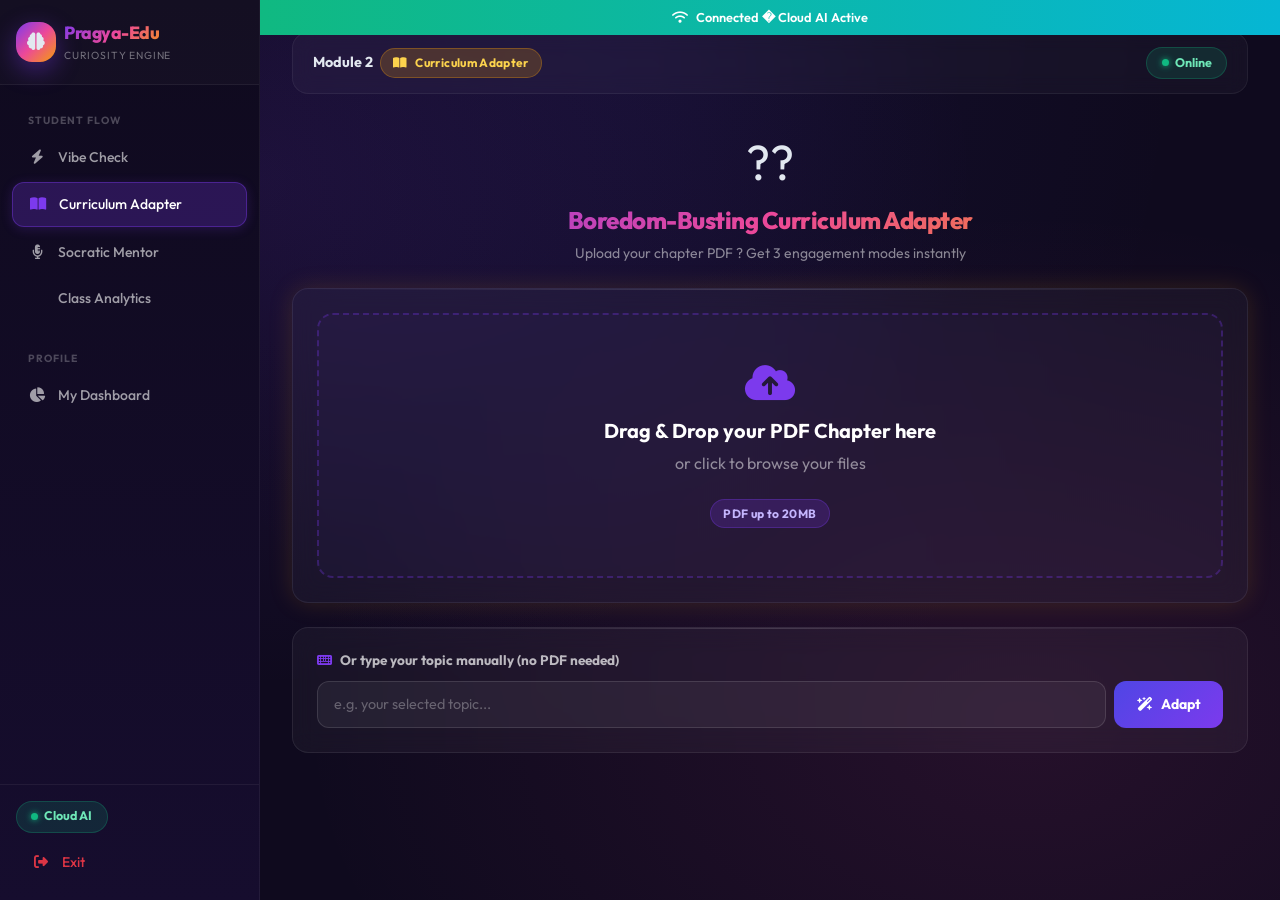
==== frontend/curriculum-adapter.html @ daf9c0aa "feat: Initial Pragya-Edu prototype - Personalized Engagement & Curiosity Engine" ====
<!DOCTYPE html>
<html lang="en">
<head>
  <meta charset="UTF-8">
  <meta name="viewport" content="width=device-width, initial-scale=1.0">
  <title>Pragya-Edu | Curriculum Adapter</title>
  <meta name="description" content="Module 2: Boredom-Busting Curriculum Adapter - Upload syllabus PDF and get 3 engagement modes">
  <link href="https://cdn.jsdelivr.net/npm/bootstrap@5.3.3/dist/css/bootstrap.min.css" rel="stylesheet">
  <link href="https://cdnjs.cloudflare.com/ajax/libs/font-awesome/6.5.1/css/all.min.css" rel="stylesheet">
  <link href="./css/style.css" rel="stylesheet">
</head>
<body>
  <div id="networkBanner" class="network-banner offline">
    <i class="fa-solid fa-wifi-slash me-2"></i>Offline Mode Active � Local PDF Parser Running
  </div>

  <div class="app-container">
    <nav class="sidebar" id="sidebar">
      <div class="sidebar-header">
        <div class="d-flex align-items-center gap-2">
          <div class="logo-mark" style="width:40px;height:40px;font-size:1.1rem;"><i class="fa-solid fa-brain"></i></div>
          <div>
            <div class="sidebar-brand">Pragya-Edu</div>
            <div class="sidebar-tagline">Curiosity Engine</div>
          </div>
        </div>
      </div>
      <div class="sidebar-nav">
        <div class="sidebar-section-label">Student Flow</div>
        <a href="vibe-check.html" class="sidebar-link"><i class="fa-solid fa-bolt"></i> Vibe Check</a>
        <a href="curriculum-adapter.html" class="sidebar-link active"><i class="fa-solid fa-book-open"></i> Curriculum Adapter</a>
        <a href="socratic-mentor.html" class="sidebar-link"><i class="fa-solid fa-microphone-lines"></i> Socratic Mentor</a>
        <a href="vibe-analytics.html" class="sidebar-link"><i class="fa-solid fa-chart-scatter"></i> Class Analytics</a>
        <div class="sidebar-section-label mt-3">Profile</div>
        <a href="dashboard.html" class="sidebar-link"><i class="fa-solid fa-chart-pie"></i> My Dashboard</a>
      </div>
      <div class="sidebar-footer">
        <div id="sidebarConn" class="connectivity-pill offline mb-2">
          <span class="connectivity-dot"></span><span>Local Mode</span>
        </div>
        <a href="login.html" class="sidebar-link text-danger"><i class="fa-solid fa-right-from-bracket"></i> Exit</a>
      </div>
    </nav>

    <div class="main-content">
      <div class="topbar">
        <div class="d-flex align-items-center gap-2">
          <button class="btn-edu-ghost d-lg-none" onclick="document.getElementById('sidebar').classList.toggle('open')"><i class="fa-solid fa-bars"></i></button>
          <span style="font-weight:700;font-size:0.9rem;">Module 2 <span class="badge-edu amber ms-1"><i class="fa-solid fa-book-open me-1"></i>Curriculum Adapter</span></span>
        </div>
        <div id="topConnPill" class="connectivity-pill offline"><span class="connectivity-dot"></span><span>Offline</span></div>
      </div>

      <!-- Upload Section -->
      <div id="uploadSection" class="animate-fade-in-up">
        <div class="text-center mb-4" style="padding-top:0.5rem;">
          <div style="font-size:3rem;margin-bottom:0.5rem;" class="animate-float">??</div>
          <h1 class="section-title gradient-text">Boredom-Busting Curriculum Adapter</h1>
          <p class="section-subtitle">Upload your chapter PDF ? Get 3 engagement modes instantly</p>
        </div>

        <div class="card-edu card-glow-amber mb-4">
          <div class="dropzone-edu" id="dropZone" onclick="document.getElementById('pdfUpload').click()">
            <div id="dropZoneContent">
              <i class="fa-solid fa-cloud-arrow-up" style="font-size:2.5rem;color:var(--edu-violet);margin-bottom:1rem;"></i>
              <h5 style="color:#fff;font-weight:700;">Drag & Drop your PDF Chapter here</h5>
              <p style="color:rgba(255,255,255,0.5);">or click to browse your files</p>
              <div class="badge-edu violet mt-2">PDF up to 20MB</div>
            </div>
            <div id="fileSelectedInfo" style="display:none;">
              <i class="fa-solid fa-file-pdf" style="font-size:2rem;color:var(--edu-amber);margin-bottom:0.5rem;"></i>
              <h6 id="fileNameShow" style="color:#fff;font-weight:700;"></h6>
              <div class="badge-edu emerald"><i class="fa-solid fa-check me-1"></i>Ready to Adapt</div>
            </div>
          </div>
          <input type="file" id="pdfUpload" accept="application/pdf" style="display:none;" onchange="handleFileSelect(this.files[0])">

          <div class="text-center mt-3" id="uploadActions" style="display:none;">
            <button class="btn-edu-brand" onclick="processDocument()" id="processBtn">
              <i class="fa-solid fa-wand-magic-sparkles me-2"></i>Transform into 3 Engagement Modes
            </button>
          </div>
        </div>

        <!-- Manual Topic Entry -->
        <div class="card-edu">
          <h6 style="color:rgba(255,255,255,0.7);font-size:0.85rem;font-weight:700;margin-bottom:0.75rem;">
            <i class="fa-solid fa-keyboard me-2" style="color:var(--edu-violet);"></i>Or type your topic manually (no PDF needed)
          </h6>
          <div class="d-flex gap-2">
            <input id="manualTopic" class="input-edu" placeholder="e.g. Newton's Laws of Motion, Chapter 3 � Force and Mass..." style="flex:1;">
            <button class="btn-edu-primary" onclick="processManual()" style="white-space:nowrap;flex-shrink:0;">
              <i class="fa-solid fa-wand-magic-sparkles"></i> Adapt
            </button>
          </div>
        </div>
      </div>

      <!-- Processing State -->
      <div id="processingState" style="display:none;" class="text-center py-5 animate-fade-in">
        <div class="spinner-edu mx-auto mb-4"></div>
        <h5 style="color:#fff;font-weight:700;" id="processingMsg">Extracting your document...</h5>
        <p style="color:rgba(255,255,255,0.5);" id="processingSubmsg">Analyzing content structure</p>
        <div class="progress-edu mt-3" style="max-width:300px;margin:0 auto;height:4px;">
          <div class="progress-edu-fill" id="procProgress" style="width:0%;transition:width 0.5s ease;"></div>
        </div>
      </div>

      <!-- Mode Selection & Output -->
      <div id="outputSection" style="display:none;" class="animate-fade-in-up">
        <div class="d-flex align-items-center justify-content-between mb-3">
          <div>
            <h2 class="section-title">Choose Your Learning Mode</h2>
            <p class="section-subtitle" id="docTitle">Document processed successfully</p>
          </div>
          <button class="btn-edu-ghost" onclick="resetUpload()"><i class="fa-solid fa-rotate-right me-1"></i>New Document</button>
        </div>

        <!-- 3 Mode Cards -->
        <div class="row g-3 mb-4">
          <div class="col-md-4">
            <div class="mode-card eli5" id="modeELI5" onclick="selectMode('eli5')">
              <div class="mode-icon" style="background:rgba(245,158,11,0.15);color:var(--edu-amber);">??</div>
              <h5 style="font-weight:800;color:#fff;margin-bottom:0.5rem;">ELI5 Story Mode</h5>
              <p style="font-size:0.82rem;color:rgba(255,255,255,0.55);">Dense theory transformed into a gamified story / mystery narrative. Perfect for low-motivation days.</p>
              <div class="badge-edu amber mt-2"><i class="fa-solid fa-star me-1"></i>Recommended for you</div>
            </div>
          </div>
          <div class="col-md-4">
            <div class="mode-card micro" id="modeMicro" onclick="selectMode('micro')">
              <div class="mode-icon" style="background:rgba(16,185,129,0.15);color:var(--edu-emerald);">?</div>
              <h5 style="font-weight:800;color:#fff;margin-bottom:0.5rem;">60-Second Micro-Bites</h5>
              <p style="font-size:0.82rem;color:rgba(255,255,255,0.55);">Rapid flashcard key takeaways for low-attention spans. Swipe through in under a minute.</p>
              <div class="badge-edu emerald mt-2"><i class="fa-solid fa-bolt me-1"></i>Quick & Effective</div>
            </div>
          </div>
          <div class="col-md-4">
            <div class="mode-card quiz" id="modeQuiz" onclick="selectMode('quiz')">
              <div class="mode-icon" style="background:rgba(79,70,229,0.15);color:var(--edu-indigo);">??</div>
              <h5 style="font-weight:800;color:#fff;margin-bottom:0.5rem;">Gamified Dynamic Quiz</h5>
              <p style="font-size:0.82rem;color:rgba(255,255,255,0.55);">10-question MCQ with instant color-coded feedback and conceptual breakdowns.</p>
              <div class="badge-edu violet mt-2"><i class="fa-solid fa-trophy me-1"></i>Test Your Knowledge</div>
            </div>
          </div>
        </div>

        <!-- Content Output Area -->
        <div id="contentArea">
          <!-- ELI5 Content -->
          <div id="contentELI5" class="tabs-content">
            <div class="card-edu card-glow-amber">
              <div class="d-flex align-items-center gap-2 mb-3">
                <span style="font-size:1.5rem;">??</span>
                <h5 style="font-weight:800;color:#fff;margin:0;">The Story of <span id="eli5TopicTitle" class="gradient-text">Your Topic</span></h5>
              </div>
              <div id="eli5Content" style="line-height:1.9;color:#E2E8F0;font-size:0.95rem;"></div>
              <div class="mt-3 d-flex gap-2">
                <button class="btn-edu-ghost" onclick="window.location.href='socratic-mentor.html'"><i class="fa-solid fa-microphone-lines me-1"></i>Discuss with Socratic Mentor</button>
              </div>
            </div>
          </div>

          <!-- Micro-Bites Content -->
          <div id="contentMicro" class="tabs-content">
            <div class="card-edu card-glow-emerald">
              <div class="d-flex align-items-center justify-content-between mb-3">
                <div class="d-flex align-items-center gap-2">
                  <span style="font-size:1.5rem;">?</span>
                  <h5 style="font-weight:800;color:#fff;margin:0;">60-Second Micro-Bites</h5>
                </div>
                <div class="badge-edu emerald" id="flashcardCounter">1 / 6</div>
              </div>
              <div id="flashcardArea">
                <div class="flashcard" id="currentFlashcard" onclick="flipCard()">
                  <div id="flashcardInner" style="font-size:1.05rem;font-weight:600;color:#fff;"></div>
                </div>
              </div>
              <div class="d-flex gap-2 mt-3 justify-content-center">
                <button class="btn-edu-outline" onclick="prevCard()"><i class="fa-solid fa-chevron-left me-1"></i>Prev</button>
                <button class="btn-edu-primary" onclick="nextCard()">Next <i class="fa-solid fa-chevron-right ms-1"></i></button>
              </div>
            </div>
          </div>

          <!-- Quiz Content -->
          <div id="contentQuiz" class="tabs-content">
            <div class="card-edu card-glow-violet">
              <div class="d-flex align-items-center justify-content-between mb-3">
                <div class="d-flex align-items-center gap-2">
                  <span style="font-size:1.5rem;">??</span>
                  <h5 style="font-weight:800;color:#fff;margin:0;">Gamified Quiz</h5>
                </div>
                <div id="quizScoreBadge" class="badge-edu amber" style="display:none;"></div>
              </div>
              <div id="quizArea"></div>
              <div id="quizSubmitArea" class="mt-3 text-center" style="display:none;">
                <button class="btn-edu-brand" onclick="submitQuiz()" id="quizSubmitBtn">
                  <i class="fa-solid fa-paper-plane me-2"></i>Submit & See Results
                </button>
              </div>
            </div>
          </div>
        </div>
      </div>
    </div>
  </div>

  <script src="./js/api.js"></script>

  <script>
    let currentFlashcardIndex = 0;
    let flashcards = [];
    let quizQuestions = [];
    let quizAnswers = {};
    let currentMode = null;
    let docContent = '';

    document.addEventListener('DOMContentLoaded', () => {
      setupNetworkMonitor();
      setupDropzone();
      const topic = localStorage.getItem('pe_topic') || 'your selected topic';
      document.getElementById('manualTopic').placeholder = 'e.g. ' + topic + '...';
    });

    function setupDropzone() {
      const dz = document.getElementById('dropZone');
      ['dragenter','dragover'].forEach(e => dz.addEventListener(e, ev => { ev.preventDefault(); dz.classList.add('dragover'); }));
      ['dragleave','drop'].forEach(e => dz.addEventListener(e, ev => { ev.preventDefault(); dz.classList.remove('dragover'); }));
      dz.addEventListener('drop', ev => { const file = ev.dataTransfer.files[0]; if (file?.type === 'application/pdf') handleFileSelect(file); });
    }

    function handleFileSelect(file) {
      if (!file) return;
      document.getElementById('dropZoneContent').style.display = 'none';
      document.getElementById('fileSelectedInfo').style.display = 'block';
      document.getElementById('fileNameShow').textContent = file.name + ' (' + (file.size/1024).toFixed(0) + ' KB)';
      document.getElementById('uploadActions').style.display = 'block';

      const reader = new FileReader();
      reader.onload = function(e) { docContent = 'PDF Content: ' + file.name; };
      reader.readAsDataURL(file);
    }

    function processDocument() {
      const topic = localStorage.getItem('pe_topic') || 'Physics';
      showProcessing();
      setTimeout(() => { generateContent(topic); }, 2500);
    }

    function processManual() {
      const topic = document.getElementById('manualTopic').value.trim() || localStorage.getItem('pe_topic') || 'Newton\'s Laws';
      showProcessing();
      setTimeout(() => { generateContent(topic); }, 2000);
    }

    function showProcessing() {
      document.getElementById('uploadSection').style.display = 'none';
      document.getElementById('processingState').style.display = 'block';
      const msgs = [
        ['Extracting your document...', 'Analyzing content structure'],
        ['Identifying key concepts...', 'Mapping knowledge graph'],
        ['Generating engagement modes...', 'Crafting personalized content'],
        ['Almost ready!', 'Finalizing your learning experience']
      ];
      let step = 0;
      const iv = setInterval(() => {
        if (step >= msgs.length) { clearInterval(iv); return; }
        document.getElementById('processingMsg').textContent = msgs[step][0];
        document.getElementById('processingSubmsg').textContent = msgs[step][1];
        document.getElementById('procProgress').style.width = ((step+1)/msgs.length*100) + '%';
        step++;
      }, 600);
    }

    function generateContent(topic) {
      const profile = JSON.parse(localStorage.getItem('pe_profile') || '{}');
      const context = profile.context || 'realworld';

      // ELI5 story
      const contextNarrative = {
        gaming:    'In a magical RPG world called ' + topic.split(' ')[0] + '-Realm,',
        scifi:     'In the year 2347, aboard the starship Curiosity,',
        sports:    'Picture the championship game of your life:',
        realworld: 'Imagine you\'re running your own startup:',
        stories:   'Once upon a time, in a mysterious village,'
      }[context] || 'Imagine you\'re on an adventure:';

      const eli5 = `<p style="font-size:1.05rem;margin-bottom:1rem;padding:1rem;background:rgba(245,158,11,0.08);border-left:3px solid var(--edu-amber);border-radius:8px;color:#FCD34D;font-style:italic;">"${contextNarrative} you encounter the concept of <strong>${topic}</strong>..."</p>

<p>Let's break this down like a story! Think of <strong>${topic}</strong> as the main character of our adventure. Every great story has a beginning, a challenge, and a resolution � and so does every concept you'll ever learn.</p>

<h6 style="color:var(--edu-violet);font-weight:800;margin:1.5rem 0 0.5rem;font-size:1rem;">?? Chapter 1: The Setup (What Is It?)</h6>
<p><strong>${topic}</strong> is essentially about understanding how things relate to each other in a system. Just like in a game where every player has a role, every element in this concept has a specific function.</p>

<h6 style="color:var(--edu-pink);font-weight:800;margin:1.5rem 0 0.5rem;font-size:1rem;">?? Chapter 2: The Challenge (Why Does It Matter?)</h6>
<p>Here's where it gets interesting � the real world is full of problems that <strong>${topic}</strong> helps solve. Without this understanding, we'd be fumbling in the dark. With it, we become masters of our domain.</p>

<h6 style="color:var(--edu-emerald);font-weight:800;margin:1.5rem 0 0.5rem;font-size:1rem;">?? Chapter 3: The Victory (How Do You Apply It?)</h6>
<p>The magic happens when you take this concept and apply it to real situations. Start small � identify one thing in your daily life where <strong>${topic}</strong> shows up. That's your first win!</p>

<div style="background:rgba(16,185,129,0.1);border:1px solid rgba(16,185,129,0.3);border-radius:12px;padding:1rem;margin-top:1.5rem;">
  <strong style="color:var(--edu-emerald);">?? Remember the Core Idea:</strong>
  <p style="margin:0.5rem 0 0;color:rgba(255,255,255,0.8);">${topic} = understanding relationships + applying patterns + solving problems. Master these three pillars and you've conquered the concept!</p>
</div>`;

      // Flashcards
      flashcards = [
        { front: '?? What is ' + topic + '?', back: 'The fundamental concept that explains relationships and patterns in this domain.' },
        { front: '? Key Formula / Rule', back: 'Input ? Process ? Output. Every instance of ' + topic + ' follows this flow.' },
        { front: '?? Real-World Example', back: topic + ' appears when you observe cause-and-effect relationships in daily life.' },
        { front: '? Common Misconception', back: 'Many students confuse ' + topic + ' with its surface features � focus on the underlying pattern.' },
        { front: '?? Connection to Other Concepts', back: topic + ' builds upon foundational principles and connects to advanced topics in the domain.' },
        { front: '?? The One-Line Summary', back: '"' + topic + ' is the art of seeing hidden patterns and using them to predict and create."' }
      ];

      // Quiz
      quizQuestions = [
        { q: 'Which best describes the core principle of ' + topic + '?', opts: ['A: Pattern recognition and application', 'B: Random trial and error', 'C: Memorization without understanding', 'D: Surface-level observation only'], ans: 0, exp: topic + ' fundamentally involves recognizing patterns and applying them systematically.' },
        { q: 'What is the first step when approaching ' + topic + '?', opts: ['A: Jump straight to complex examples', 'B: Identify the fundamental relationships', 'C: Memorize all formulas', 'D: Skip to the applications'], ans: 1, exp: 'Always identify core relationships before moving to applications.' },
        { q: 'How does ' + topic + ' connect to real-world problems?', opts: ['A: It has no real-world relevance', 'B: Only in theoretical scenarios', 'C: Through pattern recognition and systematic thinking', 'D: Only in laboratory settings'], ans: 2, exp: topic + ' provides a framework for solving real problems systematically.' },
        { q: 'What distinguishes a beginner from an expert in ' + topic + '?', opts: ['A: Amount of memorization', 'B: Speed of calculation', 'C: Depth of conceptual understanding', 'D: Number of formulas known'], ans: 2, exp: 'Experts understand WHY, not just HOW.' },
        { q: 'Which learning approach works best for ' + topic + '?', opts: ['A: Passive reading only', 'B: Active problem-solving with feedback', 'C: Watching videos without practice', 'D: Cramming before exams'], ans: 1, exp: 'Active learning with immediate feedback accelerates mastery significantly.' }
      ];

      docContent = topic;
      showOutput(topic);
    }

    function showOutput(topic) {
      document.getElementById('processingState').style.display = 'none';
      document.getElementById('outputSection').style.display = 'block';
      document.getElementById('docTitle').textContent = 'Topic: ' + topic + ' � 3 modes ready!';
      document.getElementById('eli5TopicTitle').textContent = topic;

      document.getElementById('eli5Content').innerHTML = generateELI5(topic);

      currentFlashcardIndex = 0;
      renderFlashcard();

      renderQuiz();

      selectMode('eli5');
    }

    function generateELI5(topic) {
      const profile = JSON.parse(localStorage.getItem('pe_profile') || '{}');
      const context = profile.context || 'realworld';

      const contextNarrative = {
        gaming:    'In a magical RPG world, you encounter the concept of ' + topic + '...',
        scifi:     'Aboard the starship Curiosity in 2347, you must master ' + topic + '...',
        sports:    'In the championship game of your life, understanding ' + topic + ' is the key...',
        realworld: 'Imagine building your own startup � you need to understand ' + topic + '...',
        stories:   'Once upon a time, a student discovered the mysteries of ' + topic + '...'
      }[context] || 'Let\'s explore ' + topic + ' through a story...';

      return `<p style="font-size:1.05rem;margin-bottom:1rem;padding:1rem;background:rgba(245,158,11,0.08);border-left:3px solid var(--edu-amber);border-radius:8px;color:#FCD34D;font-style:italic;">"${contextNarrative}"</p>

<p>Let's break this down like a story! Think of <strong>${topic}</strong> as the main character of our adventure.</p>

<h6 style="color:var(--edu-violet);font-weight:800;margin:1.5rem 0 0.5rem;">?? Chapter 1: What Is It?</h6>
<p><strong>${topic}</strong> is essentially about understanding how things relate to each other. Just like in a story where every character has a role, every element in this concept serves a specific function.</p>

<h6 style="color:var(--edu-pink);font-weight:800;margin:1.5rem 0 0.5rem;">?? Chapter 2: Why Does It Matter?</h6>
<p>The real world is full of problems that <strong>${topic}</strong> helps solve. Without this understanding, we'd be fumbling in the dark.</p>

<h6 style="color:var(--edu-emerald);font-weight:800;margin:1.5rem 0 0.5rem;">?? Chapter 3: How Do You Apply It?</h6>
<p>Take this concept and apply it to real situations. Identify one thing in your daily life where <strong>${topic}</strong> shows up. That's your first win!</p>

<div style="background:rgba(16,185,129,0.1);border:1px solid rgba(16,185,129,0.3);border-radius:12px;padding:1rem;margin-top:1rem;">
  <strong style="color:var(--edu-emerald);">?? Core Idea:</strong>
  <p style="margin:0.5rem 0 0;color:rgba(255,255,255,0.8);">${topic} = understanding relationships + applying patterns + solving problems.</p>
</div>`;
    }

    function selectMode(mode) {
      currentMode = mode;
      ['eli5','micro','quiz'].forEach(m => {
        document.getElementById('mode' + m.charAt(0).toUpperCase() + m.slice(1))?.classList.remove('active');
        document.getElementById('content' + m.charAt(0).toUpperCase() + m.slice(1))?.classList.remove('active');
      });
      document.getElementById('modeELI5')?.classList.toggle('active', mode === 'eli5');
      document.getElementById('modeMicro')?.classList.toggle('active', mode === 'micro');
      document.getElementById('modeQuiz')?.classList.toggle('active', mode === 'quiz');
      const mapContent = { eli5: 'contentELI5', micro: 'contentMicro', quiz: 'contentQuiz' };
      document.getElementById(mapContent[mode])?.classList.add('active');
    }

    function renderFlashcard() {
      if (flashcards.length === 0) return;
      const card = flashcards[currentFlashcardIndex];
      document.getElementById('flashcardInner').innerHTML = card.front;
      document.getElementById('flashcardCounter').textContent = (currentFlashcardIndex + 1) + ' / ' + flashcards.length;
      document.getElementById('currentFlashcard').dataset.showingBack = 'false';
    }

    function flipCard() {
      const card = flashcards[currentFlashcardIndex];
      const fc = document.getElementById('currentFlashcard');
      const showing = fc.dataset.showingBack === 'true';
      document.getElementById('flashcardInner').innerHTML = showing ? card.front : '<span style="color:var(--edu-emerald);">' + card.back + '</span>';
      fc.dataset.showingBack = showing ? 'false' : 'true';
    }

    function nextCard() {
      if (currentFlashcardIndex < flashcards.length - 1) { currentFlashcardIndex++; renderFlashcard(); }
    }

    function prevCard() {
      if (currentFlashcardIndex > 0) { currentFlashcardIndex--; renderFlashcard(); }
    }

    function renderQuiz() {
      const area = document.getElementById('quizArea');
      quizAnswers = {};
      area.innerHTML = quizQuestions.map((q, qi) => `
        <div class="mb-4" id="quizQ${qi}">
          <div style="font-weight:700;color:#fff;margin-bottom:0.75rem;font-size:0.95rem;">
            <span class="badge-edu violet me-2">Q${qi+1}</span>${q.q}
          </div>
          ${q.opts.map((opt, oi) => `
            <div class="mcq-option" id="quizOpt_${qi}_${oi}" onclick="selectQuizOpt(${qi},${oi},this)">
              <div class="mcq-radio" id="quizRadio_${qi}_${oi}"></div>
              <span style="color:#E2E8F0;">${opt}</span>
            </div>
          `).join('')}
          <div id="quizExp_${qi}" style="display:none;margin-top:0.5rem;padding:0.75rem;background:rgba(79,70,229,0.1);border-left:3px solid var(--edu-indigo);border-radius:8px;font-size:0.85rem;color:rgba(255,255,255,0.8);"></div>
        </div>
      `).join('');
      document.getElementById('quizSubmitArea').style.display = 'none';
    }

    function selectQuizOpt(qi, oi, el) {
      quizQuestions[qi].opts.forEach((_, idx) => {
        document.getElementById('quizOpt_' + qi + '_' + idx)?.classList.remove('selected');
      });
      el.classList.add('selected');
      quizAnswers[qi] = oi;
      if (Object.keys(quizAnswers).length === quizQuestions.length) {
        document.getElementById('quizSubmitArea').style.display = 'block';
      }
    }

    function submitQuiz() {
      let score = 0;
      quizQuestions.forEach((q, qi) => {
        const selected = quizAnswers[qi];
        const correct = q.ans;
        q.opts.forEach((_, oi) => {
          const el = document.getElementById('quizOpt_' + qi + '_' + oi);
          if (oi === correct) el?.classList.add('correct');
          else if (oi === selected && selected !== correct) el?.classList.add('incorrect');
        });
        if (selected === correct) score++;
        const expEl = document.getElementById('quizExp_' + qi);
        if (expEl) { expEl.innerHTML = '<i class="fa-solid fa-lightbulb me-1" style="color:var(--edu-amber);"></i>' + q.exp; expEl.style.display = 'block'; }
      });
      const pct = Math.round((score / quizQuestions.length) * 100);
      const badge = document.getElementById('quizScoreBadge');
      badge.textContent = score + '/' + quizQuestions.length + ' (' + pct + '%)';
      badge.style.display = 'inline-flex';
      badge.className = 'badge-edu ' + (pct >= 70 ? 'emerald' : pct >= 40 ? 'amber' : 'danger');
      document.getElementById('quizSubmitBtn').style.display = 'none';
      localStorage.setItem('pe_quizScore', pct.toString());
    }

    function resetUpload() {
      document.getElementById('outputSection').style.display = 'none';
      document.getElementById('uploadSection').style.display = 'block';
    }

    function setupNetworkMonitor() {
      const banner = document.getElementById('networkBanner');
      const pill = document.getElementById('topConnPill');
      const sConn = document.getElementById('sidebarConn');
      function update() {
        const online = navigator.onLine;
        banner.className = 'network-banner show ' + (online ? 'online' : 'offline');
        banner.innerHTML = online ? '<i class="fa-solid fa-wifi me-2"></i>Connected � Cloud AI Active' : '<i class="fa-solid fa-wifi-slash me-2"></i>Offline Mode � Local PDF Parser Running';
        pill.className = 'connectivity-pill ' + (online ? 'online' : 'offline');
        pill.innerHTML = '<span class="connectivity-dot"></span><span>' + (online ? 'Online' : 'Offline') + '</span>';
        sConn.className = 'connectivity-pill ' + (online ? 'online' : 'offline') + ' mb-2';
        sConn.innerHTML = '<span class="connectivity-dot"></span><span>' + (online ? 'Cloud AI' : 'Local Mode') + '</span>';
        setTimeout(() => { if (online) banner.classList.remove('show'); }, 3000);
      }
      update();
      window.addEventListener('online', update);
      window.addEventListener('offline', update);
    }
  </script>
</body>
</html>
---- frontend/css/style.css ----
/* PRAGYA-EDU - Personalized Engagement and Curiosity Engine */
@import url("https://fonts.googleapis.com/css2?family=Outfit:wght@300;400;500;600;700;800;900&family=Inter:wght@300;400;500;600;700&display=swap");

:root {
  --edu-violet: #7C3AED;
  --edu-purple: #9333EA;
  --edu-indigo: #4F46E5;
  --edu-pink: #EC4899;
  --edu-amber: #F59E0B;
  --edu-emerald: #10B981;
  --edu-cyan: #06B6D4;
  --edu-rose: #F43F5E;
  --edu-blue: #3B82F6;
  --edu-dark: #0F0A1E;
  --edu-dark-2: #160D2E;
  --grad-brand: linear-gradient(135deg, #7C3AED 0%, #EC4899 50%, #F59E0B 100%);
  --grad-cool: linear-gradient(135deg, #4F46E5 0%, #7C3AED 100%);
  --grad-hot: linear-gradient(135deg, #EC4899 0%, #F43F5E 100%);
  --grad-emerald: linear-gradient(135deg, #10B981 0%, #06B6D4 100%);
  --grad-amber: linear-gradient(135deg, #F59E0B 0%, #EF4444 100%);
  --grad-sidebar: linear-gradient(180deg, #0F0A1E 0%, #160D2E 100%);
  --font-main: "Outfit", "Inter", sans-serif;
  --radius-card: 16px;
  --radius-btn: 12px;
  --radius-full: 999px;
  --ease-apple: cubic-bezier(0.4, 0, 0.2, 1);
  --transition-smooth: all 0.28s var(--ease-apple);
  --shadow-glow-violet: 0 0 30px rgba(124,58,237,0.4);
  --shadow-hover: 0 16px 48px rgba(124,58,237,0.25);
}

*, *::before, *::after { box-sizing: border-box; margin: 0; padding: 0; }
html { scroll-behavior: smooth; }
body {
  font-family: var(--font-main);
  background: var(--edu-dark);
  color: #E2E8F0;
  min-height: 100vh;
  -webkit-font-smoothing: antialiased;
  background-image:
    radial-gradient(ellipse at 20% 20%, rgba(124,58,237,0.12) 0%, transparent 50%),
    radial-gradient(ellipse at 80% 80%, rgba(236,72,153,0.10) 0%, transparent 50%),
    radial-gradient(ellipse at 50% 0%, rgba(79,70,229,0.08) 0%, transparent 60%);
}

::-webkit-scrollbar { width: 6px; }
::-webkit-scrollbar-track { background: rgba(255,255,255,0.03); }
::-webkit-scrollbar-thumb { background: rgba(124,58,237,0.4); border-radius: 3px; }
::-webkit-scrollbar-thumb:hover { background: rgba(124,58,237,0.7); }

.app-container { display: flex; min-height: 100vh; }

.sidebar {
  width: 260px; min-height: 100vh;
  background: var(--grad-sidebar);
  border-right: 1px solid rgba(255,255,255,0.06);
  display: flex; flex-direction: column;
  position: fixed; top: 0; left: 0; bottom: 0; z-index: 100;
  backdrop-filter: blur(20px); -webkit-backdrop-filter: blur(20px);
  overflow-y: auto; transition: var(--transition-smooth);
}

.sidebar-header {
  padding: 1.25rem 1rem;
  border-bottom: 1px solid rgba(255,255,255,0.06);
  background: rgba(255,255,255,0.02);
}

.sidebar-brand {
  font-size: 1.1rem; font-weight: 800;
  background: var(--grad-brand);
  -webkit-background-clip: text; -webkit-text-fill-color: transparent;
  background-clip: text; letter-spacing: -0.5px;
}

.sidebar-tagline {
  font-size: 0.65rem; color: rgba(255,255,255,0.4);
  letter-spacing: 0.08em; text-transform: uppercase; margin-top: 2px;
}

.sidebar-nav {
  padding: 1rem 0.75rem; flex: 1;
  display: flex; flex-direction: column; gap: 3px;
}

.sidebar-link {
  display: flex; align-items: center; gap: 12px;
  padding: 0.7rem 1rem; border-radius: var(--radius-btn);
  color: rgba(255,255,255,0.6); text-decoration: none;
  font-size: 0.875rem; font-weight: 500;
  transition: var(--transition-smooth);
  position: relative; overflow: hidden;
}

.sidebar-link i { width: 18px; text-align: center; font-size: 0.9rem; transition: var(--transition-smooth); }

.sidebar-link::before {
  content: ""; position: absolute; inset: 0;
  background: var(--grad-cool); opacity: 0;
  transition: opacity 0.28s var(--ease-apple); border-radius: var(--radius-btn);
}

.sidebar-link:hover { color: #fff; transform: translateX(4px); }
.sidebar-link:hover::before { opacity: 0.15; }
.sidebar-link:hover i { transform: scale(1.1); }

.sidebar-link.active {
  color: #fff; background: rgba(124,58,237,0.25);
  border: 1px solid rgba(124,58,237,0.4); box-shadow: 0 2px 12px rgba(124,58,237,0.2);
}
.sidebar-link.active i { color: var(--edu-violet); }

.sidebar-section-label {
  font-size: 0.65rem; font-weight: 700;
  color: rgba(255,255,255,0.25); text-transform: uppercase;
  letter-spacing: 0.1em; padding: 0.75rem 1rem 0.25rem;
}

.sidebar-footer { padding: 1rem; border-top: 1px solid rgba(255,255,255,0.06); }

.main-content {
  margin-left: 260px; flex: 1; min-height: 100vh;
  padding: 2rem; max-width: calc(100% - 260px);
}

.topbar {
  display: flex; align-items: center; justify-content: space-between;
  margin-bottom: 1.5rem; padding: 0.875rem 1.25rem;
  background: rgba(255,255,255,0.03); border: 1px solid rgba(255,255,255,0.06);
  border-radius: var(--radius-card); backdrop-filter: blur(10px);
}

.network-banner {
  position: fixed; top: 0; left: 260px; right: 0; z-index: 200;
  padding: 0.5rem 1.5rem; font-size: 0.8rem; font-weight: 600;
  text-align: center; transform: translateY(-100%);
  transition: transform 0.3s var(--ease-apple);
}
.network-banner.show { transform: translateY(0); }
.network-banner.offline { background: linear-gradient(90deg, #7C3AED, #EC4899); color: white; }
.network-banner.online { background: linear-gradient(90deg, #10B981, #06B6D4); color: white; }

.card-edu {
  background: rgba(255,255,255,0.04); border: 1px solid rgba(255,255,255,0.08);
  border-radius: var(--radius-card); padding: 1.5rem;
  backdrop-filter: blur(12px); -webkit-backdrop-filter: blur(12px);
  transition: var(--transition-smooth); position: relative; overflow: hidden;
}
.card-edu::before {
  content: ""; position: absolute; top: 0; left: 0; right: 0; height: 1px;
  background: linear-gradient(90deg, transparent, rgba(255,255,255,0.15), transparent);
}
.card-edu:hover { border-color: rgba(124,58,237,0.3); box-shadow: var(--shadow-hover); transform: translateY(-3px); }
.card-glow-violet { box-shadow: 0 0 25px rgba(124,58,237,0.15); }
.card-glow-pink { box-shadow: 0 0 25px rgba(236,72,153,0.15); }
.card-glow-emerald { box-shadow: 0 0 25px rgba(16,185,129,0.15); }
.card-glow-amber { box-shadow: 0 0 25px rgba(245,158,11,0.15); }

.card-gradient-border { background: rgba(255,255,255,0.04); border-radius: var(--radius-card); padding: 2px; background-image: var(--grad-brand); }
.card-gradient-border-inner { background: var(--edu-dark-2); border-radius: calc(var(--radius-card) - 2px); padding: 1.5rem; height: 100%; }

.stat-card {
  background: rgba(255,255,255,0.04); border: 1px solid rgba(255,255,255,0.08);
  border-radius: var(--radius-card); padding: 1.25rem 1.5rem;
  display: flex; align-items: center; gap: 1rem; transition: var(--transition-smooth);
}
.stat-card:hover { transform: translateY(-2px); border-color: rgba(124,58,237,0.3); }
.stat-icon { width: 48px; height: 48px; border-radius: 12px; display: flex; align-items: center; justify-content: center; font-size: 1.25rem; flex-shrink: 0; }
.stat-icon.violet { background: rgba(124,58,237,0.2); color: var(--edu-violet); }
.stat-icon.pink { background: rgba(236,72,153,0.2); color: var(--edu-pink); }
.stat-icon.emerald { background: rgba(16,185,129,0.2); color: var(--edu-emerald); }
.stat-icon.amber { background: rgba(245,158,11,0.2); color: var(--edu-amber); }
.stat-icon.cyan { background: rgba(6,182,212,0.2); color: var(--edu-cyan); }
.stat-value { font-size: 1.75rem; font-weight: 800; line-height: 1; background: var(--grad-brand); -webkit-background-clip: text; -webkit-text-fill-color: transparent; background-clip: text; }
.stat-label { font-size: 0.8rem; color: rgba(255,255,255,0.5); font-weight: 500; margin-top: 3px; }

.btn-edu-primary { background: var(--grad-cool); color: #fff; border: none; border-radius: var(--radius-btn); padding: 0.6rem 1.4rem; font-weight: 700; font-size: 0.875rem; cursor: pointer; transition: var(--transition-smooth); display: inline-flex; align-items: center; gap: 8px; }
.btn-edu-primary:hover { transform: translateY(-2px); box-shadow: 0 8px 20px rgba(79,70,229,0.4); filter: brightness(1.1); }
.btn-edu-brand { background: var(--grad-brand); color: #fff; border: none; border-radius: var(--radius-btn); padding: 0.75rem 2rem; font-weight: 800; font-size: 0.95rem; cursor: pointer; transition: var(--transition-smooth); }
.btn-edu-brand:hover { transform: translateY(-3px); box-shadow: 0 12px 32px rgba(124,58,237,0.4); filter: brightness(1.1); }
.btn-edu-outline { background: transparent; color: rgba(255,255,255,0.8); border: 1px solid rgba(255,255,255,0.2); border-radius: var(--radius-btn); padding: 0.6rem 1.25rem; font-weight: 600; font-size: 0.875rem; cursor: pointer; transition: var(--transition-smooth); }
.btn-edu-outline:hover { border-color: var(--edu-violet); color: #fff; background: rgba(124,58,237,0.1); }
.btn-edu-ghost { background: rgba(255,255,255,0.06); color: rgba(255,255,255,0.75); border: 1px solid rgba(255,255,255,0.08); border-radius: var(--radius-btn); padding: 0.5rem 1rem; font-size: 0.8rem; font-weight: 600; cursor: pointer; transition: var(--transition-smooth); }
.btn-edu-ghost:hover { background: rgba(255,255,255,0.1); color: #fff; }

.section-title { font-size: 1.5rem; font-weight: 800; color: #fff; letter-spacing: -0.5px; }
.section-subtitle { font-size: 0.875rem; color: rgba(255,255,255,0.5); margin-top: 4px; }
.gradient-text { background: var(--grad-brand); -webkit-background-clip: text; -webkit-text-fill-color: transparent; background-clip: text; }

.progress-edu { background: rgba(255,255,255,0.06); border-radius: 99px; overflow: hidden; height: 8px; }
.progress-edu-fill { height: 100%; border-radius: 99px; background: var(--grad-cool); transition: width 1s var(--ease-apple); }
.progress-edu-fill.emerald { background: var(--grad-emerald); }
.progress-edu-fill.amber { background: var(--grad-amber); }
.progress-edu-fill.pink { background: var(--grad-hot); }

.badge-edu { display: inline-flex; align-items: center; gap: 4px; padding: 0.3rem 0.75rem; border-radius: var(--radius-full); font-size: 0.75rem; font-weight: 700; letter-spacing: 0.03em; }
.badge-edu.violet { background: rgba(124,58,237,0.2); color: #C4B5FD; border: 1px solid rgba(124,58,237,0.3); }
.badge-edu.pink { background: rgba(236,72,153,0.2); color: #F9A8D4; border: 1px solid rgba(236,72,153,0.3); }
.badge-edu.emerald { background: rgba(16,185,129,0.2); color: #6EE7B7; border: 1px solid rgba(16,185,129,0.3); }
.badge-edu.amber { background: rgba(245,158,11,0.2); color: #FCD34D; border: 1px solid rgba(245,158,11,0.3); }
.badge-edu.danger { background: rgba(244,63,94,0.2); color: #FDA4AF; border: 1px solid rgba(244,63,94,0.3); }
.badge-edu.cyan { background: rgba(6,182,212,0.2); color: #67E8F9; border: 1px solid rgba(6,182,212,0.3); }

.input-edu { background: rgba(255,255,255,0.05); border: 1px solid rgba(255,255,255,0.12); border-radius: var(--radius-btn); color: #E2E8F0; padding: 0.75rem 1rem; font-family: var(--font-main); font-size: 0.9rem; width: 100%; transition: var(--transition-smooth); outline: none; }
.input-edu:focus { border-color: var(--edu-violet); box-shadow: 0 0 0 3px rgba(124,58,237,0.2); background: rgba(255,255,255,0.07); }
.input-edu::placeholder { color: rgba(255,255,255,0.3); }
.label-edu { font-size: 0.8rem; font-weight: 600; color: rgba(255,255,255,0.6); text-transform: uppercase; letter-spacing: 0.06em; margin-bottom: 0.4rem; display: block; }
select.input-edu option { background: #1a0e35; color: #E2E8F0; }

.mcq-option { background: rgba(255,255,255,0.04); border: 1.5px solid rgba(255,255,255,0.1); border-radius: 12px; padding: 1rem 1.25rem; cursor: pointer; transition: var(--transition-smooth); display: flex; align-items: center; gap: 12px; position: relative; overflow: hidden; margin-bottom: 0.6rem; }
.mcq-option:hover { border-color: rgba(124,58,237,0.5); background: rgba(124,58,237,0.1); transform: translateX(4px); }
.mcq-option.selected { border-color: var(--edu-violet); background: rgba(124,58,237,0.15); box-shadow: 0 0 0 3px rgba(124,58,237,0.2); }
.mcq-option.correct { border-color: var(--edu-emerald) !important; background: rgba(16,185,129,0.15) !important; box-shadow: 0 0 15px rgba(16,185,129,0.2); }
.mcq-option.incorrect { border-color: var(--edu-rose) !important; background: rgba(244,63,94,0.12) !important; }
.mcq-option.lost { border-color: rgba(245,158,11,0.5) !important; background: rgba(245,158,11,0.08) !important; }
.mcq-radio { width: 20px; height: 20px; border-radius: 50%; border: 2px solid rgba(255,255,255,0.3); display: flex; align-items: center; justify-content: center; flex-shrink: 0; transition: var(--transition-smooth); }
.mcq-option.selected .mcq-radio, .mcq-option:hover .mcq-radio { border-color: var(--edu-violet); background: var(--edu-violet); }
.mcq-option.correct .mcq-radio { border-color: var(--edu-emerald); background: var(--edu-emerald); }
.mcq-option.incorrect .mcq-radio { border-color: var(--edu-rose); background: var(--edu-rose); }

.dropzone-edu { border: 2px dashed rgba(124,58,237,0.3); border-radius: var(--radius-card); background: rgba(124,58,237,0.04); padding: 3rem 2rem; text-align: center; cursor: pointer; transition: var(--transition-smooth); }
.dropzone-edu:hover, .dropzone-edu.dragover { border-color: var(--edu-violet); background: rgba(124,58,237,0.1); box-shadow: var(--shadow-glow-violet); }

.tabs-edu { display: flex; gap: 4px; background: rgba(255,255,255,0.04); border: 1px solid rgba(255,255,255,0.08); border-radius: 12px; padding: 4px; width: fit-content; }
.tab-edu { padding: 0.5rem 1.25rem; border-radius: 9px; font-size: 0.85rem; font-weight: 600; cursor: pointer; color: rgba(255,255,255,0.5); transition: var(--transition-smooth); border: none; background: none; }
.tab-edu.active { background: var(--grad-cool); color: #fff; box-shadow: 0 4px 12px rgba(124,58,237,0.3); }
.tab-edu:hover:not(.active) { color: rgba(255,255,255,0.85); background: rgba(255,255,255,0.06); }

.radar-wrapper { position: relative; width: 100%; max-width: 340px; height: 340px; margin: 0 auto; }

.soundwave { display: inline-flex; align-items: flex-end; gap: 4px; height: 32px; }
.soundwave-bar { width: 4px; background: var(--edu-violet); border-radius: 2px; height: 6px; transition: height 0.1s ease; }
.soundwave.playing .soundwave-bar:nth-child(1) { animation: wave 0.8s ease-in-out infinite 0.0s; }
.soundwave.playing .soundwave-bar:nth-child(2) { animation: wave 0.8s ease-in-out infinite 0.1s; }
.soundwave.playing .soundwave-bar:nth-child(3) { animation: wave 0.8s ease-in-out infinite 0.2s; }
.soundwave.playing .soundwave-bar:nth-child(4) { animation: wave 0.8s ease-in-out infinite 0.15s; }
.soundwave.playing .soundwave-bar:nth-child(5) { animation: wave 0.8s ease-in-out infinite 0.05s; }
@keyframes wave { 0%, 100% { height: 4px; } 50% { height: 28px; background: var(--edu-pink); } }

.heatmap-grid { display: grid; grid-template-columns: repeat(auto-fill, minmax(120px, 1fr)); gap: 8px; }
.heatmap-cell { padding: 0.75rem; border-radius: 10px; text-align: center; font-size: 0.8rem; font-weight: 700; transition: var(--transition-smooth); cursor: pointer; border: 1px solid transparent; }
.heatmap-cell:hover { transform: scale(1.05); }
.heatmap-cell.burnout { background: rgba(244,63,94,0.25); border-color: rgba(244,63,94,0.4); color: #FDA4AF; }
.heatmap-cell.warning { background: rgba(245,158,11,0.2); border-color: rgba(245,158,11,0.4); color: #FCD34D; }
.heatmap-cell.engaged { background: rgba(16,185,129,0.15); border-color: rgba(16,185,129,0.3); color: #6EE7B7; }
.heatmap-cell.high { background: rgba(6,182,212,0.15); border-color: rgba(6,182,212,0.3); color: #67E8F9; }

.mode-card { background: rgba(255,255,255,0.04); border: 1.5px solid rgba(255,255,255,0.08); border-radius: var(--radius-card); padding: 1.5rem; cursor: pointer; transition: var(--transition-smooth); position: relative; overflow: hidden; }
.mode-card::after { content: ""; position: absolute; top: 0; left: 0; width: 100%; height: 3px; }
.mode-card.eli5::after { background: var(--grad-amber); }
.mode-card.micro::after { background: var(--grad-emerald); }
.mode-card.quiz::after { background: var(--grad-cool); }
.mode-card:hover { transform: translateY(-6px); border-color: rgba(124,58,237,0.4); box-shadow: var(--shadow-hover); }
.mode-card.active { border-color: var(--edu-violet); box-shadow: 0 0 25px rgba(124,58,237,0.2); }
.mode-icon { width: 56px; height: 56px; border-radius: 16px; display: flex; align-items: center; justify-content: center; font-size: 1.5rem; margin-bottom: 1rem; }

.flashcard { background: rgba(255,255,255,0.05); border: 1px solid rgba(255,255,255,0.1); border-radius: 20px; padding: 2rem; text-align: center; cursor: pointer; min-height: 180px; display: flex; align-items: center; justify-content: center; transition: var(--transition-smooth); }
.flashcard:hover { transform: scale(1.02); border-color: rgba(124,58,237,0.3); }

.peer-chip { display: flex; align-items: center; gap: 8px; background: rgba(255,255,255,0.05); border: 1px solid rgba(255,255,255,0.08); border-radius: var(--radius-full); padding: 0.4rem 1rem 0.4rem 0.4rem; cursor: pointer; transition: var(--transition-smooth); }
.peer-chip:hover { border-color: rgba(124,58,237,0.4); background: rgba(124,58,237,0.1); }
.peer-avatar { width: 32px; height: 32px; border-radius: 50%; display: flex; align-items: center; justify-content: center; font-size: 0.85rem; font-weight: 700; flex-shrink: 0; }

.connectivity-pill { display: inline-flex; align-items: center; gap: 6px; padding: 0.35rem 0.9rem; border-radius: var(--radius-full); font-size: 0.78rem; font-weight: 700; transition: var(--transition-smooth); }
.connectivity-pill.online { background: rgba(16,185,129,0.15); color: #6EE7B7; border: 1px solid rgba(16,185,129,0.25); }
.connectivity-pill.offline { background: rgba(124,58,237,0.2); color: #C4B5FD; border: 1px solid rgba(124,58,237,0.3); }
.connectivity-dot { width: 7px; height: 7px; border-radius: 50%; }
.connectivity-pill.online .connectivity-dot { background: var(--edu-emerald); box-shadow: 0 0 6px var(--edu-emerald); animation: pulse 2s infinite; }
.connectivity-pill.offline .connectivity-dot { background: var(--edu-violet); box-shadow: 0 0 6px var(--edu-violet); animation: pulse 1s infinite; }
@keyframes pulse { 0%, 100% { opacity: 1; transform: scale(1); } 50% { opacity: 0.6; transform: scale(1.3); } }

@keyframes fadeInUp { from { opacity: 0; transform: translateY(20px); } to { opacity: 1; transform: translateY(0); } }
@keyframes fadeIn { from { opacity: 0; } to { opacity: 1; } }
@keyframes slideInLeft { from { opacity: 0; transform: translateX(-24px); } to { opacity: 1; transform: translateX(0); } }
@keyframes shimmer { from { background-position: -200% 0; } to { background-position: 200% 0; } }
@keyframes floating { 0%, 100% { transform: translateY(0); } 50% { transform: translateY(-8px); } }
@keyframes spin { to { transform: rotate(360deg); } }

.animate-fade-in-up { animation: fadeInUp 0.5s var(--ease-apple) both; }
.animate-fade-in { animation: fadeIn 0.4s var(--ease-apple) both; }
.animate-slide-left { animation: slideInLeft 0.4s var(--ease-apple) both; }
.animate-float { animation: floating 3s ease-in-out infinite; }
.delay-1 { animation-delay: 0.05s; } .delay-2 { animation-delay: 0.1s; } .delay-3 { animation-delay: 0.15s; } .delay-4 { animation-delay: 0.2s; } .delay-5 { animation-delay: 0.25s; }

.skeleton { background: linear-gradient(90deg, rgba(255,255,255,0.04) 25%, rgba(255,255,255,0.09) 50%, rgba(255,255,255,0.04) 75%); background-size: 200% 100%; animation: shimmer 1.5s infinite; border-radius: 8px; }

.login-page { min-height: 100vh; display: flex; align-items: center; justify-content: center; background: radial-gradient(ellipse at 30% 30%, rgba(124,58,237,0.2) 0%, transparent 60%), radial-gradient(ellipse at 70% 70%, rgba(236,72,153,0.15) 0%, transparent 60%), var(--edu-dark); }
.login-card { background: rgba(255,255,255,0.05); border: 1px solid rgba(255,255,255,0.1); border-radius: 24px; padding: 3rem 2.5rem; width: 100%; max-width: 460px; backdrop-filter: blur(20px); box-shadow: 0 32px 64px rgba(0,0,0,0.4); position: relative; overflow: hidden; }
.login-card::before { content: ""; position: absolute; top: 0; left: 0; right: 0; height: 2px; background: var(--grad-brand); }

.logo-mark { width: 56px; height: 56px; border-radius: 16px; background: var(--grad-brand); display: flex; align-items: center; justify-content: center; font-size: 1.5rem; box-shadow: 0 8px 24px rgba(124,58,237,0.4); flex-shrink: 0; }

.pill-toggle { display: flex; background: rgba(255,255,255,0.05); border: 1px solid rgba(255,255,255,0.1); border-radius: var(--radius-full); padding: 3px; gap: 3px; }
.pill-toggle button { flex: 1; border: none; background: none; color: rgba(255,255,255,0.5); border-radius: var(--radius-full); padding: 0.4rem 0.75rem; font-size: 0.78rem; font-weight: 600; cursor: pointer; transition: var(--transition-smooth); }
.pill-toggle button.active { background: var(--grad-cool); color: #fff; box-shadow: 0 2px 8px rgba(124,58,237,0.3); }

.divider-edu { height: 1px; background: linear-gradient(90deg, transparent, rgba(255,255,255,0.1), transparent); margin: 1.5rem 0; }

.toast-edu { position: fixed; top: 1.5rem; right: 1.5rem; z-index: 9999; background: rgba(22,13,46,0.95); border: 1px solid rgba(124,58,237,0.3); border-radius: 14px; padding: 1rem 1.25rem; min-width: 280px; max-width: 360px; backdrop-filter: blur(20px); box-shadow: 0 16px 40px rgba(0,0,0,0.4); animation: fadeInUp 0.35s var(--ease-apple) both; display: flex; align-items: flex-start; gap: 12px; }

.chat-bubble { max-width: 80%; padding: 0.875rem 1.125rem; border-radius: 18px; font-size: 0.9rem; line-height: 1.6; margin-bottom: 0.75rem; animation: fadeInUp 0.3s var(--ease-apple) both; }
.chat-bubble.mentor { background: rgba(124,58,237,0.15); border: 1px solid rgba(124,58,237,0.25); border-bottom-left-radius: 4px; align-self: flex-start; color: #DDD6FE; }
.chat-bubble.student { background: rgba(255,255,255,0.07); border: 1px solid rgba(255,255,255,0.1); border-bottom-right-radius: 4px; align-self: flex-end; margin-left: auto; }
.chat-container { display: flex; flex-direction: column; height: 320px; overflow-y: auto; padding: 1rem; background: rgba(0,0,0,0.2); border-radius: 12px; border: 1px solid rgba(255,255,255,0.06); }

.spinner-edu { width: 40px; height: 40px; border: 3px solid rgba(124,58,237,0.2); border-top-color: var(--edu-violet); border-radius: 50%; animation: spin 0.8s linear infinite; }

.tabs-content { display: none; }
.tabs-content.active { display: block; animation: fadeInUp 0.3s var(--ease-apple) both; }

@media (max-width: 992px) {
  .sidebar { transform: translateX(-100%); z-index: 999; }
  .sidebar.open { transform: translateX(0); }
  .main-content { margin-left: 0; max-width: 100%; }
  .network-banner { left: 0; }
}
@media (max-width: 768px) {
  .main-content { padding: 1rem; }
  .topbar { flex-wrap: wrap; gap: 0.75rem; }
  .heatmap-grid { grid-template-columns: repeat(2, 1fr); }
  .stat-value { font-size: 1.4rem; }
}

/* -- Heatmap ---------------------------------------------- */
.heatmap-grid { display: grid; grid-template-columns: repeat(4, 1fr); gap: 8px; }
.heatmap-cell { padding: 0.5rem 0.4rem; border-radius: 10px; text-align: center; cursor: pointer; border: 1px solid rgba(255,255,255,0.06); transition: var(--transition-smooth); font-size: 0.72rem; font-weight: 600; }
.heatmap-cell:hover { transform: scale(1.06); z-index: 1; position: relative; }
.heatmap-cell.burnout { background: rgba(244,63,94,0.2); border-color: rgba(244,63,94,0.4); color: #FDA4AF; }
.heatmap-cell.warning { background: rgba(245,158,11,0.15); border-color: rgba(245,158,11,0.35); color: #FCD34D; }
.heatmap-cell.engaged { background: rgba(16,185,129,0.12); border-color: rgba(16,185,129,0.25); color: #6EE7B7; }
.heatmap-cell.high    { background: rgba(6,182,212,0.12); border-color: rgba(6,182,212,0.25); color: #67E8F9; }

/* -- Flashcard -------------------------------------------- */
.flashcard { background: linear-gradient(135deg, rgba(124,58,237,0.1), rgba(236,72,153,0.05)); border: 1px solid rgba(124,58,237,0.25); border-radius: 16px; padding: 2rem 1.5rem; min-height: 160px; display: flex; align-items: center; justify-content: center; cursor: pointer; text-align: center; transition: var(--transition-smooth); }
.flashcard:hover { transform: translateY(-3px); border-color: rgba(124,58,237,0.5); box-shadow: 0 12px 32px rgba(124,58,237,0.2); }

/* -- Sound Wave ------------------------------------------- */
.soundwave { display: inline-flex; align-items: flex-end; gap: 3px; height: 18px; }
.soundwave-bar { width: 3px; background: var(--edu-violet); border-radius: 2px; height: 4px; }
.soundwave.playing .soundwave-bar:nth-child(1) { animation: soundBar 0.8s ease infinite; }
.soundwave.playing .soundwave-bar:nth-child(2) { animation: soundBar 0.8s ease infinite 0.1s; }
.soundwave.playing .soundwave-bar:nth-child(3) { animation: soundBar 0.8s ease infinite 0.2s; }
.soundwave.playing .soundwave-bar:nth-child(4) { animation: soundBar 0.8s ease infinite 0.3s; }
.soundwave.playing .soundwave-bar:nth-child(5) { animation: soundBar 0.8s ease infinite 0.4s; }
@keyframes soundBar { 0%,100% { height: 4px; } 50% { height: 16px; } }

/* -- Mode Cards ------------------------------------------- */
.mode-card { background: rgba(255,255,255,0.04); border: 1px solid rgba(255,255,255,0.08); border-radius: var(--radius-card); padding: 1.5rem; cursor: pointer; transition: var(--transition-smooth); height: 100%; }
.mode-card:hover { background: rgba(255,255,255,0.07); transform: translateY(-4px); }
.mode-card.active { border-color: rgba(124,58,237,0.5); background: rgba(124,58,237,0.08); box-shadow: 0 8px 32px rgba(124,58,237,0.2); }
.mode-card.eli5.active { border-color: rgba(245,158,11,0.5); background: rgba(245,158,11,0.06); box-shadow: 0 8px 32px rgba(245,158,11,0.15); }
.mode-card.micro.active { border-color: rgba(16,185,129,0.5); background: rgba(16,185,129,0.06); box-shadow: 0 8px 32px rgba(16,185,129,0.15); }
.mode-card.quiz.active { border-color: rgba(79,70,229,0.5); background: rgba(79,70,229,0.06); box-shadow: 0 8px 32px rgba(79,70,229,0.15); }
.mode-icon { width: 48px; height: 48px; border-radius: 12px; display: flex; align-items: center; justify-content: center; font-size: 1.5rem; margin-bottom: 1rem; }

/* -- Peer Chip -------------------------------------------- */
.peer-chip { display: flex; align-items: center; gap: 6px; }
.peer-avatar { width: 36px; height: 36px; border-radius: 50%; display: flex; align-items: center; justify-content: center; font-size: 1rem; font-weight: 800; flex-shrink: 0; }

/* -- Curiosity Orb ---------------------------------------- */
.curiosity-orb { width: 120px; height: 120px; border-radius: 50%; background: conic-gradient(var(--edu-violet) 0%, var(--edu-pink) 40%, var(--edu-amber) 70%, rgba(255,255,255,0.05) 70%); display: flex; flex-direction: column; align-items: center; justify-content: center; margin: 0 auto; box-shadow: 0 0 40px rgba(124,58,237,0.35); position: relative; }
.curiosity-orb::before { content:""; position:absolute; inset:6px; border-radius:50%; background:var(--edu-dark-2); }
.curiosity-orb > * { position: relative; z-index: 1; }
.curiosity-orb span:first-child { font-size: 2rem; font-weight: 900; background: var(--grad-brand); -webkit-background-clip: text; -webkit-text-fill-color: transparent; background-clip: text; line-height: 1; }
.curiosity-orb small { font-size: 0.65rem; color: rgba(255,255,255,0.45); text-align: center; line-height: 1.3; margin-top: 2px; }

/* -- Achievement Badge ------------------------------------ */
.achievement-badge { background: rgba(255,255,255,0.04); border: 1px solid rgba(255,255,255,0.1); border-radius: 12px; padding: 0.75rem 0.5rem; display: flex; flex-direction: column; align-items: center; gap: 4px; width: 80px; transition: var(--transition-smooth); cursor: default; }
.achievement-badge:hover { background: rgba(124,58,237,0.1); border-color: rgba(124,58,237,0.3); transform: translateY(-2px); }

/* -- Dropzone --------------------------------------------- */
.dropzone-edu { border: 2px dashed rgba(124,58,237,0.3); border-radius: var(--radius-card); padding: 3rem 2rem; text-align: center; cursor: pointer; transition: var(--transition-smooth); background: rgba(124,58,237,0.03); }
.dropzone-edu:hover, .dropzone-edu.dragover { border-color: rgba(124,58,237,0.7); background: rgba(124,58,237,0.08); transform: scale(1.01); }

/* -- MCQ Options ------------------------------------------ */
.mcq-option { display: flex; align-items: flex-start; gap: 0.75rem; padding: 0.7rem 1rem; background: rgba(255,255,255,0.03); border: 1px solid rgba(255,255,255,0.07); border-radius: 10px; cursor: pointer; transition: var(--transition-smooth); }
.mcq-option:hover { background: rgba(124,58,237,0.08); border-color: rgba(124,58,237,0.25); }
.mcq-option.selected { background: rgba(124,58,237,0.12); border-color: rgba(124,58,237,0.5); }
.mcq-option.correct { background: rgba(16,185,129,0.1); border-color: rgba(16,185,129,0.5); }
.mcq-option.incorrect { background: rgba(244,63,94,0.1); border-color: rgba(244,63,94,0.4); }
.mcq-radio { width: 18px; height: 18px; border-radius: 50%; border: 2px solid rgba(255,255,255,0.2); flex-shrink: 0; margin-top: 2px; transition: var(--transition-smooth); }
.mcq-option.selected .mcq-radio { border-color: var(--edu-violet); background: var(--edu-violet); box-shadow: 0 0 8px rgba(124,58,237,0.5); }
.mcq-option.correct .mcq-radio { border-color: var(--edu-emerald); background: var(--edu-emerald); }
.mcq-option.incorrect .mcq-radio { border-color: var(--edu-rose); background: var(--edu-rose); }

/* -- Button variants -------------------------------------- */
.btn-edu-outline { display: inline-flex; align-items: center; justify-content: center; gap: 0.4rem; padding: 0.55rem 1.1rem; border-radius: var(--radius-btn); font-size: 0.83rem; font-weight: 700; font-family: var(--font-main); cursor: pointer; transition: var(--transition-smooth); border: 1px solid rgba(124,58,237,0.4); background: transparent; color: var(--edu-violet); }
.btn-edu-outline:hover { background: rgba(124,58,237,0.1); border-color: rgba(124,58,237,0.7); color: #DDD6FE; }

/* -- Radar canvas wrapper --------------------------------- */
.radar-wrapper { height: 260px; position: relative; }

/* -- Network banner extra style --------------------------- */
.network-banner.show { opacity: 1; pointer-events: auto; }
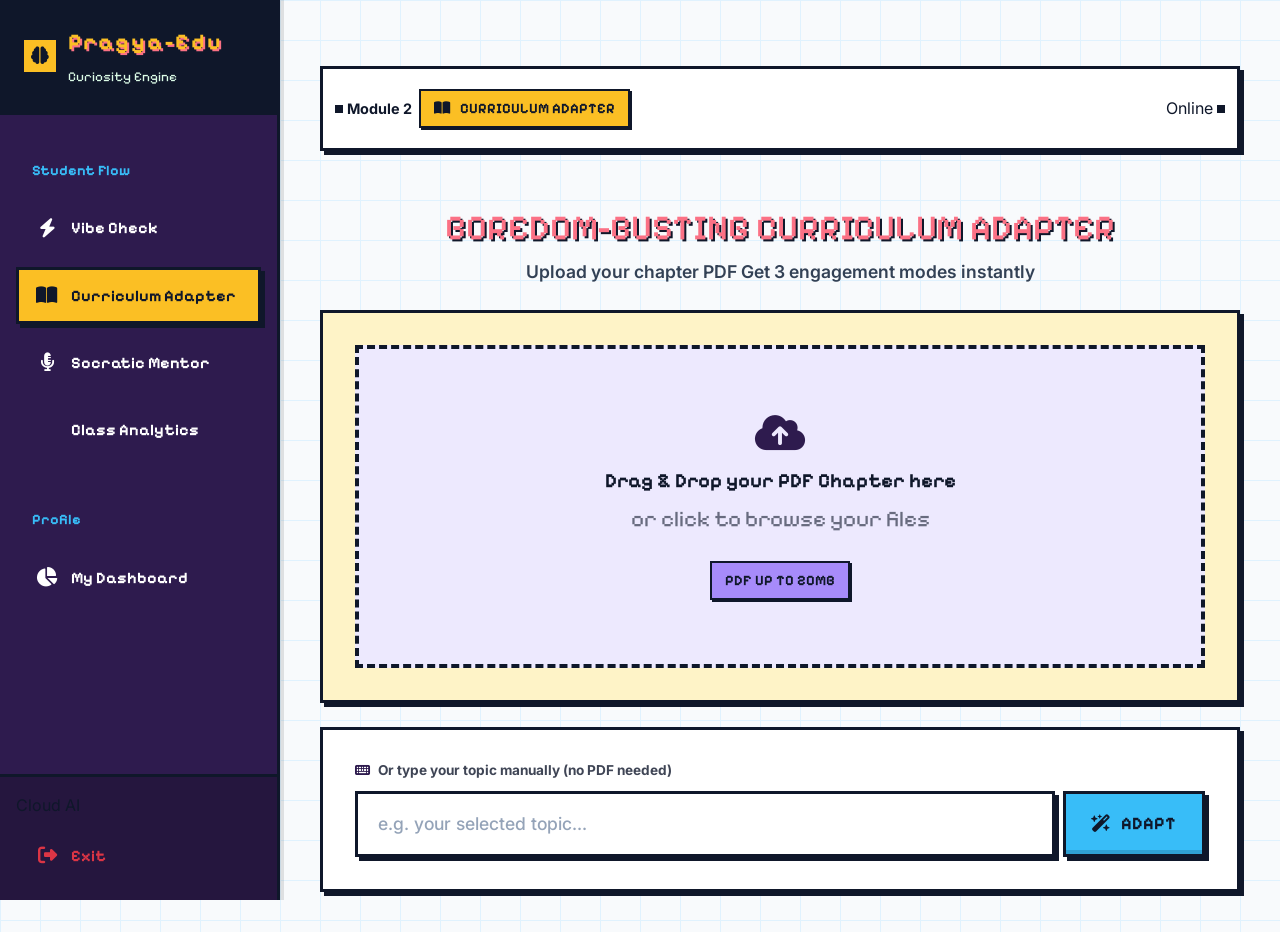
==== commit b11f946c: "Update UI to Pixel Art Game Aesthetic" ====
--- a/frontend/curriculum-adapter.html
+++ b/frontend/curriculum-adapter.html
@@ -11,7 +11,7 @@
 </head>
 <body>
   <div id="networkBanner" class="network-banner offline">
-    <i class="fa-solid fa-wifi-slash me-2"></i>Offline Mode Active � Local PDF Parser Running
+    <i class="fa-solid fa-wifi-slash me-2"></i>Offline Mode Active  Local PDF Parser Running
   </div>
 
   <div class="app-container">
@@ -54,22 +54,22 @@
       <!-- Upload Section -->
       <div id="uploadSection" class="animate-fade-in-up">
         <div class="text-center mb-4" style="padding-top:0.5rem;">
-          <div style="font-size:3rem;margin-bottom:0.5rem;" class="animate-float">??</div>
+          <div style="font-size:3rem;margin-bottom:0.5rem;" class="animate-float"></div>
           <h1 class="section-title gradient-text">Boredom-Busting Curriculum Adapter</h1>
-          <p class="section-subtitle">Upload your chapter PDF ? Get 3 engagement modes instantly</p>
+          <p class="section-subtitle">Upload your chapter PDF  Get 3 engagement modes instantly</p>
         </div>
 
         <div class="card-edu card-glow-amber mb-4">
           <div class="dropzone-edu" id="dropZone" onclick="document.getElementById('pdfUpload').click()">
             <div id="dropZoneContent">
               <i class="fa-solid fa-cloud-arrow-up" style="font-size:2.5rem;color:var(--edu-violet);margin-bottom:1rem;"></i>
-              <h5 style="color:#fff;font-weight:700;">Drag & Drop your PDF Chapter here</h5>
-              <p style="color:rgba(255,255,255,0.5);">or click to browse your files</p>
+              <h5 style="color:var(--edu-ink);font-weight:700;">Drag & Drop your PDF Chapter here</h5>
+              <p style="color:rgba(15,23,42,0.6);">or click to browse your files</p>
               <div class="badge-edu violet mt-2">PDF up to 20MB</div>
             </div>
             <div id="fileSelectedInfo" style="display:none;">
               <i class="fa-solid fa-file-pdf" style="font-size:2rem;color:var(--edu-amber);margin-bottom:0.5rem;"></i>
-              <h6 id="fileNameShow" style="color:#fff;font-weight:700;"></h6>
+              <h6 id="fileNameShow" style="color:var(--edu-ink);font-weight:700;"></h6>
               <div class="badge-edu emerald"><i class="fa-solid fa-check me-1"></i>Ready to Adapt</div>
             </div>
           </div>
@@ -84,11 +84,11 @@
 
         <!-- Manual Topic Entry -->
         <div class="card-edu">
-          <h6 style="color:rgba(255,255,255,0.7);font-size:0.85rem;font-weight:700;margin-bottom:0.75rem;">
+          <h6 style="color:rgba(15,23,42,0.8);font-size:0.85rem;font-weight:700;margin-bottom:0.75rem;">
             <i class="fa-solid fa-keyboard me-2" style="color:var(--edu-violet);"></i>Or type your topic manually (no PDF needed)
           </h6>
           <div class="d-flex gap-2">
-            <input id="manualTopic" class="input-edu" placeholder="e.g. Newton's Laws of Motion, Chapter 3 � Force and Mass..." style="flex:1;">
+            <input id="manualTopic" class="input-edu" placeholder="e.g. Newton's Laws of Motion, Chapter 3  Force and Mass..." style="flex:1;">
             <button class="btn-edu-primary" onclick="processManual()" style="white-space:nowrap;flex-shrink:0;">
               <i class="fa-solid fa-wand-magic-sparkles"></i> Adapt
             </button>
@@ -99,8 +99,8 @@
       <!-- Processing State -->
       <div id="processingState" style="display:none;" class="text-center py-5 animate-fade-in">
         <div class="spinner-edu mx-auto mb-4"></div>
-        <h5 style="color:#fff;font-weight:700;" id="processingMsg">Extracting your document...</h5>
-        <p style="color:rgba(255,255,255,0.5);" id="processingSubmsg">Analyzing content structure</p>
+        <h5 style="color:var(--edu-ink);font-weight:700;" id="processingMsg">Extracting your document...</h5>
+        <p style="color:rgba(15,23,42,0.6);" id="processingSubmsg">Analyzing content structure</p>
         <div class="progress-edu mt-3" style="max-width:300px;margin:0 auto;height:4px;">
           <div class="progress-edu-fill" id="procProgress" style="width:0%;transition:width 0.5s ease;"></div>
         </div>
@@ -120,25 +120,25 @@
         <div class="row g-3 mb-4">
           <div class="col-md-4">
             <div class="mode-card eli5" id="modeELI5" onclick="selectMode('eli5')">
-              <div class="mode-icon" style="background:rgba(245,158,11,0.15);color:var(--edu-amber);">??</div>
-              <h5 style="font-weight:800;color:#fff;margin-bottom:0.5rem;">ELI5 Story Mode</h5>
-              <p style="font-size:0.82rem;color:rgba(255,255,255,0.55);">Dense theory transformed into a gamified story / mystery narrative. Perfect for low-motivation days.</p>
+              <div class="mode-icon" style="background:rgba(245,158,11,0.15);color:var(--edu-amber);"></div>
+              <h5 style="font-weight:800;color:var(--edu-ink);margin-bottom:0.5rem;">ELI5 Story Mode</h5>
+              <p style="font-size:0.82rem;color:rgba(15,23,42,0.56);">Dense theory transformed into a gamified story / mystery narrative. Perfect for low-motivation days.</p>
               <div class="badge-edu amber mt-2"><i class="fa-solid fa-star me-1"></i>Recommended for you</div>
             </div>
           </div>
           <div class="col-md-4">
             <div class="mode-card micro" id="modeMicro" onclick="selectMode('micro')">
-              <div class="mode-icon" style="background:rgba(16,185,129,0.15);color:var(--edu-emerald);">?</div>
-              <h5 style="font-weight:800;color:#fff;margin-bottom:0.5rem;">60-Second Micro-Bites</h5>
-              <p style="font-size:0.82rem;color:rgba(255,255,255,0.55);">Rapid flashcard key takeaways for low-attention spans. Swipe through in under a minute.</p>
+              <div class="mode-icon" style="background:rgba(16,185,129,0.15);color:var(--edu-emerald);"></div>
+              <h5 style="font-weight:800;color:var(--edu-ink);margin-bottom:0.5rem;">60-Second Micro-Bites</h5>
+              <p style="font-size:0.82rem;color:rgba(15,23,42,0.56);">Rapid flashcard key takeaways for low-attention spans. Swipe through in under a minute.</p>
               <div class="badge-edu emerald mt-2"><i class="fa-solid fa-bolt me-1"></i>Quick & Effective</div>
             </div>
           </div>
           <div class="col-md-4">
             <div class="mode-card quiz" id="modeQuiz" onclick="selectMode('quiz')">
-              <div class="mode-icon" style="background:rgba(79,70,229,0.15);color:var(--edu-indigo);">??</div>
-              <h5 style="font-weight:800;color:#fff;margin-bottom:0.5rem;">Gamified Dynamic Quiz</h5>
-              <p style="font-size:0.82rem;color:rgba(255,255,255,0.55);">10-question MCQ with instant color-coded feedback and conceptual breakdowns.</p>
+              <div class="mode-icon" style="background:rgba(79,70,229,0.15);color:var(--edu-indigo);"></div>
+              <h5 style="font-weight:800;color:var(--edu-ink);margin-bottom:0.5rem;">Gamified Dynamic Quiz</h5>
+              <p style="font-size:0.82rem;color:rgba(15,23,42,0.56);">10-question MCQ with instant color-coded feedback and conceptual breakdowns.</p>
               <div class="badge-edu violet mt-2"><i class="fa-solid fa-trophy me-1"></i>Test Your Knowledge</div>
             </div>
           </div>
@@ -150,10 +150,10 @@
           <div id="contentELI5" class="tabs-content">
             <div class="card-edu card-glow-amber">
               <div class="d-flex align-items-center gap-2 mb-3">
-                <span style="font-size:1.5rem;">??</span>
-                <h5 style="font-weight:800;color:#fff;margin:0;">The Story of <span id="eli5TopicTitle" class="gradient-text">Your Topic</span></h5>
-              </div>
-              <div id="eli5Content" style="line-height:1.9;color:#E2E8F0;font-size:0.95rem;"></div>
+                <span style="font-size:1.5rem;"></span>
+                <h5 style="font-weight:800;color:var(--edu-ink);margin:0;">The Story of <span id="eli5TopicTitle" class="gradient-text">Your Topic</span></h5>
+              </div>
+              <div id="eli5Content" style="line-height:1.9;color:var(--edu-ink);font-size:0.95rem;"></div>
               <div class="mt-3 d-flex gap-2">
                 <button class="btn-edu-ghost" onclick="window.location.href='socratic-mentor.html'"><i class="fa-solid fa-microphone-lines me-1"></i>Discuss with Socratic Mentor</button>
               </div>
@@ -165,14 +165,14 @@
             <div class="card-edu card-glow-emerald">
               <div class="d-flex align-items-center justify-content-between mb-3">
                 <div class="d-flex align-items-center gap-2">
-                  <span style="font-size:1.5rem;">?</span>
-                  <h5 style="font-weight:800;color:#fff;margin:0;">60-Second Micro-Bites</h5>
+                  <span style="font-size:1.5rem;"></span>
+                  <h5 style="font-weight:800;color:var(--edu-ink);margin:0;">60-Second Micro-Bites</h5>
                 </div>
                 <div class="badge-edu emerald" id="flashcardCounter">1 / 6</div>
               </div>
               <div id="flashcardArea">
                 <div class="flashcard" id="currentFlashcard" onclick="flipCard()">
-                  <div id="flashcardInner" style="font-size:1.05rem;font-weight:600;color:#fff;"></div>
+                  <div id="flashcardInner" style="font-size:1.05rem;font-weight:600;color:var(--edu-ink);"></div>
                 </div>
               </div>
               <div class="d-flex gap-2 mt-3 justify-content-center">
@@ -187,8 +187,8 @@
             <div class="card-edu card-glow-violet">
               <div class="d-flex align-items-center justify-content-between mb-3">
                 <div class="d-flex align-items-center gap-2">
-                  <span style="font-size:1.5rem;">??</span>
-                  <h5 style="font-weight:800;color:#fff;margin:0;">Gamified Quiz</h5>
+                  <span style="font-size:1.5rem;"></span>
+                  <h5 style="font-weight:800;color:var(--edu-ink);margin:0;">Gamified Quiz</h5>
                 </div>
                 <div id="quizScoreBadge" class="badge-edu amber" style="display:none;"></div>
               </div>
@@ -226,7 +226,7 @@
       const dz = document.getElementById('dropZone');
       ['dragenter','dragover'].forEach(e => dz.addEventListener(e, ev => { ev.preventDefault(); dz.classList.add('dragover'); }));
       ['dragleave','drop'].forEach(e => dz.addEventListener(e, ev => { ev.preventDefault(); dz.classList.remove('dragover'); }));
-      dz.addEventListener('drop', ev => { const file = ev.dataTransfer.files[0]; if (file?.type === 'application/pdf') handleFileSelect(file); });
+      dz.addEventListener('drop', ev => { const file = ev.dataTransfer.files[0]; if (file.type === 'application/pdf') handleFileSelect(file); });
     }
 
     function handleFileSelect(file) {
@@ -287,39 +287,39 @@
 
       const eli5 = `<p style="font-size:1.05rem;margin-bottom:1rem;padding:1rem;background:rgba(245,158,11,0.08);border-left:3px solid var(--edu-amber);border-radius:8px;color:#FCD34D;font-style:italic;">"${contextNarrative} you encounter the concept of <strong>${topic}</strong>..."</p>
 
-<p>Let's break this down like a story! Think of <strong>${topic}</strong> as the main character of our adventure. Every great story has a beginning, a challenge, and a resolution � and so does every concept you'll ever learn.</p>
-
-<h6 style="color:var(--edu-violet);font-weight:800;margin:1.5rem 0 0.5rem;font-size:1rem;">?? Chapter 1: The Setup (What Is It?)</h6>
+<p>Let's break this down like a story! Think of <strong>${topic}</strong> as the main character of our adventure. Every great story has a beginning, a challenge, and a resolution  and so does every concept you'll ever learn.</p>
+
+<h6 style="color:var(--edu-violet);font-weight:800;margin:1.5rem 0 0.5rem;font-size:1rem;"> Chapter 1: The Setup (What Is It)</h6>
 <p><strong>${topic}</strong> is essentially about understanding how things relate to each other in a system. Just like in a game where every player has a role, every element in this concept has a specific function.</p>
 
-<h6 style="color:var(--edu-pink);font-weight:800;margin:1.5rem 0 0.5rem;font-size:1rem;">?? Chapter 2: The Challenge (Why Does It Matter?)</h6>
-<p>Here's where it gets interesting � the real world is full of problems that <strong>${topic}</strong> helps solve. Without this understanding, we'd be fumbling in the dark. With it, we become masters of our domain.</p>
-
-<h6 style="color:var(--edu-emerald);font-weight:800;margin:1.5rem 0 0.5rem;font-size:1rem;">?? Chapter 3: The Victory (How Do You Apply It?)</h6>
-<p>The magic happens when you take this concept and apply it to real situations. Start small � identify one thing in your daily life where <strong>${topic}</strong> shows up. That's your first win!</p>
+<h6 style="color:var(--edu-pink);font-weight:800;margin:1.5rem 0 0.5rem;font-size:1rem;"> Chapter 2: The Challenge (Why Does It Matter)</h6>
+<p>Here's where it gets interesting  the real world is full of problems that <strong>${topic}</strong> helps solve. Without this understanding, we'd be fumbling in the dark. With it, we become masters of our domain.</p>
+
+<h6 style="color:var(--edu-emerald);font-weight:800;margin:1.5rem 0 0.5rem;font-size:1rem;"> Chapter 3: The Victory (How Do You Apply It)</h6>
+<p>The magic happens when you take this concept and apply it to real situations. Start small  identify one thing in your daily life where <strong>${topic}</strong> shows up. That's your first win!</p>
 
 <div style="background:rgba(16,185,129,0.1);border:1px solid rgba(16,185,129,0.3);border-radius:12px;padding:1rem;margin-top:1.5rem;">
-  <strong style="color:var(--edu-emerald);">?? Remember the Core Idea:</strong>
-  <p style="margin:0.5rem 0 0;color:rgba(255,255,255,0.8);">${topic} = understanding relationships + applying patterns + solving problems. Master these three pillars and you've conquered the concept!</p>
+  <strong style="color:var(--edu-emerald);"> Remember the Core Idea:</strong>
+  <p style="margin:0.5rem 0 0;color:rgba(15,23,42,0.9);">${topic} = understanding relationships + applying patterns + solving problems. Master these three pillars and you've conquered the concept!</p>
 </div>`;
 
       // Flashcards
       flashcards = [
-        { front: '?? What is ' + topic + '?', back: 'The fundamental concept that explains relationships and patterns in this domain.' },
+        { front: ' What is ' + topic + '', back: 'The fundamental concept that explains relationships and patterns in this domain.' },
         { front: '? Key Formula / Rule', back: 'Input ? Process ? Output. Every instance of ' + topic + ' follows this flow.' },
-        { front: '?? Real-World Example', back: topic + ' appears when you observe cause-and-effect relationships in daily life.' },
-        { front: '? Common Misconception', back: 'Many students confuse ' + topic + ' with its surface features � focus on the underlying pattern.' },
-        { front: '?? Connection to Other Concepts', back: topic + ' builds upon foundational principles and connects to advanced topics in the domain.' },
-        { front: '?? The One-Line Summary', back: '"' + topic + ' is the art of seeing hidden patterns and using them to predict and create."' }
+        { front: ' Real-World Example', back: topic + ' appears when you observe cause-and-effect relationships in daily life.' },
+        { front: ' Common Misconception', back: 'Many students confuse ' + topic + ' with its surface features  focus on the underlying pattern.' },
+        { front: ' Connection to Other Concepts', back: topic + ' builds upon foundational principles and connects to advanced topics in the domain.' },
+        { front: ' The One-Line Summary', back: '"' + topic + ' is the art of seeing hidden patterns and using them to predict and create."' }
       ];
 
       // Quiz
       quizQuestions = [
-        { q: 'Which best describes the core principle of ' + topic + '?', opts: ['A: Pattern recognition and application', 'B: Random trial and error', 'C: Memorization without understanding', 'D: Surface-level observation only'], ans: 0, exp: topic + ' fundamentally involves recognizing patterns and applying them systematically.' },
-        { q: 'What is the first step when approaching ' + topic + '?', opts: ['A: Jump straight to complex examples', 'B: Identify the fundamental relationships', 'C: Memorize all formulas', 'D: Skip to the applications'], ans: 1, exp: 'Always identify core relationships before moving to applications.' },
-        { q: 'How does ' + topic + ' connect to real-world problems?', opts: ['A: It has no real-world relevance', 'B: Only in theoretical scenarios', 'C: Through pattern recognition and systematic thinking', 'D: Only in laboratory settings'], ans: 2, exp: topic + ' provides a framework for solving real problems systematically.' },
-        { q: 'What distinguishes a beginner from an expert in ' + topic + '?', opts: ['A: Amount of memorization', 'B: Speed of calculation', 'C: Depth of conceptual understanding', 'D: Number of formulas known'], ans: 2, exp: 'Experts understand WHY, not just HOW.' },
-        { q: 'Which learning approach works best for ' + topic + '?', opts: ['A: Passive reading only', 'B: Active problem-solving with feedback', 'C: Watching videos without practice', 'D: Cramming before exams'], ans: 1, exp: 'Active learning with immediate feedback accelerates mastery significantly.' }
+        { q: 'Which best describes the core principle of ' + topic + '', opts: ['A: Pattern recognition and application', 'B: Random trial and error', 'C: Memorization without understanding', 'D: Surface-level observation only'], ans: 0, exp: topic + ' fundamentally involves recognizing patterns and applying them systematically.' },
+        { q: 'What is the first step when approaching ' + topic + '', opts: ['A: Jump straight to complex examples', 'B: Identify the fundamental relationships', 'C: Memorize all formulas', 'D: Skip to the applications'], ans: 1, exp: 'Always identify core relationships before moving to applications.' },
+        { q: 'How does ' + topic + ' connect to real-world problems', opts: ['A: It has no real-world relevance', 'B: Only in theoretical scenarios', 'C: Through pattern recognition and systematic thinking', 'D: Only in laboratory settings'], ans: 2, exp: topic + ' provides a framework for solving real problems systematically.' },
+        { q: 'What distinguishes a beginner from an expert in ' + topic + '', opts: ['A: Amount of memorization', 'B: Speed of calculation', 'C: Depth of conceptual understanding', 'D: Number of formulas known'], ans: 2, exp: 'Experts understand WHY, not just HOW.' },
+        { q: 'Which learning approach works best for ' + topic + '', opts: ['A: Passive reading only', 'B: Active problem-solving with feedback', 'C: Watching videos without practice', 'D: Cramming before exams'], ans: 1, exp: 'Active learning with immediate feedback accelerates mastery significantly.' }
       ];
 
       docContent = topic;
@@ -329,7 +329,7 @@
     function showOutput(topic) {
       document.getElementById('processingState').style.display = 'none';
       document.getElementById('outputSection').style.display = 'block';
-      document.getElementById('docTitle').textContent = 'Topic: ' + topic + ' � 3 modes ready!';
+      document.getElementById('docTitle').textContent = 'Topic: ' + topic + '  3 modes ready!';
       document.getElementById('eli5TopicTitle').textContent = topic;
 
       document.getElementById('eli5Content').innerHTML = generateELI5(topic);
@@ -350,7 +350,7 @@
         gaming:    'In a magical RPG world, you encounter the concept of ' + topic + '...',
         scifi:     'Aboard the starship Curiosity in 2347, you must master ' + topic + '...',
         sports:    'In the championship game of your life, understanding ' + topic + ' is the key...',
-        realworld: 'Imagine building your own startup � you need to understand ' + topic + '...',
+        realworld: 'Imagine building your own startup  you need to understand ' + topic + '...',
         stories:   'Once upon a time, a student discovered the mysteries of ' + topic + '...'
       }[context] || 'Let\'s explore ' + topic + ' through a story...';
 
@@ -358,32 +358,32 @@
 
 <p>Let's break this down like a story! Think of <strong>${topic}</strong> as the main character of our adventure.</p>
 
-<h6 style="color:var(--edu-violet);font-weight:800;margin:1.5rem 0 0.5rem;">?? Chapter 1: What Is It?</h6>
+<h6 style="color:var(--edu-violet);font-weight:800;margin:1.5rem 0 0.5rem;"> Chapter 1: What Is It</h6>
 <p><strong>${topic}</strong> is essentially about understanding how things relate to each other. Just like in a story where every character has a role, every element in this concept serves a specific function.</p>
 
-<h6 style="color:var(--edu-pink);font-weight:800;margin:1.5rem 0 0.5rem;">?? Chapter 2: Why Does It Matter?</h6>
+<h6 style="color:var(--edu-pink);font-weight:800;margin:1.5rem 0 0.5rem;"> Chapter 2: Why Does It Matter</h6>
 <p>The real world is full of problems that <strong>${topic}</strong> helps solve. Without this understanding, we'd be fumbling in the dark.</p>
 
-<h6 style="color:var(--edu-emerald);font-weight:800;margin:1.5rem 0 0.5rem;">?? Chapter 3: How Do You Apply It?</h6>
+<h6 style="color:var(--edu-emerald);font-weight:800;margin:1.5rem 0 0.5rem;"> Chapter 3: How Do You Apply It</h6>
 <p>Take this concept and apply it to real situations. Identify one thing in your daily life where <strong>${topic}</strong> shows up. That's your first win!</p>
 
 <div style="background:rgba(16,185,129,0.1);border:1px solid rgba(16,185,129,0.3);border-radius:12px;padding:1rem;margin-top:1rem;">
-  <strong style="color:var(--edu-emerald);">?? Core Idea:</strong>
-  <p style="margin:0.5rem 0 0;color:rgba(255,255,255,0.8);">${topic} = understanding relationships + applying patterns + solving problems.</p>
+  <strong style="color:var(--edu-emerald);"> Core Idea:</strong>
+  <p style="margin:0.5rem 0 0;color:rgba(15,23,42,0.9);">${topic} = understanding relationships + applying patterns + solving problems.</p>
 </div>`;
     }
 
     function selectMode(mode) {
       currentMode = mode;
       ['eli5','micro','quiz'].forEach(m => {
-        document.getElementById('mode' + m.charAt(0).toUpperCase() + m.slice(1))?.classList.remove('active');
-        document.getElementById('content' + m.charAt(0).toUpperCase() + m.slice(1))?.classList.remove('active');
+        document.getElementById('mode' + m.charAt(0).toUpperCase() + m.slice(1)).classList.remove('active');
+        document.getElementById('content' + m.charAt(0).toUpperCase() + m.slice(1)).classList.remove('active');
       });
-      document.getElementById('modeELI5')?.classList.toggle('active', mode === 'eli5');
-      document.getElementById('modeMicro')?.classList.toggle('active', mode === 'micro');
-      document.getElementById('modeQuiz')?.classList.toggle('active', mode === 'quiz');
+      document.getElementById('modeELI5').classList.toggle('active', mode === 'eli5');
+      document.getElementById('modeMicro').classList.toggle('active', mode === 'micro');
+      document.getElementById('modeQuiz').classList.toggle('active', mode === 'quiz');
       const mapContent = { eli5: 'contentELI5', micro: 'contentMicro', quiz: 'contentQuiz' };
-      document.getElementById(mapContent[mode])?.classList.add('active');
+      document.getElementById(mapContent[mode]).classList.add('active');
     }
 
     function renderFlashcard() {
@@ -415,16 +415,16 @@
       quizAnswers = {};
       area.innerHTML = quizQuestions.map((q, qi) => `
         <div class="mb-4" id="quizQ${qi}">
-          <div style="font-weight:700;color:#fff;margin-bottom:0.75rem;font-size:0.95rem;">
+          <div style="font-weight:700;color:var(--edu-ink);margin-bottom:0.75rem;font-size:0.95rem;">
             <span class="badge-edu violet me-2">Q${qi+1}</span>${q.q}
           </div>
           ${q.opts.map((opt, oi) => `
             <div class="mcq-option" id="quizOpt_${qi}_${oi}" onclick="selectQuizOpt(${qi},${oi},this)">
               <div class="mcq-radio" id="quizRadio_${qi}_${oi}"></div>
-              <span style="color:#E2E8F0;">${opt}</span>
+              <span style="color:var(--edu-ink);">${opt}</span>
             </div>
           `).join('')}
-          <div id="quizExp_${qi}" style="display:none;margin-top:0.5rem;padding:0.75rem;background:rgba(79,70,229,0.1);border-left:3px solid var(--edu-indigo);border-radius:8px;font-size:0.85rem;color:rgba(255,255,255,0.8);"></div>
+          <div id="quizExp_${qi}" style="display:none;margin-top:0.5rem;padding:0.75rem;background:rgba(79,70,229,0.1);border-left:3px solid var(--edu-indigo);border-radius:8px;font-size:0.85rem;color:rgba(15,23,42,0.9);"></div>
         </div>
       `).join('');
       document.getElementById('quizSubmitArea').style.display = 'none';
@@ -432,7 +432,7 @@
 
     function selectQuizOpt(qi, oi, el) {
       quizQuestions[qi].opts.forEach((_, idx) => {
-        document.getElementById('quizOpt_' + qi + '_' + idx)?.classList.remove('selected');
+        document.getElementById('quizOpt_' + qi + '_' + idx).classList.remove('selected');
       });
       el.classList.add('selected');
       quizAnswers[qi] = oi;
@@ -448,8 +448,8 @@
         const correct = q.ans;
         q.opts.forEach((_, oi) => {
           const el = document.getElementById('quizOpt_' + qi + '_' + oi);
-          if (oi === correct) el?.classList.add('correct');
-          else if (oi === selected && selected !== correct) el?.classList.add('incorrect');
+          if (oi === correct) el.classList.add('correct');
+          else if (oi === selected && selected !== correct) el.classList.add('incorrect');
         });
         if (selected === correct) score++;
         const expEl = document.getElementById('quizExp_' + qi);
@@ -476,7 +476,7 @@
       function update() {
         const online = navigator.onLine;
         banner.className = 'network-banner show ' + (online ? 'online' : 'offline');
-        banner.innerHTML = online ? '<i class="fa-solid fa-wifi me-2"></i>Connected � Cloud AI Active' : '<i class="fa-solid fa-wifi-slash me-2"></i>Offline Mode � Local PDF Parser Running';
+        banner.innerHTML = online ? '<i class="fa-solid fa-wifi me-2"></i>Connected  Cloud AI Active' : '<i class="fa-solid fa-wifi-slash me-2"></i>Offline Mode  Local PDF Parser Running';
         pill.className = 'connectivity-pill ' + (online ? 'online' : 'offline');
         pill.innerHTML = '<span class="connectivity-dot"></span><span>' + (online ? 'Online' : 'Offline') + '</span>';
         sConn.className = 'connectivity-pill ' + (online ? 'online' : 'offline') + ' mb-2';
--- a/frontend/css/style.css
+++ b/frontend/css/style.css
@@ -1,312 +1,487 @@
-/* PRAGYA-EDU - Personalized Engagement and Curiosity Engine */
-@import url("https://fonts.googleapis.com/css2?family=Outfit:wght@300;400;500;600;700;800;900&family=Inter:wght@300;400;500;600;700&display=swap");
+/* PRAGYA-EDU - Pixel Game Aesthetic v2 (High Readability & Animations) */
+@import url("https://fonts.googleapis.com/css2?family=Inter:wght@400;500;600;700&family=Pixelify+Sans:wght@400;500;600;700&family=VT323&display=swap");
 
 :root {
-  --edu-violet: #7C3AED;
-  --edu-purple: #9333EA;
-  --edu-indigo: #4F46E5;
-  --edu-pink: #EC4899;
-  --edu-amber: #F59E0B;
-  --edu-emerald: #10B981;
-  --edu-cyan: #06B6D4;
-  --edu-rose: #F43F5E;
-  --edu-blue: #3B82F6;
-  --edu-dark: #0F0A1E;
-  --edu-dark-2: #160D2E;
-  --grad-brand: linear-gradient(135deg, #7C3AED 0%, #EC4899 50%, #F59E0B 100%);
-  --grad-cool: linear-gradient(135deg, #4F46E5 0%, #7C3AED 100%);
-  --grad-hot: linear-gradient(135deg, #EC4899 0%, #F43F5E 100%);
-  --grad-emerald: linear-gradient(135deg, #10B981 0%, #06B6D4 100%);
-  --grad-amber: linear-gradient(135deg, #F59E0B 0%, #EF4444 100%);
-  --grad-sidebar: linear-gradient(180deg, #0F0A1E 0%, #160D2E 100%);
-  --font-main: "Outfit", "Inter", sans-serif;
-  --radius-card: 16px;
-  --radius-btn: 12px;
-  --radius-full: 999px;
-  --ease-apple: cubic-bezier(0.4, 0, 0.2, 1);
-  --transition-smooth: all 0.28s var(--ease-apple);
-  --shadow-glow-violet: 0 0 30px rgba(124,58,237,0.4);
-  --shadow-hover: 0 16px 48px rgba(124,58,237,0.25);
+  /* High Contrast Pixel Palette */
+  --edu-ink: #0F172A; /* Deeper navy for maximum readability */
+  --edu-dark-purple: #2E1B4E;
+  
+  --edu-pixel-green: #4ADE80; /* Brighter game green */
+  --edu-mint: #DCFCE7; /* Very light background mint */
+  
+  --edu-yellow: #FBBF24; /* Vibrant coin yellow */
+  --edu-soft-yellow: #FEF3C7; 
+  
+  --edu-coral: #FB7185; 
+  --edu-peach: #FFE4E6;
+  
+  --edu-sky: #38BDF8;
+  --edu-soft-blue: #E0F2FE;
+  
+  --edu-lavender: #A78BFA;
+  --edu-soft-lavender: #EDE9FE;
+  
+  --edu-cream: #F8FAFC; /* Slate-tinted off-white for less eye strain */
+  --edu-warm-white: #FFFFFF; /* Pure white for card backgrounds */
+
+  /* Semantic Mapping */
+  --edu-violet: var(--edu-dark-purple);
+  --edu-purple: var(--edu-lavender);
+  --edu-indigo: var(--edu-sky);
+  --edu-pink: var(--edu-coral);
+  --edu-amber: var(--edu-yellow);
+  --edu-emerald: var(--edu-pixel-green);
+  --edu-cyan: var(--edu-sky);
+  --edu-rose: var(--edu-coral);
+  --edu-blue: var(--edu-sky);
+  
+  --edu-dark: var(--edu-cream);
+  --edu-dark-2: var(--edu-warm-white);
+
+  --grad-brand: var(--edu-ink);
+  --grad-cool: var(--edu-sky);
+  --grad-hot: var(--edu-coral);
+  --grad-emerald: var(--edu-pixel-green);
+  --grad-amber: var(--edu-yellow);
+  --grad-sidebar: var(--edu-dark-purple);
+
+  /* Fonts */
+  --font-main: "Inter", sans-serif;
+  --font-pixel: "Pixelify Sans", "VT323", monospace;
+  
+  /* Borders & Shadows for Pseudo-3D Pixel effect */
+  --border-thick: 3px solid var(--edu-ink);
+  --shadow-pixel: 4px 4px 0px var(--edu-ink);
+  --shadow-hover: 6px 6px 0px var(--edu-ink);
+  --shadow-inset: inset 0 -4px 0 rgba(0,0,0,0.15);
+  
+  --transition-smooth: all 0.15s cubic-bezier(0.4, 0, 0.2, 1);
 }
 
 *, *::before, *::after { box-sizing: border-box; margin: 0; padding: 0; }
 html { scroll-behavior: smooth; }
+
+/* Animated Background */
+@keyframes bgScroll {
+  from { background-position: 0 0; }
+  to { background-position: 40px 40px; }
+}
+
 body {
   font-family: var(--font-main);
-  background: var(--edu-dark);
-  color: #E2E8F0;
+  background-color: var(--edu-cream);
+  color: var(--edu-ink);
+  line-height: 1.6;
   min-height: 100vh;
   -webkit-font-smoothing: antialiased;
-  background-image:
-    radial-gradient(ellipse at 20% 20%, rgba(124,58,237,0.12) 0%, transparent 50%),
-    radial-gradient(ellipse at 80% 80%, rgba(236,72,153,0.10) 0%, transparent 50%),
-    radial-gradient(ellipse at 50% 0%, rgba(79,70,229,0.08) 0%, transparent 60%);
-}
-
-::-webkit-scrollbar { width: 6px; }
-::-webkit-scrollbar-track { background: rgba(255,255,255,0.03); }
-::-webkit-scrollbar-thumb { background: rgba(124,58,237,0.4); border-radius: 3px; }
-::-webkit-scrollbar-thumb:hover { background: rgba(124,58,237,0.7); }
+  /* Very subtle animated grid for the game world feel */
+  background-image: linear-gradient(var(--edu-soft-blue) 1px, transparent 1px), linear-gradient(90deg, var(--edu-soft-blue) 1px, transparent 1px);
+  background-size: 40px 40px;
+  animation: bgScroll 60s linear infinite;
+}
+
+::-webkit-scrollbar { width: 14px; }
+::-webkit-scrollbar-track { background: var(--edu-warm-white); border-left: var(--border-thick); }
+::-webkit-scrollbar-thumb { background: var(--edu-dark-purple); border: var(--border-thick); }
 
 .app-container { display: flex; min-height: 100vh; }
 
+/* ----------------------------------------------------
+   SIDEBAR (GAME MENU)
+----------------------------------------------------- */
 .sidebar {
-  width: 260px; min-height: 100vh;
-  background: var(--grad-sidebar);
-  border-right: 1px solid rgba(255,255,255,0.06);
+  width: 280px; min-height: 100vh;
+  background: var(--edu-dark-purple);
+  border-right: var(--border-thick);
   display: flex; flex-direction: column;
   position: fixed; top: 0; left: 0; bottom: 0; z-index: 100;
-  backdrop-filter: blur(20px); -webkit-backdrop-filter: blur(20px);
-  overflow-y: auto; transition: var(--transition-smooth);
+  overflow-y: auto;
+  box-shadow: 4px 0px 0px rgba(0,0,0,0.1);
 }
 
 .sidebar-header {
-  padding: 1.25rem 1rem;
-  border-bottom: 1px solid rgba(255,255,255,0.06);
-  background: rgba(255,255,255,0.02);
+  padding: 1.5rem 1.25rem;
+  border-bottom: var(--border-thick);
+  background: var(--edu-ink);
 }
 
 .sidebar-brand {
-  font-size: 1.1rem; font-weight: 800;
-  background: var(--grad-brand);
-  -webkit-background-clip: text; -webkit-text-fill-color: transparent;
-  background-clip: text; letter-spacing: -0.5px;
+  font-size: 1.4rem; font-weight: 700;
+  font-family: var(--font-pixel);
+  color: var(--edu-yellow);
+  text-shadow: 2px 2px 0px var(--edu-coral);
+  letter-spacing: 2px;
 }
 
 .sidebar-tagline {
-  font-size: 0.65rem; color: rgba(255,255,255,0.4);
-  letter-spacing: 0.08em; text-transform: uppercase; margin-top: 2px;
+  font-size: 0.85rem; color: var(--edu-mint);
+  font-family: var(--font-pixel);
+  margin-top: 6px; display: block;
 }
 
 .sidebar-nav {
-  padding: 1rem 0.75rem; flex: 1;
-  display: flex; flex-direction: column; gap: 3px;
+  padding: 1.25rem 1rem; flex: 1;
+  display: flex; flex-direction: column; gap: 10px;
 }
 
 .sidebar-link {
   display: flex; align-items: center; gap: 12px;
-  padding: 0.7rem 1rem; border-radius: var(--radius-btn);
-  color: rgba(255,255,255,0.6); text-decoration: none;
-  font-size: 0.875rem; font-weight: 500;
+  padding: 0.8rem 1rem; 
+  color: var(--edu-warm-white); 
+  text-decoration: none;
+  font-size: 1rem; font-weight: 700; font-family: var(--font-pixel);
+  border: 3px solid transparent;
   transition: var(--transition-smooth);
-  position: relative; overflow: hidden;
-}
-
-.sidebar-link i { width: 18px; text-align: center; font-size: 0.9rem; transition: var(--transition-smooth); }
-
-.sidebar-link::before {
-  content: ""; position: absolute; inset: 0;
-  background: var(--grad-cool); opacity: 0;
-  transition: opacity 0.28s var(--ease-apple); border-radius: var(--radius-btn);
-}
-
-.sidebar-link:hover { color: #fff; transform: translateX(4px); }
-.sidebar-link:hover::before { opacity: 0.15; }
-.sidebar-link:hover i { transform: scale(1.1); }
+}
+
+.sidebar-link i { width: 24px; text-align: center; font-size: 1.2rem; }
+
+.sidebar-link:hover { 
+  background: var(--edu-lavender); 
+  color: var(--edu-ink);
+  border: 3px solid var(--edu-ink);
+  transform: translateX(4px);
+  box-shadow: 3px 3px 0px var(--edu-ink);
+}
 
 .sidebar-link.active {
-  color: #fff; background: rgba(124,58,237,0.25);
-  border: 1px solid rgba(124,58,237,0.4); box-shadow: 0 2px 12px rgba(124,58,237,0.2);
-}
-.sidebar-link.active i { color: var(--edu-violet); }
+  background: var(--edu-yellow);
+  color: var(--edu-ink);
+  border: 3px solid var(--edu-ink);
+  box-shadow: 4px 4px 0px var(--edu-ink);
+}
 
 .sidebar-section-label {
-  font-size: 0.65rem; font-weight: 700;
-  color: rgba(255,255,255,0.25); text-transform: uppercase;
-  letter-spacing: 0.1em; padding: 0.75rem 1rem 0.25rem;
-}
-
-.sidebar-footer { padding: 1rem; border-top: 1px solid rgba(255,255,255,0.06); }
-
+  font-size: 0.9rem; font-weight: 700; font-family: var(--font-pixel);
+  color: var(--edu-sky); padding: 1.5rem 1rem 0.5rem;
+}
+
+.sidebar-footer { padding: 1rem; border-top: var(--border-thick); background: rgba(0,0,0,0.2); }
+
+/* ----------------------------------------------------
+   MAIN CONTENT & TOPBAR
+----------------------------------------------------- */
 .main-content {
-  margin-left: 260px; flex: 1; min-height: 100vh;
-  padding: 2rem; max-width: calc(100% - 260px);
+  margin-left: 280px; flex: 1; min-height: 100vh;
+  padding: 2.5rem; max-width: calc(100% - 280px);
 }
 
 .topbar {
   display: flex; align-items: center; justify-content: space-between;
-  margin-bottom: 1.5rem; padding: 0.875rem 1.25rem;
-  background: rgba(255,255,255,0.03); border: 1px solid rgba(255,255,255,0.06);
-  border-radius: var(--radius-card); backdrop-filter: blur(10px);
-}
-
-.network-banner {
-  position: fixed; top: 0; left: 260px; right: 0; z-index: 200;
-  padding: 0.5rem 1.5rem; font-size: 0.8rem; font-weight: 600;
-  text-align: center; transform: translateY(-100%);
-  transition: transform 0.3s var(--ease-apple);
-}
-.network-banner.show { transform: translateY(0); }
-.network-banner.offline { background: linear-gradient(90deg, #7C3AED, #EC4899); color: white; }
-.network-banner.online { background: linear-gradient(90deg, #10B981, #06B6D4); color: white; }
-
+  margin-bottom: 2.5rem; padding: 1.25rem 1.5rem;
+  background: var(--edu-warm-white); 
+  border: var(--border-thick);
+  box-shadow: var(--shadow-pixel);
+  position: relative;
+}
+
+/* Decorative pixel pegs on topbar */
+.topbar::before, .topbar::after {
+  content: ""; position: absolute; width: 8px; height: 8px; background: var(--edu-ink); top: 50%; transform: translateY(-50%);
+}
+.topbar::before { left: 12px; }
+.topbar::after { right: 12px; }
+
+/* ----------------------------------------------------
+   CARDS & PANELS (High Readability)
+----------------------------------------------------- */
 .card-edu {
-  background: rgba(255,255,255,0.04); border: 1px solid rgba(255,255,255,0.08);
-  border-radius: var(--radius-card); padding: 1.5rem;
-  backdrop-filter: blur(12px); -webkit-backdrop-filter: blur(12px);
-  transition: var(--transition-smooth); position: relative; overflow: hidden;
-}
-.card-edu::before {
-  content: ""; position: absolute; top: 0; left: 0; right: 0; height: 1px;
-  background: linear-gradient(90deg, transparent, rgba(255,255,255,0.15), transparent);
-}
-.card-edu:hover { border-color: rgba(124,58,237,0.3); box-shadow: var(--shadow-hover); transform: translateY(-3px); }
-.card-glow-violet { box-shadow: 0 0 25px rgba(124,58,237,0.15); }
-.card-glow-pink { box-shadow: 0 0 25px rgba(236,72,153,0.15); }
-.card-glow-emerald { box-shadow: 0 0 25px rgba(16,185,129,0.15); }
-.card-glow-amber { box-shadow: 0 0 25px rgba(245,158,11,0.15); }
-
-.card-gradient-border { background: rgba(255,255,255,0.04); border-radius: var(--radius-card); padding: 2px; background-image: var(--grad-brand); }
-.card-gradient-border-inner { background: var(--edu-dark-2); border-radius: calc(var(--radius-card) - 2px); padding: 1.5rem; height: 100%; }
+  background: var(--edu-warm-white); 
+  border: var(--border-thick);
+  padding: 2rem;
+  box-shadow: var(--shadow-pixel);
+  transition: var(--transition-smooth); 
+  position: relative; overflow: hidden;
+  color: var(--edu-ink);
+}
+
+.card-edu:hover { 
+  transform: translate(-2px, -4px); 
+  box-shadow: var(--shadow-hover); 
+}
+
+/* Card variants with light pastel backgrounds for readability */
+.card-glow-violet { background: var(--edu-soft-lavender); }
+.card-glow-pink { background: var(--edu-peach); }
+.card-glow-emerald { background: var(--edu-mint); }
+.card-glow-amber { background: var(--edu-soft-yellow); }
+
+.card-gradient-border { border: var(--border-thick); background: var(--edu-warm-white); box-shadow: var(--shadow-pixel); }
+.card-gradient-border-inner { padding: 1.5rem; height: 100%; }
+
+/* ----------------------------------------------------
+   STATS & ACHIEVEMENTS
+----------------------------------------------------- */
+@keyframes coinBounce {
+  0%, 100% { transform: translateY(0); }
+  50% { transform: translateY(-6px); }
+}
 
 .stat-card {
-  background: rgba(255,255,255,0.04); border: 1px solid rgba(255,255,255,0.08);
-  border-radius: var(--radius-card); padding: 1.25rem 1.5rem;
-  display: flex; align-items: center; gap: 1rem; transition: var(--transition-smooth);
-}
-.stat-card:hover { transform: translateY(-2px); border-color: rgba(124,58,237,0.3); }
-.stat-icon { width: 48px; height: 48px; border-radius: 12px; display: flex; align-items: center; justify-content: center; font-size: 1.25rem; flex-shrink: 0; }
-.stat-icon.violet { background: rgba(124,58,237,0.2); color: var(--edu-violet); }
-.stat-icon.pink { background: rgba(236,72,153,0.2); color: var(--edu-pink); }
-.stat-icon.emerald { background: rgba(16,185,129,0.2); color: var(--edu-emerald); }
-.stat-icon.amber { background: rgba(245,158,11,0.2); color: var(--edu-amber); }
-.stat-icon.cyan { background: rgba(6,182,212,0.2); color: var(--edu-cyan); }
-.stat-value { font-size: 1.75rem; font-weight: 800; line-height: 1; background: var(--grad-brand); -webkit-background-clip: text; -webkit-text-fill-color: transparent; background-clip: text; }
-.stat-label { font-size: 0.8rem; color: rgba(255,255,255,0.5); font-weight: 500; margin-top: 3px; }
-
-.btn-edu-primary { background: var(--grad-cool); color: #fff; border: none; border-radius: var(--radius-btn); padding: 0.6rem 1.4rem; font-weight: 700; font-size: 0.875rem; cursor: pointer; transition: var(--transition-smooth); display: inline-flex; align-items: center; gap: 8px; }
-.btn-edu-primary:hover { transform: translateY(-2px); box-shadow: 0 8px 20px rgba(79,70,229,0.4); filter: brightness(1.1); }
-.btn-edu-brand { background: var(--grad-brand); color: #fff; border: none; border-radius: var(--radius-btn); padding: 0.75rem 2rem; font-weight: 800; font-size: 0.95rem; cursor: pointer; transition: var(--transition-smooth); }
-.btn-edu-brand:hover { transform: translateY(-3px); box-shadow: 0 12px 32px rgba(124,58,237,0.4); filter: brightness(1.1); }
-.btn-edu-outline { background: transparent; color: rgba(255,255,255,0.8); border: 1px solid rgba(255,255,255,0.2); border-radius: var(--radius-btn); padding: 0.6rem 1.25rem; font-weight: 600; font-size: 0.875rem; cursor: pointer; transition: var(--transition-smooth); }
-.btn-edu-outline:hover { border-color: var(--edu-violet); color: #fff; background: rgba(124,58,237,0.1); }
-.btn-edu-ghost { background: rgba(255,255,255,0.06); color: rgba(255,255,255,0.75); border: 1px solid rgba(255,255,255,0.08); border-radius: var(--radius-btn); padding: 0.5rem 1rem; font-size: 0.8rem; font-weight: 600; cursor: pointer; transition: var(--transition-smooth); }
-.btn-edu-ghost:hover { background: rgba(255,255,255,0.1); color: #fff; }
-
-.section-title { font-size: 1.5rem; font-weight: 800; color: #fff; letter-spacing: -0.5px; }
-.section-subtitle { font-size: 0.875rem; color: rgba(255,255,255,0.5); margin-top: 4px; }
-.gradient-text { background: var(--grad-brand); -webkit-background-clip: text; -webkit-text-fill-color: transparent; background-clip: text; }
-
-.progress-edu { background: rgba(255,255,255,0.06); border-radius: 99px; overflow: hidden; height: 8px; }
-.progress-edu-fill { height: 100%; border-radius: 99px; background: var(--grad-cool); transition: width 1s var(--ease-apple); }
-.progress-edu-fill.emerald { background: var(--grad-emerald); }
-.progress-edu-fill.amber { background: var(--grad-amber); }
-.progress-edu-fill.pink { background: var(--grad-hot); }
-
-.badge-edu { display: inline-flex; align-items: center; gap: 4px; padding: 0.3rem 0.75rem; border-radius: var(--radius-full); font-size: 0.75rem; font-weight: 700; letter-spacing: 0.03em; }
-.badge-edu.violet { background: rgba(124,58,237,0.2); color: #C4B5FD; border: 1px solid rgba(124,58,237,0.3); }
-.badge-edu.pink { background: rgba(236,72,153,0.2); color: #F9A8D4; border: 1px solid rgba(236,72,153,0.3); }
-.badge-edu.emerald { background: rgba(16,185,129,0.2); color: #6EE7B7; border: 1px solid rgba(16,185,129,0.3); }
-.badge-edu.amber { background: rgba(245,158,11,0.2); color: #FCD34D; border: 1px solid rgba(245,158,11,0.3); }
-.badge-edu.danger { background: rgba(244,63,94,0.2); color: #FDA4AF; border: 1px solid rgba(244,63,94,0.3); }
-.badge-edu.cyan { background: rgba(6,182,212,0.2); color: #67E8F9; border: 1px solid rgba(6,182,212,0.3); }
-
-.input-edu { background: rgba(255,255,255,0.05); border: 1px solid rgba(255,255,255,0.12); border-radius: var(--radius-btn); color: #E2E8F0; padding: 0.75rem 1rem; font-family: var(--font-main); font-size: 0.9rem; width: 100%; transition: var(--transition-smooth); outline: none; }
-.input-edu:focus { border-color: var(--edu-violet); box-shadow: 0 0 0 3px rgba(124,58,237,0.2); background: rgba(255,255,255,0.07); }
-.input-edu::placeholder { color: rgba(255,255,255,0.3); }
-.label-edu { font-size: 0.8rem; font-weight: 600; color: rgba(255,255,255,0.6); text-transform: uppercase; letter-spacing: 0.06em; margin-bottom: 0.4rem; display: block; }
-select.input-edu option { background: #1a0e35; color: #E2E8F0; }
-
-.mcq-option { background: rgba(255,255,255,0.04); border: 1.5px solid rgba(255,255,255,0.1); border-radius: 12px; padding: 1rem 1.25rem; cursor: pointer; transition: var(--transition-smooth); display: flex; align-items: center; gap: 12px; position: relative; overflow: hidden; margin-bottom: 0.6rem; }
-.mcq-option:hover { border-color: rgba(124,58,237,0.5); background: rgba(124,58,237,0.1); transform: translateX(4px); }
-.mcq-option.selected { border-color: var(--edu-violet); background: rgba(124,58,237,0.15); box-shadow: 0 0 0 3px rgba(124,58,237,0.2); }
-.mcq-option.correct { border-color: var(--edu-emerald) !important; background: rgba(16,185,129,0.15) !important; box-shadow: 0 0 15px rgba(16,185,129,0.2); }
-.mcq-option.incorrect { border-color: var(--edu-rose) !important; background: rgba(244,63,94,0.12) !important; }
-.mcq-option.lost { border-color: rgba(245,158,11,0.5) !important; background: rgba(245,158,11,0.08) !important; }
-.mcq-radio { width: 20px; height: 20px; border-radius: 50%; border: 2px solid rgba(255,255,255,0.3); display: flex; align-items: center; justify-content: center; flex-shrink: 0; transition: var(--transition-smooth); }
-.mcq-option.selected .mcq-radio, .mcq-option:hover .mcq-radio { border-color: var(--edu-violet); background: var(--edu-violet); }
-.mcq-option.correct .mcq-radio { border-color: var(--edu-emerald); background: var(--edu-emerald); }
-.mcq-option.incorrect .mcq-radio { border-color: var(--edu-rose); background: var(--edu-rose); }
-
-.dropzone-edu { border: 2px dashed rgba(124,58,237,0.3); border-radius: var(--radius-card); background: rgba(124,58,237,0.04); padding: 3rem 2rem; text-align: center; cursor: pointer; transition: var(--transition-smooth); }
-.dropzone-edu:hover, .dropzone-edu.dragover { border-color: var(--edu-violet); background: rgba(124,58,237,0.1); box-shadow: var(--shadow-glow-violet); }
-
-.tabs-edu { display: flex; gap: 4px; background: rgba(255,255,255,0.04); border: 1px solid rgba(255,255,255,0.08); border-radius: 12px; padding: 4px; width: fit-content; }
-.tab-edu { padding: 0.5rem 1.25rem; border-radius: 9px; font-size: 0.85rem; font-weight: 600; cursor: pointer; color: rgba(255,255,255,0.5); transition: var(--transition-smooth); border: none; background: none; }
-.tab-edu.active { background: var(--grad-cool); color: #fff; box-shadow: 0 4px 12px rgba(124,58,237,0.3); }
-.tab-edu:hover:not(.active) { color: rgba(255,255,255,0.85); background: rgba(255,255,255,0.06); }
-
-.radar-wrapper { position: relative; width: 100%; max-width: 340px; height: 340px; margin: 0 auto; }
-
-.soundwave { display: inline-flex; align-items: flex-end; gap: 4px; height: 32px; }
-.soundwave-bar { width: 4px; background: var(--edu-violet); border-radius: 2px; height: 6px; transition: height 0.1s ease; }
-.soundwave.playing .soundwave-bar:nth-child(1) { animation: wave 0.8s ease-in-out infinite 0.0s; }
-.soundwave.playing .soundwave-bar:nth-child(2) { animation: wave 0.8s ease-in-out infinite 0.1s; }
-.soundwave.playing .soundwave-bar:nth-child(3) { animation: wave 0.8s ease-in-out infinite 0.2s; }
-.soundwave.playing .soundwave-bar:nth-child(4) { animation: wave 0.8s ease-in-out infinite 0.15s; }
-.soundwave.playing .soundwave-bar:nth-child(5) { animation: wave 0.8s ease-in-out infinite 0.05s; }
-@keyframes wave { 0%, 100% { height: 4px; } 50% { height: 28px; background: var(--edu-pink); } }
-
-.heatmap-grid { display: grid; grid-template-columns: repeat(auto-fill, minmax(120px, 1fr)); gap: 8px; }
-.heatmap-cell { padding: 0.75rem; border-radius: 10px; text-align: center; font-size: 0.8rem; font-weight: 700; transition: var(--transition-smooth); cursor: pointer; border: 1px solid transparent; }
-.heatmap-cell:hover { transform: scale(1.05); }
-.heatmap-cell.burnout { background: rgba(244,63,94,0.25); border-color: rgba(244,63,94,0.4); color: #FDA4AF; }
-.heatmap-cell.warning { background: rgba(245,158,11,0.2); border-color: rgba(245,158,11,0.4); color: #FCD34D; }
-.heatmap-cell.engaged { background: rgba(16,185,129,0.15); border-color: rgba(16,185,129,0.3); color: #6EE7B7; }
-.heatmap-cell.high { background: rgba(6,182,212,0.15); border-color: rgba(6,182,212,0.3); color: #67E8F9; }
-
-.mode-card { background: rgba(255,255,255,0.04); border: 1.5px solid rgba(255,255,255,0.08); border-radius: var(--radius-card); padding: 1.5rem; cursor: pointer; transition: var(--transition-smooth); position: relative; overflow: hidden; }
-.mode-card::after { content: ""; position: absolute; top: 0; left: 0; width: 100%; height: 3px; }
-.mode-card.eli5::after { background: var(--grad-amber); }
-.mode-card.micro::after { background: var(--grad-emerald); }
-.mode-card.quiz::after { background: var(--grad-cool); }
-.mode-card:hover { transform: translateY(-6px); border-color: rgba(124,58,237,0.4); box-shadow: var(--shadow-hover); }
-.mode-card.active { border-color: var(--edu-violet); box-shadow: 0 0 25px rgba(124,58,237,0.2); }
-.mode-icon { width: 56px; height: 56px; border-radius: 16px; display: flex; align-items: center; justify-content: center; font-size: 1.5rem; margin-bottom: 1rem; }
-
-.flashcard { background: rgba(255,255,255,0.05); border: 1px solid rgba(255,255,255,0.1); border-radius: 20px; padding: 2rem; text-align: center; cursor: pointer; min-height: 180px; display: flex; align-items: center; justify-content: center; transition: var(--transition-smooth); }
-.flashcard:hover { transform: scale(1.02); border-color: rgba(124,58,237,0.3); }
-
-.peer-chip { display: flex; align-items: center; gap: 8px; background: rgba(255,255,255,0.05); border: 1px solid rgba(255,255,255,0.08); border-radius: var(--radius-full); padding: 0.4rem 1rem 0.4rem 0.4rem; cursor: pointer; transition: var(--transition-smooth); }
-.peer-chip:hover { border-color: rgba(124,58,237,0.4); background: rgba(124,58,237,0.1); }
-.peer-avatar { width: 32px; height: 32px; border-radius: 50%; display: flex; align-items: center; justify-content: center; font-size: 0.85rem; font-weight: 700; flex-shrink: 0; }
-
-.connectivity-pill { display: inline-flex; align-items: center; gap: 6px; padding: 0.35rem 0.9rem; border-radius: var(--radius-full); font-size: 0.78rem; font-weight: 700; transition: var(--transition-smooth); }
-.connectivity-pill.online { background: rgba(16,185,129,0.15); color: #6EE7B7; border: 1px solid rgba(16,185,129,0.25); }
-.connectivity-pill.offline { background: rgba(124,58,237,0.2); color: #C4B5FD; border: 1px solid rgba(124,58,237,0.3); }
-.connectivity-dot { width: 7px; height: 7px; border-radius: 50%; }
-.connectivity-pill.online .connectivity-dot { background: var(--edu-emerald); box-shadow: 0 0 6px var(--edu-emerald); animation: pulse 2s infinite; }
-.connectivity-pill.offline .connectivity-dot { background: var(--edu-violet); box-shadow: 0 0 6px var(--edu-violet); animation: pulse 1s infinite; }
-@keyframes pulse { 0%, 100% { opacity: 1; transform: scale(1); } 50% { opacity: 0.6; transform: scale(1.3); } }
-
+  background: var(--edu-warm-white); border: var(--border-thick);
+  padding: 1.5rem; box-shadow: var(--shadow-pixel);
+  display: flex; align-items: center; gap: 1.25rem; transition: var(--transition-smooth);
+}
+.stat-card:hover { transform: translate(-2px, -4px); box-shadow: var(--shadow-hover); }
+.stat-card:hover .stat-icon { animation: coinBounce 0.5s ease; }
+
+.stat-icon { 
+  width: 56px; height: 56px; border: var(--border-thick); 
+  display: flex; align-items: center; justify-content: center; 
+  font-size: 1.8rem; flex-shrink: 0; box-shadow: 2px 2px 0px var(--edu-ink); 
+}
+.stat-icon.violet { background: var(--edu-lavender); }
+.stat-icon.pink { background: var(--edu-coral); }
+.stat-icon.emerald { background: var(--edu-pixel-green); }
+.stat-icon.amber { background: var(--edu-yellow); }
+.stat-icon.cyan { background: var(--edu-sky); }
+
+.stat-value { font-size: 2.5rem; font-weight: 700; font-family: var(--font-pixel); color: var(--edu-ink); line-height: 1; }
+.stat-label { font-size: 1rem; color: #475569; font-weight: 700; margin-top: 6px; font-family: var(--font-pixel); text-transform: uppercase; }
+
+/* ----------------------------------------------------
+   GAME CONTROLS (BUTTONS)
+----------------------------------------------------- */
+.btn-edu-primary, .btn-edu-brand, .btn-edu-outline, .btn-edu-ghost {
+  font-family: var(--font-pixel);
+  font-size: 1.1rem; font-weight: 700; text-transform: uppercase;
+  border: var(--border-thick);
+  box-shadow: var(--shadow-pixel), var(--shadow-inset);
+  cursor: pointer; transition: transform 0.1s, box-shadow 0.1s;
+  display: inline-flex; align-items: center; justify-content: center; gap: 10px;
+  color: var(--edu-ink);
+}
+
+.btn-edu-primary { background: var(--edu-sky); padding: 0.8rem 1.6rem; }
+.btn-edu-brand { background: var(--edu-yellow); padding: 1rem 2.5rem; font-size: 1.3rem; }
+.btn-edu-outline { background: var(--edu-warm-white); padding: 0.8rem 1.5rem; }
+.btn-edu-ghost { background: var(--edu-soft-lavender); padding: 0.6rem 1.2rem; box-shadow: 2px 2px 0px var(--edu-ink); }
+
+.btn-edu-primary:hover { background: #0EA5E9; transform: translateY(-2px); box-shadow: var(--shadow-hover), var(--shadow-inset); }
+.btn-edu-brand:hover { background: #F59E0B; transform: translateY(-2px); box-shadow: var(--shadow-hover), var(--shadow-inset); }
+.btn-edu-outline:hover { background: var(--edu-soft-yellow); transform: translateY(-2px); box-shadow: var(--shadow-hover), var(--shadow-inset); }
+
+.btn-edu-primary:active, .btn-edu-brand:active, .btn-edu-outline:active, .btn-edu-ghost:active {
+  transform: translate(4px, 4px); box-shadow: 0px 0px 0px var(--edu-ink);
+}
+
+/* ----------------------------------------------------
+   TYPOGRAPHY
+----------------------------------------------------- */
+.section-title { 
+  font-size: 2.2rem; font-family: var(--font-pixel); color: var(--edu-ink); 
+  text-transform: uppercase; text-shadow: 2px 2px 0px var(--edu-sky);
+  margin-bottom: 0.5rem;
+}
+.section-subtitle { font-size: 1.1rem; font-weight: 600; color: #334155; margin-bottom: 1.5rem; }
+.gradient-text { color: var(--edu-coral); text-shadow: 2px 2px 0px var(--edu-ink); }
+
+/* ----------------------------------------------------
+   GAME UI ELEMENTS (Bars, Badges, Inputs)
+----------------------------------------------------- */
+.progress-edu { background: var(--edu-cream); border: var(--border-thick); height: 24px; position: relative; box-shadow: inset 0 2px 4px rgba(0,0,0,0.1); }
+.progress-edu-fill { 
+  height: 100%; background: var(--edu-pixel-green); 
+  border-right: var(--border-thick); transition: width 0.5s cubic-bezier(0.4, 0, 0.2, 1);
+  position: relative;
+}
+/* Specular highlight on progress bar */
+.progress-edu-fill::before { content: ""; position: absolute; top: 2px; left: 2px; right: 2px; height: 6px; background: rgba(255,255,255,0.4); }
+
+.progress-edu-fill.emerald { background: var(--edu-pixel-green); }
+.progress-edu-fill.amber { background: var(--edu-yellow); }
+.progress-edu-fill.pink { background: var(--edu-coral); }
+
+.badge-edu { 
+  display: inline-flex; align-items: center; gap: 6px; padding: 0.4rem 0.8rem; 
+  font-family: var(--font-pixel); font-size: 0.9rem; font-weight: 700;
+  border: 2px solid var(--edu-ink); box-shadow: 2px 2px 0px var(--edu-ink); 
+  color: var(--edu-ink); background: var(--edu-warm-white); text-transform: uppercase;
+}
+.badge-edu.violet { background: var(--edu-lavender); }
+.badge-edu.pink { background: var(--edu-coral); }
+.badge-edu.emerald { background: var(--edu-pixel-green); }
+.badge-edu.amber { background: var(--edu-yellow); }
+.badge-edu.danger { background: var(--edu-coral); }
+.badge-edu.cyan { background: var(--edu-sky); }
+
+.input-edu { 
+  background: var(--edu-warm-white); border: var(--border-thick); box-shadow: var(--shadow-pixel); 
+  color: var(--edu-ink); padding: 1rem 1.25rem; font-family: var(--font-main); font-size: 1.1rem; 
+  width: 100%; transition: var(--transition-smooth); outline: none; font-weight: 600; 
+}
+.input-edu:focus { background: var(--edu-soft-yellow); transform: translate(-2px, -2px); box-shadow: var(--shadow-hover); }
+.input-edu::placeholder { color: #94A3B8; font-weight: 500; }
+.label-edu { font-family: var(--font-pixel); font-size: 1.1rem; color: var(--edu-ink); margin-bottom: 0.75rem; display: block; }
+select.input-edu option { background: var(--edu-warm-white); color: var(--edu-ink); }
+
+/* ----------------------------------------------------
+   INTERACTIVE MODULES (MCQ, Dropzone, Flashcards)
+----------------------------------------------------- */
+.mcq-option { 
+  background: var(--edu-warm-white); border: var(--border-thick); box-shadow: var(--shadow-pixel); 
+  padding: 1.25rem 1.5rem; cursor: pointer; transition: var(--transition-smooth); 
+  display: flex; align-items: center; gap: 16px; margin-bottom: 1rem; font-weight: 600; font-size: 1.1rem;
+}
+.mcq-option:hover { background: var(--edu-soft-blue); transform: translate(-4px, -4px); box-shadow: var(--shadow-hover); }
+.mcq-option.selected { background: var(--edu-yellow); transform: translate(2px, 2px); box-shadow: 2px 2px 0px var(--edu-ink); }
+.mcq-option.correct { background: var(--edu-pixel-green) !important; color: var(--edu-ink); animation: pulsePixel 0.5s ease; }
+.mcq-option.incorrect { background: var(--edu-coral) !important; color: var(--edu-ink); animation: shake 0.4s ease; }
+.mcq-option.lost { background: var(--edu-cream) !important; opacity: 0.5; }
+
+.mcq-radio { 
+  width: 28px; height: 28px; border: var(--border-thick); background: var(--edu-warm-white); 
+  display: flex; align-items: center; justify-content: center; flex-shrink: 0; box-shadow: inset 0 2px 4px rgba(0,0,0,0.1);
+}
+.mcq-option.selected .mcq-radio { background: var(--edu-ink); }
+
+.dropzone-edu { 
+  border: 4px dashed var(--edu-ink); background: var(--edu-soft-lavender); padding: 4rem 2rem; 
+  text-align: center; cursor: pointer; transition: var(--transition-smooth); 
+  font-family: var(--font-pixel); font-size: 1.4rem; color: var(--edu-ink);
+}
+.dropzone-edu:hover, .dropzone-edu.dragover { background: var(--edu-lavender); box-shadow: var(--shadow-pixel); transform: translate(-2px, -2px); }
+
+.flashcard { 
+  background: var(--edu-warm-white); border: var(--border-thick); padding: 3rem; 
+  text-align: center; cursor: pointer; min-height: 220px; display: flex; align-items: center; justify-content: center; 
+  transition: var(--transition-smooth); box-shadow: var(--shadow-pixel); font-family: var(--font-pixel); 
+  font-size: 1.6rem; color: var(--edu-ink); position: relative;
+}
+.flashcard::before { content: "★"; position: absolute; top: 12px; left: 16px; color: var(--edu-yellow); font-size: 1.5rem; }
+.flashcard:hover { transform: translate(-4px, -6px); box-shadow: 8px 8px 0px var(--edu-ink); background: var(--edu-soft-yellow); }
+
+/* ----------------------------------------------------
+   TABS & NAVIGATION
+----------------------------------------------------- */
+.tabs-edu { display: flex; gap: 12px; margin-bottom: 2rem; }
+.tab-edu { 
+  padding: 0.8rem 1.5rem; font-family: var(--font-pixel); font-size: 1.1rem; font-weight: 700;
+  cursor: pointer; color: var(--edu-ink); border: var(--border-thick); background: var(--edu-warm-white); 
+  box-shadow: var(--shadow-pixel); transition: var(--transition-smooth); 
+}
+.tab-edu.active { background: var(--edu-sky); transform: translate(4px, 4px); box-shadow: 0px 0px 0px var(--edu-ink); }
+.tab-edu:hover:not(.active) { background: var(--edu-soft-yellow); transform: translate(-2px, -2px); box-shadow: var(--shadow-hover); }
+
+/* ----------------------------------------------------
+   SPECIAL UI: Curiosity Orb, Heatmap, Soundwave
+----------------------------------------------------- */
+.curiosity-orb { 
+  width: 160px; height: 160px; background: var(--edu-yellow); border: var(--border-thick); 
+  display: flex; flex-direction: column; align-items: center; justify-content: center; 
+  margin: 0 auto; box-shadow: 8px 8px 0px var(--edu-ink); position: relative;
+  animation: floatOrb 4s ease-in-out infinite;
+}
+@keyframes floatOrb { 0%, 100% { transform: translateY(0); } 50% { transform: translateY(-10px); } }
+
+.curiosity-orb span:first-child { font-size: 3rem; font-family: var(--font-pixel); color: var(--edu-ink); line-height: 1; text-shadow: 3px 3px 0px var(--edu-warm-white); }
+.curiosity-orb small { font-family: var(--font-pixel); font-size: 1.1rem; color: var(--edu-ink); text-align: center; margin-top: 8px; font-weight: 700; }
+
+.heatmap-grid { display: grid; grid-template-columns: repeat(auto-fill, minmax(140px, 1fr)); gap: 16px; }
+.heatmap-cell { 
+  padding: 1rem; border: var(--border-thick); text-align: center; 
+  font-family: var(--font-pixel); font-size: 1.1rem; color: var(--edu-ink); 
+  box-shadow: var(--shadow-pixel); transition: var(--transition-smooth); cursor: pointer; background: var(--edu-warm-white); 
+}
+.heatmap-cell:hover { transform: translate(-4px, -4px); box-shadow: 8px 8px 0px var(--edu-ink); filter: brightness(1.1); }
+.heatmap-cell.burnout { background: var(--edu-coral); }
+.heatmap-cell.warning { background: var(--edu-yellow); }
+.heatmap-cell.engaged { background: var(--edu-pixel-green); }
+.heatmap-cell.high { background: var(--edu-sky); }
+
+.soundwave { display: inline-flex; align-items: flex-end; gap: 6px; height: 40px; }
+.soundwave-bar { width: 10px; background: var(--edu-ink); height: 10px; border: 2px solid var(--edu-ink); }
+.soundwave.playing .soundwave-bar:nth-child(1) { animation: wave 0.8s steps(4) infinite 0.0s; }
+.soundwave.playing .soundwave-bar:nth-child(2) { animation: wave 0.8s steps(4) infinite 0.1s; }
+.soundwave.playing .soundwave-bar:nth-child(3) { animation: wave 0.8s steps(4) infinite 0.2s; }
+.soundwave.playing .soundwave-bar:nth-child(4) { animation: wave 0.8s steps(4) infinite 0.15s; }
+.soundwave.playing .soundwave-bar:nth-child(5) { animation: wave 0.8s steps(4) infinite 0.05s; }
+@keyframes wave { 0%, 100% { height: 10px; } 50% { height: 36px; background: var(--edu-coral); } }
+
+/* ----------------------------------------------------
+   ANIMATIONS & KEYFRAMES
+----------------------------------------------------- */
 @keyframes fadeInUp { from { opacity: 0; transform: translateY(20px); } to { opacity: 1; transform: translateY(0); } }
-@keyframes fadeIn { from { opacity: 0; } to { opacity: 1; } }
-@keyframes slideInLeft { from { opacity: 0; transform: translateX(-24px); } to { opacity: 1; transform: translateX(0); } }
-@keyframes shimmer { from { background-position: -200% 0; } to { background-position: 200% 0; } }
-@keyframes floating { 0%, 100% { transform: translateY(0); } 50% { transform: translateY(-8px); } }
+@keyframes popIn { 0% { opacity: 0; transform: scale(0.8); } 70% { transform: scale(1.05); } 100% { opacity: 1; transform: scale(1); } }
+@keyframes shake { 0%, 100% { transform: translateX(0); } 25% { transform: translateX(-5px); } 75% { transform: translateX(5px); } }
+@keyframes pulsePixel { 0% { transform: scale(1); } 50% { transform: scale(1.02); } 100% { transform: scale(1); } }
+
+.animate-fade-in-up { animation: fadeInUp 0.3s cubic-bezier(0.34, 1.56, 0.64, 1) both; }
+.animate-pop-in { animation: popIn 0.4s cubic-bezier(0.34, 1.56, 0.64, 1) both; }
+.animate-fade-in { animation: fadeInUp 0.2s linear both; }
+
+/* Cascade animation delays */
+.delay-1 { animation-delay: 0.1s; } .delay-2 { animation-delay: 0.2s; } 
+.delay-3 { animation-delay: 0.3s; } .delay-4 { animation-delay: 0.4s; }
+
+/* ----------------------------------------------------
+   MISCELLANEOUS (Peers, Login, Chat)
+----------------------------------------------------- */
+.peer-chip { 
+  display: flex; align-items: center; gap: 10px; background: var(--edu-warm-white); 
+  border: var(--border-thick); padding: 0.5rem 1.25rem 0.5rem 0.5rem; cursor: pointer; 
+  transition: var(--transition-smooth); box-shadow: var(--shadow-pixel); font-weight: 700; color: var(--edu-ink); 
+}
+.peer-chip:hover { background: var(--edu-soft-yellow); transform: translate(-2px, -2px); box-shadow: var(--shadow-hover); }
+.peer-avatar { 
+  width: 40px; height: 40px; border: 2px solid var(--edu-ink); background: var(--edu-sky); 
+  display: flex; align-items: center; justify-content: center; font-family: var(--font-pixel); font-size: 1.2rem; flex-shrink: 0; 
+}
+
+.chat-bubble { 
+  max-width: 85%; padding: 1.25rem 1.5rem; font-size: 1.1rem; line-height: 1.6; margin-bottom: 1rem; 
+  border: var(--border-thick); box-shadow: var(--shadow-pixel); font-weight: 500; color: var(--edu-ink); 
+  position: relative;
+}
+.chat-bubble.mentor { background: var(--edu-mint); align-self: flex-start; border-radius: 0; }
+.chat-bubble.mentor::before { content: "🤖"; position: absolute; left: -16px; top: -16px; font-size: 1.5rem; background: var(--edu-warm-white); border: 2px solid var(--edu-ink); border-radius: 50%; width: 32px; height: 32px; display: flex; justify-content: center; align-items: center; }
+.chat-bubble.student { background: var(--edu-sky); align-self: flex-end; margin-left: auto; border-radius: 0; }
+.chat-container { display: flex; flex-direction: column; height: 400px; overflow-y: auto; padding: 1.5rem; background: var(--edu-cream); border: var(--border-thick); box-shadow: inset 0 4px 8px rgba(0,0,0,0.05); }
+
+.login-page { min-height: 100vh; display: flex; align-items: center; justify-content: center; background: var(--edu-sky); background-image: radial-gradient(var(--edu-warm-white) 2px, transparent 0); background-size: 32px 32px; animation: bgScroll 60s linear infinite; }
+.login-card { background: var(--edu-warm-white); border: 6px solid var(--edu-ink); padding: 4rem 3rem; width: 100%; max-width: 500px; box-shadow: 12px 12px 0px var(--edu-ink); position: relative; animation: popIn 0.5s cubic-bezier(0.34, 1.56, 0.64, 1); }
+
+.logo-mark { 
+  width: 80px; height: 80px; border: 4px solid var(--edu-ink); background: var(--edu-yellow); 
+  display: flex; align-items: center; justify-content: center; font-size: 2.5rem; box-shadow: var(--shadow-pixel); flex-shrink: 0; 
+  animation: floatOrb 3s ease-in-out infinite;
+}
+
+.pill-toggle { display: flex; background: var(--edu-cream); border: var(--border-thick); padding: 6px; gap: 6px; box-shadow: var(--shadow-pixel); }
+.pill-toggle button { flex: 1; border: 2px solid transparent; background: none; color: #475569; padding: 0.8rem 1rem; font-family: var(--font-pixel); font-size: 1.1rem; cursor: pointer; transition: var(--transition-smooth); }
+.pill-toggle button.active { background: var(--edu-pixel-green); color: var(--edu-ink); border: 2px solid var(--edu-ink); box-shadow: 2px 2px 0px var(--edu-ink); }
+
+.divider-edu { height: 4px; background: var(--edu-ink); margin: 2rem 0; border: none; opacity: 0.2; }
+
+.toast-edu { 
+  position: fixed; top: 2rem; right: 2rem; z-index: 9999; background: var(--edu-warm-white); 
+  border: var(--border-thick); padding: 1.25rem 1.5rem; min-width: 300px; max-width: 400px; 
+  box-shadow: 8px 8px 0px var(--edu-ink); font-family: var(--font-main); color: var(--edu-ink); 
+  animation: popIn 0.4s cubic-bezier(0.34, 1.56, 0.64, 1) both; display: flex; align-items: flex-start; gap: 16px; font-weight: 600; font-size: 1.1rem;
+}
+
+.spinner-edu { width: 48px; height: 48px; border: 6px solid var(--edu-ink); border-top-color: var(--edu-sky); background: var(--edu-yellow); animation: spin 0.8s steps(8) infinite; }
 @keyframes spin { to { transform: rotate(360deg); } }
 
-.animate-fade-in-up { animation: fadeInUp 0.5s var(--ease-apple) both; }
-.animate-fade-in { animation: fadeIn 0.4s var(--ease-apple) both; }
-.animate-slide-left { animation: slideInLeft 0.4s var(--ease-apple) both; }
-.animate-float { animation: floating 3s ease-in-out infinite; }
-.delay-1 { animation-delay: 0.05s; } .delay-2 { animation-delay: 0.1s; } .delay-3 { animation-delay: 0.15s; } .delay-4 { animation-delay: 0.2s; } .delay-5 { animation-delay: 0.25s; }
-
-.skeleton { background: linear-gradient(90deg, rgba(255,255,255,0.04) 25%, rgba(255,255,255,0.09) 50%, rgba(255,255,255,0.04) 75%); background-size: 200% 100%; animation: shimmer 1.5s infinite; border-radius: 8px; }
-
-.login-page { min-height: 100vh; display: flex; align-items: center; justify-content: center; background: radial-gradient(ellipse at 30% 30%, rgba(124,58,237,0.2) 0%, transparent 60%), radial-gradient(ellipse at 70% 70%, rgba(236,72,153,0.15) 0%, transparent 60%), var(--edu-dark); }
-.login-card { background: rgba(255,255,255,0.05); border: 1px solid rgba(255,255,255,0.1); border-radius: 24px; padding: 3rem 2.5rem; width: 100%; max-width: 460px; backdrop-filter: blur(20px); box-shadow: 0 32px 64px rgba(0,0,0,0.4); position: relative; overflow: hidden; }
-.login-card::before { content: ""; position: absolute; top: 0; left: 0; right: 0; height: 2px; background: var(--grad-brand); }
-
-.logo-mark { width: 56px; height: 56px; border-radius: 16px; background: var(--grad-brand); display: flex; align-items: center; justify-content: center; font-size: 1.5rem; box-shadow: 0 8px 24px rgba(124,58,237,0.4); flex-shrink: 0; }
-
-.pill-toggle { display: flex; background: rgba(255,255,255,0.05); border: 1px solid rgba(255,255,255,0.1); border-radius: var(--radius-full); padding: 3px; gap: 3px; }
-.pill-toggle button { flex: 1; border: none; background: none; color: rgba(255,255,255,0.5); border-radius: var(--radius-full); padding: 0.4rem 0.75rem; font-size: 0.78rem; font-weight: 600; cursor: pointer; transition: var(--transition-smooth); }
-.pill-toggle button.active { background: var(--grad-cool); color: #fff; box-shadow: 0 2px 8px rgba(124,58,237,0.3); }
-
-.divider-edu { height: 1px; background: linear-gradient(90deg, transparent, rgba(255,255,255,0.1), transparent); margin: 1.5rem 0; }
-
-.toast-edu { position: fixed; top: 1.5rem; right: 1.5rem; z-index: 9999; background: rgba(22,13,46,0.95); border: 1px solid rgba(124,58,237,0.3); border-radius: 14px; padding: 1rem 1.25rem; min-width: 280px; max-width: 360px; backdrop-filter: blur(20px); box-shadow: 0 16px 40px rgba(0,0,0,0.4); animation: fadeInUp 0.35s var(--ease-apple) both; display: flex; align-items: flex-start; gap: 12px; }
-
-.chat-bubble { max-width: 80%; padding: 0.875rem 1.125rem; border-radius: 18px; font-size: 0.9rem; line-height: 1.6; margin-bottom: 0.75rem; animation: fadeInUp 0.3s var(--ease-apple) both; }
-.chat-bubble.mentor { background: rgba(124,58,237,0.15); border: 1px solid rgba(124,58,237,0.25); border-bottom-left-radius: 4px; align-self: flex-start; color: #DDD6FE; }
-.chat-bubble.student { background: rgba(255,255,255,0.07); border: 1px solid rgba(255,255,255,0.1); border-bottom-right-radius: 4px; align-self: flex-end; margin-left: auto; }
-.chat-container { display: flex; flex-direction: column; height: 320px; overflow-y: auto; padding: 1rem; background: rgba(0,0,0,0.2); border-radius: 12px; border: 1px solid rgba(255,255,255,0.06); }
-
-.spinner-edu { width: 40px; height: 40px; border: 3px solid rgba(124,58,237,0.2); border-top-color: var(--edu-violet); border-radius: 50%; animation: spin 0.8s linear infinite; }
+.mode-card { background: var(--edu-warm-white); border: var(--border-thick); padding: 2rem; cursor: pointer; transition: var(--transition-smooth); box-shadow: var(--shadow-pixel); position: relative; }
+.mode-card::before { content: ""; position: absolute; top: 0; left: 0; right: 0; height: 6px; background: var(--edu-sky); border-bottom: var(--border-thick); }
+.mode-card.eli5::before { background: var(--edu-yellow); }
+.mode-card.micro::before { background: var(--edu-mint); }
+.mode-card.quiz::before { background: var(--edu-coral); }
+.mode-card:hover { transform: translate(-4px, -4px); box-shadow: var(--shadow-hover); background: var(--edu-soft-yellow); }
+.mode-card.active { border-color: var(--edu-ink); background: var(--edu-soft-lavender); transform: translate(2px, 2px); box-shadow: 2px 2px 0px var(--edu-ink); }
+
+.mode-icon { width: 64px; height: 64px; border: var(--border-thick); display: flex; align-items: center; justify-content: center; font-size: 2rem; margin-bottom: 1.5rem; background: var(--edu-cream); box-shadow: 2px 2px 0px var(--edu-ink); }
+
+.achievement-badge { 
+  background: var(--edu-warm-white); border: var(--border-thick); padding: 1rem 0.5rem; 
+  display: flex; flex-direction: column; align-items: center; gap: 10px; width: 100px; 
+  box-shadow: var(--shadow-pixel); transition: var(--transition-smooth); cursor: default; 
+}
+.achievement-badge:hover { background: var(--edu-soft-yellow); transform: translate(-4px, -4px); box-shadow: var(--shadow-hover); }
 
 .tabs-content { display: none; }
-.tabs-content.active { display: block; animation: fadeInUp 0.3s var(--ease-apple) both; }
+.tabs-content.active { display: block; animation: fadeInUp 0.2s cubic-bezier(0.34, 1.56, 0.64, 1) both; }
 
 @media (max-width: 992px) {
   .sidebar { transform: translateX(-100%); z-index: 999; }
@@ -315,80 +490,8 @@
   .network-banner { left: 0; }
 }
 @media (max-width: 768px) {
-  .main-content { padding: 1rem; }
-  .topbar { flex-wrap: wrap; gap: 0.75rem; }
+  .main-content { padding: 1.5rem; }
+  .topbar { flex-wrap: wrap; gap: 1rem; }
   .heatmap-grid { grid-template-columns: repeat(2, 1fr); }
-  .stat-value { font-size: 1.4rem; }
-}
-
-/* -- Heatmap ---------------------------------------------- */
-.heatmap-grid { display: grid; grid-template-columns: repeat(4, 1fr); gap: 8px; }
-.heatmap-cell { padding: 0.5rem 0.4rem; border-radius: 10px; text-align: center; cursor: pointer; border: 1px solid rgba(255,255,255,0.06); transition: var(--transition-smooth); font-size: 0.72rem; font-weight: 600; }
-.heatmap-cell:hover { transform: scale(1.06); z-index: 1; position: relative; }
-.heatmap-cell.burnout { background: rgba(244,63,94,0.2); border-color: rgba(244,63,94,0.4); color: #FDA4AF; }
-.heatmap-cell.warning { background: rgba(245,158,11,0.15); border-color: rgba(245,158,11,0.35); color: #FCD34D; }
-.heatmap-cell.engaged { background: rgba(16,185,129,0.12); border-color: rgba(16,185,129,0.25); color: #6EE7B7; }
-.heatmap-cell.high    { background: rgba(6,182,212,0.12); border-color: rgba(6,182,212,0.25); color: #67E8F9; }
-
-/* -- Flashcard -------------------------------------------- */
-.flashcard { background: linear-gradient(135deg, rgba(124,58,237,0.1), rgba(236,72,153,0.05)); border: 1px solid rgba(124,58,237,0.25); border-radius: 16px; padding: 2rem 1.5rem; min-height: 160px; display: flex; align-items: center; justify-content: center; cursor: pointer; text-align: center; transition: var(--transition-smooth); }
-.flashcard:hover { transform: translateY(-3px); border-color: rgba(124,58,237,0.5); box-shadow: 0 12px 32px rgba(124,58,237,0.2); }
-
-/* -- Sound Wave ------------------------------------------- */
-.soundwave { display: inline-flex; align-items: flex-end; gap: 3px; height: 18px; }
-.soundwave-bar { width: 3px; background: var(--edu-violet); border-radius: 2px; height: 4px; }
-.soundwave.playing .soundwave-bar:nth-child(1) { animation: soundBar 0.8s ease infinite; }
-.soundwave.playing .soundwave-bar:nth-child(2) { animation: soundBar 0.8s ease infinite 0.1s; }
-.soundwave.playing .soundwave-bar:nth-child(3) { animation: soundBar 0.8s ease infinite 0.2s; }
-.soundwave.playing .soundwave-bar:nth-child(4) { animation: soundBar 0.8s ease infinite 0.3s; }
-.soundwave.playing .soundwave-bar:nth-child(5) { animation: soundBar 0.8s ease infinite 0.4s; }
-@keyframes soundBar { 0%,100% { height: 4px; } 50% { height: 16px; } }
-
-/* -- Mode Cards ------------------------------------------- */
-.mode-card { background: rgba(255,255,255,0.04); border: 1px solid rgba(255,255,255,0.08); border-radius: var(--radius-card); padding: 1.5rem; cursor: pointer; transition: var(--transition-smooth); height: 100%; }
-.mode-card:hover { background: rgba(255,255,255,0.07); transform: translateY(-4px); }
-.mode-card.active { border-color: rgba(124,58,237,0.5); background: rgba(124,58,237,0.08); box-shadow: 0 8px 32px rgba(124,58,237,0.2); }
-.mode-card.eli5.active { border-color: rgba(245,158,11,0.5); background: rgba(245,158,11,0.06); box-shadow: 0 8px 32px rgba(245,158,11,0.15); }
-.mode-card.micro.active { border-color: rgba(16,185,129,0.5); background: rgba(16,185,129,0.06); box-shadow: 0 8px 32px rgba(16,185,129,0.15); }
-.mode-card.quiz.active { border-color: rgba(79,70,229,0.5); background: rgba(79,70,229,0.06); box-shadow: 0 8px 32px rgba(79,70,229,0.15); }
-.mode-icon { width: 48px; height: 48px; border-radius: 12px; display: flex; align-items: center; justify-content: center; font-size: 1.5rem; margin-bottom: 1rem; }
-
-/* -- Peer Chip -------------------------------------------- */
-.peer-chip { display: flex; align-items: center; gap: 6px; }
-.peer-avatar { width: 36px; height: 36px; border-radius: 50%; display: flex; align-items: center; justify-content: center; font-size: 1rem; font-weight: 800; flex-shrink: 0; }
-
-/* -- Curiosity Orb ---------------------------------------- */
-.curiosity-orb { width: 120px; height: 120px; border-radius: 50%; background: conic-gradient(var(--edu-violet) 0%, var(--edu-pink) 40%, var(--edu-amber) 70%, rgba(255,255,255,0.05) 70%); display: flex; flex-direction: column; align-items: center; justify-content: center; margin: 0 auto; box-shadow: 0 0 40px rgba(124,58,237,0.35); position: relative; }
-.curiosity-orb::before { content:""; position:absolute; inset:6px; border-radius:50%; background:var(--edu-dark-2); }
-.curiosity-orb > * { position: relative; z-index: 1; }
-.curiosity-orb span:first-child { font-size: 2rem; font-weight: 900; background: var(--grad-brand); -webkit-background-clip: text; -webkit-text-fill-color: transparent; background-clip: text; line-height: 1; }
-.curiosity-orb small { font-size: 0.65rem; color: rgba(255,255,255,0.45); text-align: center; line-height: 1.3; margin-top: 2px; }
-
-/* -- Achievement Badge ------------------------------------ */
-.achievement-badge { background: rgba(255,255,255,0.04); border: 1px solid rgba(255,255,255,0.1); border-radius: 12px; padding: 0.75rem 0.5rem; display: flex; flex-direction: column; align-items: center; gap: 4px; width: 80px; transition: var(--transition-smooth); cursor: default; }
-.achievement-badge:hover { background: rgba(124,58,237,0.1); border-color: rgba(124,58,237,0.3); transform: translateY(-2px); }
-
-/* -- Dropzone --------------------------------------------- */
-.dropzone-edu { border: 2px dashed rgba(124,58,237,0.3); border-radius: var(--radius-card); padding: 3rem 2rem; text-align: center; cursor: pointer; transition: var(--transition-smooth); background: rgba(124,58,237,0.03); }
-.dropzone-edu:hover, .dropzone-edu.dragover { border-color: rgba(124,58,237,0.7); background: rgba(124,58,237,0.08); transform: scale(1.01); }
-
-/* -- MCQ Options ------------------------------------------ */
-.mcq-option { display: flex; align-items: flex-start; gap: 0.75rem; padding: 0.7rem 1rem; background: rgba(255,255,255,0.03); border: 1px solid rgba(255,255,255,0.07); border-radius: 10px; cursor: pointer; transition: var(--transition-smooth); }
-.mcq-option:hover { background: rgba(124,58,237,0.08); border-color: rgba(124,58,237,0.25); }
-.mcq-option.selected { background: rgba(124,58,237,0.12); border-color: rgba(124,58,237,0.5); }
-.mcq-option.correct { background: rgba(16,185,129,0.1); border-color: rgba(16,185,129,0.5); }
-.mcq-option.incorrect { background: rgba(244,63,94,0.1); border-color: rgba(244,63,94,0.4); }
-.mcq-radio { width: 18px; height: 18px; border-radius: 50%; border: 2px solid rgba(255,255,255,0.2); flex-shrink: 0; margin-top: 2px; transition: var(--transition-smooth); }
-.mcq-option.selected .mcq-radio { border-color: var(--edu-violet); background: var(--edu-violet); box-shadow: 0 0 8px rgba(124,58,237,0.5); }
-.mcq-option.correct .mcq-radio { border-color: var(--edu-emerald); background: var(--edu-emerald); }
-.mcq-option.incorrect .mcq-radio { border-color: var(--edu-rose); background: var(--edu-rose); }
-
-/* -- Button variants -------------------------------------- */
-.btn-edu-outline { display: inline-flex; align-items: center; justify-content: center; gap: 0.4rem; padding: 0.55rem 1.1rem; border-radius: var(--radius-btn); font-size: 0.83rem; font-weight: 700; font-family: var(--font-main); cursor: pointer; transition: var(--transition-smooth); border: 1px solid rgba(124,58,237,0.4); background: transparent; color: var(--edu-violet); }
-.btn-edu-outline:hover { background: rgba(124,58,237,0.1); border-color: rgba(124,58,237,0.7); color: #DDD6FE; }
-
-/* -- Radar canvas wrapper --------------------------------- */
-.radar-wrapper { height: 260px; position: relative; }
-
-/* -- Network banner extra style --------------------------- */
-.network-banner.show { opacity: 1; pointer-events: auto; }
+  .stat-value { font-size: 2rem; }
+}
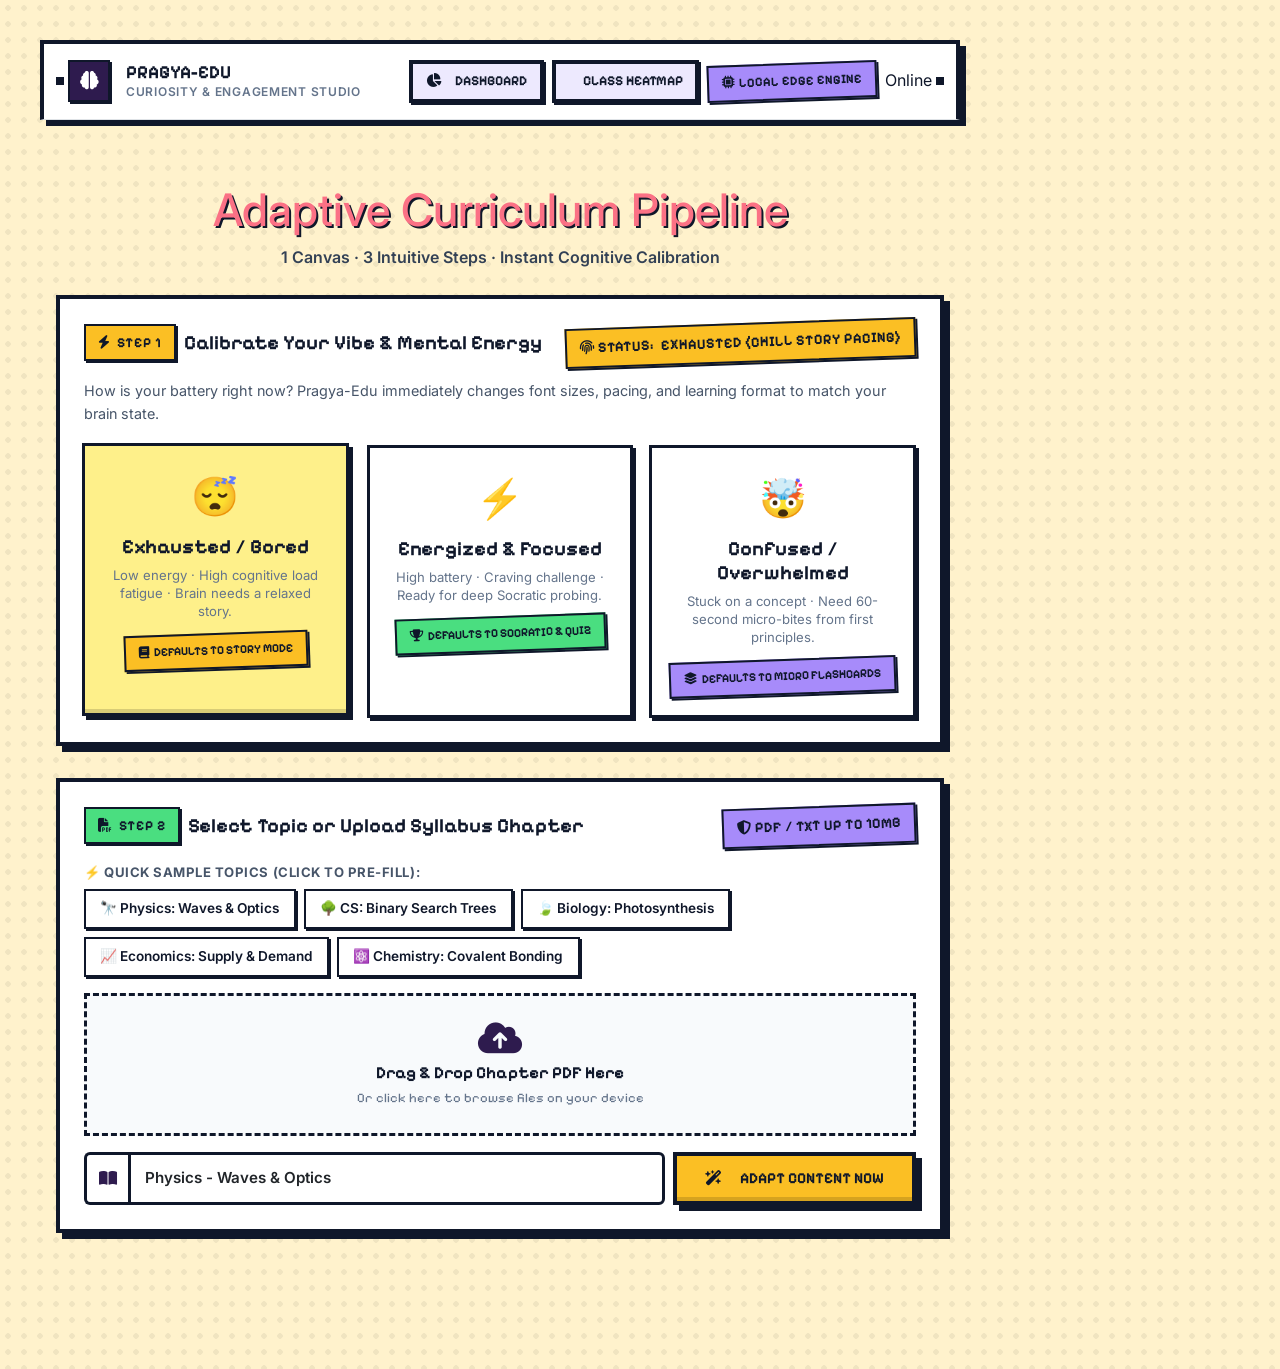
==== commit 434dff4c: "feat: complete backend 6-tier AI engine and streamline 3-step adaptive studio UI - Implemented full " ====
--- a/frontend/curriculum-adapter.html
+++ b/frontend/curriculum-adapter.html
@@ -3,489 +3,1205 @@
 <head>
   <meta charset="UTF-8">
   <meta name="viewport" content="width=device-width, initial-scale=1.0">
-  <title>Pragya-Edu | Curriculum Adapter</title>
-  <meta name="description" content="Module 2: Boredom-Busting Curriculum Adapter - Upload syllabus PDF and get 3 engagement modes">
+  <title>Pragya-Edu | Adaptive Curriculum Studio</title>
+  <meta name="description" content="Pragya-Edu: Personalized Curiosity & Engagement Engine — 3-Step Adaptive Pipeline with Embedded Socratic Coach">
   <link href="https://cdn.jsdelivr.net/npm/bootstrap@5.3.3/dist/css/bootstrap.min.css" rel="stylesheet">
   <link href="https://cdnjs.cloudflare.com/ajax/libs/font-awesome/6.5.1/css/all.min.css" rel="stylesheet">
   <link href="./css/style.css" rel="stylesheet">
+  <style>
+    /* High-polish streamlined pipeline styles */
+    .pipeline-wrapper {
+      max-width: 1040px;
+      margin: 0 auto;
+      padding: 1.5rem 1rem 4rem;
+    }
+    .step-badge {
+      font-family: var(--font-pixel, monospace);
+      font-size: 0.85rem;
+      font-weight: 700;
+      letter-spacing: 0.05em;
+      text-transform: uppercase;
+      padding: 0.35rem 0.75rem;
+      border: 2px solid var(--edu-ink);
+      box-shadow: 2px 2px 0px var(--edu-ink);
+      display: inline-flex;
+      align-items: center;
+      gap: 6px;
+      background: var(--edu-yellow, #FBBF24);
+      color: var(--edu-ink);
+    }
+    .step-card {
+      background: #FFFFFF;
+      border: var(--border-thick);
+      box-shadow: var(--shadow-pixel);
+      padding: 1.5rem;
+      margin-bottom: 2rem;
+      position: relative;
+      transition: var(--transition-smooth);
+    }
+    .emotion-card {
+      border: 3px solid var(--edu-ink);
+      box-shadow: 3px 3px 0px var(--edu-ink);
+      padding: 1.25rem 1rem;
+      background: #FFFFFF;
+      cursor: pointer;
+      text-align: center;
+      transition: all 0.15s ease;
+      height: 100%;
+      user-select: none;
+    }
+    .emotion-card:hover {
+      transform: translate(-3px, -3px);
+      box-shadow: 6px 6px 0px var(--edu-ink);
+      background: var(--edu-soft-yellow, #FEF3C7);
+    }
+    .emotion-card.active {
+      background: #FEF08A;
+      border-color: var(--edu-ink);
+      box-shadow: inset 0 -4px 0 rgba(0,0,0,0.15), 4px 4px 0px var(--edu-ink);
+      transform: translate(-2px, -2px);
+    }
+    .emotion-emoji {
+      font-size: 2.4rem;
+      margin-bottom: 0.5rem;
+      display: inline-block;
+    }
+    .topic-chip {
+      display: inline-flex;
+      align-items: center;
+      gap: 6px;
+      padding: 0.45rem 0.9rem;
+      border: 2px solid var(--edu-ink);
+      box-shadow: 2px 2px 0px var(--edu-ink);
+      background: var(--edu-warm-white, #FFFFFF);
+      color: var(--edu-ink);
+      font-size: 0.85rem;
+      font-weight: 600;
+      cursor: pointer;
+      transition: all 0.1s ease;
+    }
+    .topic-chip:hover {
+      background: var(--edu-soft-lavender, #EDE9FE);
+      transform: translate(-2px, -2px);
+      box-shadow: 4px 4px 0px var(--edu-ink);
+    }
+    .studio-tab-btn {
+      font-family: var(--font-pixel, monospace);
+      font-size: 0.95rem;
+      font-weight: 700;
+      padding: 0.65rem 1.2rem;
+      border: 3px solid var(--edu-ink);
+      box-shadow: 3px 3px 0px var(--edu-ink);
+      background: #FFFFFF;
+      color: var(--edu-ink);
+      cursor: pointer;
+      transition: all 0.15s ease;
+      display: inline-flex;
+      align-items: center;
+      gap: 8px;
+    }
+    .studio-tab-btn:hover {
+      background: var(--edu-soft-blue, #E0F2FE);
+      transform: translate(-2px, -2px);
+      box-shadow: 5px 5px 0px var(--edu-ink);
+    }
+    .studio-tab-btn.active {
+      background: var(--edu-dark-purple, #2E1B4E);
+      color: #FFFFFF;
+      box-shadow: 2px 2px 0px var(--edu-ink);
+      transform: translate(1px, 1px);
+    }
+    .flashcard-interactive {
+      background: #FFFFFF;
+      border: 3px solid var(--edu-ink);
+      box-shadow: 6px 6px 0px var(--edu-ink);
+      min-height: 220px;
+      padding: 2rem;
+      display: flex;
+      flex-direction: column;
+      align-items: center;
+      justify-content: center;
+      text-align: center;
+      cursor: pointer;
+      transition: all 0.2s ease;
+      user-select: none;
+    }
+    .flashcard-interactive:hover {
+      background: #FFFBEB;
+      transform: translate(-2px, -2px);
+      box-shadow: 8px 8px 0px var(--edu-ink);
+    }
+    .socratic-thread-box {
+      background: #F8FAFC;
+      border: 2px solid var(--edu-ink);
+      box-shadow: inset 2px 2px 0px rgba(0,0,0,0.05);
+      max-height: 280px;
+      overflow-y: auto;
+      padding: 1rem;
+      display: flex;
+      flex-direction: column;
+      gap: 0.75rem;
+    }
+    .socratic-msg {
+      max-width: 82%;
+      padding: 0.75rem 1rem;
+      border: 2px solid var(--edu-ink);
+      font-size: 0.92rem;
+      line-height: 1.5;
+    }
+    .socratic-msg.coach {
+      align-self: flex-start;
+      background: #EDE9FE;
+      box-shadow: 3px 3px 0px var(--edu-ink);
+      color: var(--edu-ink);
+    }
+    .socratic-msg.student {
+      align-self: flex-end;
+      background: #DCFCE7;
+      box-shadow: 3px 3px 0px var(--edu-ink);
+      color: var(--edu-ink);
+    }
+    /* Exhausted Mode High-Readability Boost */
+    body.mode-exhausted .story-text {
+      font-size: 1.15rem !important;
+      line-height: 2.0 !important;
+      background: #FEF9C3 !important;
+      border: 3px solid var(--edu-ink);
+      padding: 1.5rem;
+    }
+  </style>
 </head>
 <body>
-  <div id="networkBanner" class="network-banner offline">
-    <i class="fa-solid fa-wifi-slash me-2"></i>Offline Mode Active  Local PDF Parser Running
+  <!-- Network Status Banner -->
+  <div id="networkBanner" class="network-banner offline" style="display:none;">
+    <i class="fa-solid fa-wifi-slash me-2"></i>Edge Mode Active · Running on 6-Tier Offline Resilience
   </div>
 
   <div class="app-container">
-    <nav class="sidebar" id="sidebar">
-      <div class="sidebar-header">
-        <div class="d-flex align-items-center gap-2">
-          <div class="logo-mark" style="width:40px;height:40px;font-size:1.1rem;"><i class="fa-solid fa-brain"></i></div>
+    <!-- Main Full Canvas -->
+    <div class="main-content" style="margin-left: 0; width: 100%;">
+      <!-- Topbar Header -->
+      <header class="topbar d-flex justify-content-between align-items-center flex-wrap gap-2 px-3 px-md-4 py-3 border-bottom">
+        <div class="d-flex align-items-center gap-3">
+          <div class="logo-mark" style="width:42px;height:42px;font-size:1.15rem;display:flex;align-items:center;justify-content:center;background:#2E1B4E;color:#FFF;border:2px solid #0F172A;box-shadow:2px 2px 0px #0F172A;">
+            <i class="fa-solid fa-brain"></i>
+          </div>
           <div>
-            <div class="sidebar-brand">Pragya-Edu</div>
-            <div class="sidebar-tagline">Curiosity Engine</div>
+            <div style="font-family:'Pixelify Sans', monospace; font-weight:700; font-size:1.15rem; color:#0F172A; text-transform:uppercase; line-height:1.1;">Pragya-Edu</div>
+            <div style="font-size:0.75rem; color:#64748B; font-weight:600; text-transform:uppercase; letter-spacing:0.06em;">Curiosity &amp; Engagement Studio</div>
           </div>
         </div>
-      </div>
-      <div class="sidebar-nav">
-        <div class="sidebar-section-label">Student Flow</div>
-        <a href="vibe-check.html" class="sidebar-link"><i class="fa-solid fa-bolt"></i> Vibe Check</a>
-        <a href="curriculum-adapter.html" class="sidebar-link active"><i class="fa-solid fa-book-open"></i> Curriculum Adapter</a>
-        <a href="socratic-mentor.html" class="sidebar-link"><i class="fa-solid fa-microphone-lines"></i> Socratic Mentor</a>
-        <a href="vibe-analytics.html" class="sidebar-link"><i class="fa-solid fa-chart-scatter"></i> Class Analytics</a>
-        <div class="sidebar-section-label mt-3">Profile</div>
-        <a href="dashboard.html" class="sidebar-link"><i class="fa-solid fa-chart-pie"></i> My Dashboard</a>
-      </div>
-      <div class="sidebar-footer">
-        <div id="sidebarConn" class="connectivity-pill offline mb-2">
-          <span class="connectivity-dot"></span><span>Local Mode</span>
+
+        <!-- Navigation Buttons (Clean non-refreshing) -->
+        <div class="d-flex align-items-center gap-2 flex-wrap">
+          <a href="dashboard.html" class="btn-edu-ghost" style="padding:0.4rem 0.8rem; font-size:0.85rem; text-decoration:none;">
+            <i class="fa-solid fa-chart-pie me-1"></i> Dashboard
+          </a>
+          <a href="vibe-analytics.html" class="btn-edu-ghost" style="padding:0.4rem 0.8rem; font-size:0.85rem; text-decoration:none;">
+            <i class="fa-solid fa-chart-scatter me-1"></i> Class Heatmap
+          </a>
+          <!-- Status Badges -->
+          <span id="tierPill" class="badge-edu violet" style="font-size:0.8rem;">
+            <i class="fa-solid fa-microchip me-1"></i><span id="tierLabel">Edge Engine</span>
+          </span>
+          <div id="topConnPill" class="connectivity-pill online">
+            <span class="connectivity-dot"></span><span id="connLabel">Online</span>
+          </div>
         </div>
-        <a href="login.html" class="sidebar-link text-danger"><i class="fa-solid fa-right-from-bracket"></i> Exit</a>
-      </div>
-    </nav>
-
-    <div class="main-content">
-      <div class="topbar">
-        <div class="d-flex align-items-center gap-2">
-          <button class="btn-edu-ghost d-lg-none" onclick="document.getElementById('sidebar').classList.toggle('open')"><i class="fa-solid fa-bars"></i></button>
-          <span style="font-weight:700;font-size:0.9rem;">Module 2 <span class="badge-edu amber ms-1"><i class="fa-solid fa-book-open me-1"></i>Curriculum Adapter</span></span>
+      </header>
+
+      <!-- Unified 3-Step Interactive Canvas -->
+      <main class="pipeline-wrapper">
+        <!-- Hero Title Banner -->
+        <div class="text-center mb-4">
+          <h1 class="hero-title mb-2" style="font-size: clamp(1.8rem, 4vw, 2.8rem); color:#0F172A; text-shadow:none;">
+            <span class="gradient-text">Adaptive Curriculum Pipeline</span>
+          </h1>
+          <p class="section-subtitle mb-1" style="color:#334155; font-size:1rem; font-weight:600;">
+            1 Canvas · 3 Intuitive Steps · Instant Cognitive Calibration
+          </p>
         </div>
-        <div id="topConnPill" class="connectivity-pill offline"><span class="connectivity-dot"></span><span>Offline</span></div>
-      </div>
-
-      <!-- Upload Section -->
-      <div id="uploadSection" class="animate-fade-in-up">
-        <div class="text-center mb-4" style="padding-top:0.5rem;">
-          <div style="font-size:3rem;margin-bottom:0.5rem;" class="animate-float"></div>
-          <h1 class="section-title gradient-text">Boredom-Busting Curriculum Adapter</h1>
-          <p class="section-subtitle">Upload your chapter PDF  Get 3 engagement modes instantly</p>
-        </div>
-
-        <div class="card-edu card-glow-amber mb-4">
-          <div class="dropzone-edu" id="dropZone" onclick="document.getElementById('pdfUpload').click()">
-            <div id="dropZoneContent">
-              <i class="fa-solid fa-cloud-arrow-up" style="font-size:2.5rem;color:var(--edu-violet);margin-bottom:1rem;"></i>
-              <h5 style="color:var(--edu-ink);font-weight:700;">Drag & Drop your PDF Chapter here</h5>
-              <p style="color:rgba(15,23,42,0.6);">or click to browse your files</p>
-              <div class="badge-edu violet mt-2">PDF up to 20MB</div>
-            </div>
-            <div id="fileSelectedInfo" style="display:none;">
-              <i class="fa-solid fa-file-pdf" style="font-size:2rem;color:var(--edu-amber);margin-bottom:0.5rem;"></i>
-              <h6 id="fileNameShow" style="color:var(--edu-ink);font-weight:700;"></h6>
-              <div class="badge-edu emerald"><i class="fa-solid fa-check me-1"></i>Ready to Adapt</div>
-            </div>
-          </div>
-          <input type="file" id="pdfUpload" accept="application/pdf" style="display:none;" onchange="handleFileSelect(this.files[0])">
-
-          <div class="text-center mt-3" id="uploadActions" style="display:none;">
-            <button class="btn-edu-brand" onclick="processDocument()" id="processBtn">
-              <i class="fa-solid fa-wand-magic-sparkles me-2"></i>Transform into 3 Engagement Modes
-            </button>
-          </div>
-        </div>
-
-        <!-- Manual Topic Entry -->
-        <div class="card-edu">
-          <h6 style="color:rgba(15,23,42,0.8);font-size:0.85rem;font-weight:700;margin-bottom:0.75rem;">
-            <i class="fa-solid fa-keyboard me-2" style="color:var(--edu-violet);"></i>Or type your topic manually (no PDF needed)
-          </h6>
-          <div class="d-flex gap-2">
-            <input id="manualTopic" class="input-edu" placeholder="e.g. Newton's Laws of Motion, Chapter 3  Force and Mass..." style="flex:1;">
-            <button class="btn-edu-primary" onclick="processManual()" style="white-space:nowrap;flex-shrink:0;">
-              <i class="fa-solid fa-wand-magic-sparkles"></i> Adapt
-            </button>
-          </div>
-        </div>
-      </div>
-
-      <!-- Processing State -->
-      <div id="processingState" style="display:none;" class="text-center py-5 animate-fade-in">
-        <div class="spinner-edu mx-auto mb-4"></div>
-        <h5 style="color:var(--edu-ink);font-weight:700;" id="processingMsg">Extracting your document...</h5>
-        <p style="color:rgba(15,23,42,0.6);" id="processingSubmsg">Analyzing content structure</p>
-        <div class="progress-edu mt-3" style="max-width:300px;margin:0 auto;height:4px;">
-          <div class="progress-edu-fill" id="procProgress" style="width:0%;transition:width 0.5s ease;"></div>
-        </div>
-      </div>
-
-      <!-- Mode Selection & Output -->
-      <div id="outputSection" style="display:none;" class="animate-fade-in-up">
-        <div class="d-flex align-items-center justify-content-between mb-3">
-          <div>
-            <h2 class="section-title">Choose Your Learning Mode</h2>
-            <p class="section-subtitle" id="docTitle">Document processed successfully</p>
-          </div>
-          <button class="btn-edu-ghost" onclick="resetUpload()"><i class="fa-solid fa-rotate-right me-1"></i>New Document</button>
-        </div>
-
-        <!-- 3 Mode Cards -->
-        <div class="row g-3 mb-4">
-          <div class="col-md-4">
-            <div class="mode-card eli5" id="modeELI5" onclick="selectMode('eli5')">
-              <div class="mode-icon" style="background:rgba(245,158,11,0.15);color:var(--edu-amber);"></div>
-              <h5 style="font-weight:800;color:var(--edu-ink);margin-bottom:0.5rem;">ELI5 Story Mode</h5>
-              <p style="font-size:0.82rem;color:rgba(15,23,42,0.56);">Dense theory transformed into a gamified story / mystery narrative. Perfect for low-motivation days.</p>
-              <div class="badge-edu amber mt-2"><i class="fa-solid fa-star me-1"></i>Recommended for you</div>
-            </div>
-          </div>
-          <div class="col-md-4">
-            <div class="mode-card micro" id="modeMicro" onclick="selectMode('micro')">
-              <div class="mode-icon" style="background:rgba(16,185,129,0.15);color:var(--edu-emerald);"></div>
-              <h5 style="font-weight:800;color:var(--edu-ink);margin-bottom:0.5rem;">60-Second Micro-Bites</h5>
-              <p style="font-size:0.82rem;color:rgba(15,23,42,0.56);">Rapid flashcard key takeaways for low-attention spans. Swipe through in under a minute.</p>
-              <div class="badge-edu emerald mt-2"><i class="fa-solid fa-bolt me-1"></i>Quick & Effective</div>
-            </div>
-          </div>
-          <div class="col-md-4">
-            <div class="mode-card quiz" id="modeQuiz" onclick="selectMode('quiz')">
-              <div class="mode-icon" style="background:rgba(79,70,229,0.15);color:var(--edu-indigo);"></div>
-              <h5 style="font-weight:800;color:var(--edu-ink);margin-bottom:0.5rem;">Gamified Dynamic Quiz</h5>
-              <p style="font-size:0.82rem;color:rgba(15,23,42,0.56);">10-question MCQ with instant color-coded feedback and conceptual breakdowns.</p>
-              <div class="badge-edu violet mt-2"><i class="fa-solid fa-trophy me-1"></i>Test Your Knowledge</div>
-            </div>
-          </div>
-        </div>
-
-        <!-- Content Output Area -->
-        <div id="contentArea">
-          <!-- ELI5 Content -->
-          <div id="contentELI5" class="tabs-content">
-            <div class="card-edu card-glow-amber">
-              <div class="d-flex align-items-center gap-2 mb-3">
-                <span style="font-size:1.5rem;"></span>
-                <h5 style="font-weight:800;color:var(--edu-ink);margin:0;">The Story of <span id="eli5TopicTitle" class="gradient-text">Your Topic</span></h5>
-              </div>
-              <div id="eli5Content" style="line-height:1.9;color:var(--edu-ink);font-size:0.95rem;"></div>
-              <div class="mt-3 d-flex gap-2">
-                <button class="btn-edu-ghost" onclick="window.location.href='socratic-mentor.html'"><i class="fa-solid fa-microphone-lines me-1"></i>Discuss with Socratic Mentor</button>
-              </div>
-            </div>
-          </div>
-
-          <!-- Micro-Bites Content -->
-          <div id="contentMicro" class="tabs-content">
-            <div class="card-edu card-glow-emerald">
-              <div class="d-flex align-items-center justify-content-between mb-3">
-                <div class="d-flex align-items-center gap-2">
-                  <span style="font-size:1.5rem;"></span>
-                  <h5 style="font-weight:800;color:var(--edu-ink);margin:0;">60-Second Micro-Bites</h5>
-                </div>
-                <div class="badge-edu emerald" id="flashcardCounter">1 / 6</div>
-              </div>
-              <div id="flashcardArea">
-                <div class="flashcard" id="currentFlashcard" onclick="flipCard()">
-                  <div id="flashcardInner" style="font-size:1.05rem;font-weight:600;color:var(--edu-ink);"></div>
+
+        <!-- =============================================================== -->
+        <!-- STEP 1: VIBE & ENERGY CHECK -->
+        <!-- =============================================================== -->
+        <section class="step-card animate-fade-in-up" id="step1Container">
+          <div class="d-flex align-items-center justify-content-between mb-3 flex-wrap gap-2">
+            <div class="d-flex align-items-center gap-2">
+              <span class="step-badge"><i class="fa-solid fa-bolt"></i> Step 1</span>
+              <h3 style="font-family:'Pixelify Sans', monospace; font-size:1.25rem; font-weight:700; color:var(--edu-ink); margin:0;">
+                Calibrate Your Vibe &amp; Mental Energy
+              </h3>
+            </div>
+            <span class="badge-edu amber" id="activeVibeBadge">
+              <i class="fa-solid fa-fingerprint me-1"></i>Status: <strong id="vibeStatusText" class="ms-1">Awaiting Pick</strong>
+            </span>
+          </div>
+
+          <p style="font-size:0.9rem; color:#475569; margin-bottom:1.25rem;">
+            How is your battery right now? Pragya-Edu immediately changes font sizes, pacing, and learning format to match your brain state.
+          </p>
+
+          <div class="row g-3">
+            <!-- Emotion Card 1: Exhausted -->
+            <div class="col-md-4">
+              <div class="emotion-card" id="cardExhausted" onclick="selectVibe('exhausted')">
+                <span class="emotion-emoji">😴</span>
+                <h5 style="font-family:'Pixelify Sans', monospace; font-weight:700; color:var(--edu-ink); margin-bottom:0.4rem;">
+                  Exhausted / Bored
+                </h5>
+                <p style="font-size:0.82rem; color:#64748B; margin-bottom:0.75rem; line-height:1.4;">
+                  Low energy · High cognitive load fatigue · Brain needs a relaxed story.
+                </p>
+                <div class="badge-edu amber" style="font-size:0.75rem;">
+                  <i class="fa-solid fa-book me-1"></i>Defaults to Story Mode
                 </div>
               </div>
-              <div class="d-flex gap-2 mt-3 justify-content-center">
-                <button class="btn-edu-outline" onclick="prevCard()"><i class="fa-solid fa-chevron-left me-1"></i>Prev</button>
-                <button class="btn-edu-primary" onclick="nextCard()">Next <i class="fa-solid fa-chevron-right ms-1"></i></button>
+            </div>
+
+            <!-- Emotion Card 2: Energized -->
+            <div class="col-md-4">
+              <div class="emotion-card" id="cardEnergized" onclick="selectVibe('energized')">
+                <span class="emotion-emoji">⚡</span>
+                <h5 style="font-family:'Pixelify Sans', monospace; font-weight:700; color:var(--edu-ink); margin-bottom:0.4rem;">
+                  Energized &amp; Focused
+                </h5>
+                <p style="font-size:0.82rem; color:#64748B; margin-bottom:0.75rem; line-height:1.4;">
+                  High battery · Craving challenge · Ready for deep Socratic probing.
+                </p>
+                <div class="badge-edu emerald" style="font-size:0.75rem;">
+                  <i class="fa-solid fa-trophy me-1"></i>Defaults to Socratic &amp; Quiz
+                </div>
               </div>
             </div>
-          </div>
-
-          <!-- Quiz Content -->
-          <div id="contentQuiz" class="tabs-content">
-            <div class="card-edu card-glow-violet">
-              <div class="d-flex align-items-center justify-content-between mb-3">
+
+            <!-- Emotion Card 3: Confused -->
+            <div class="col-md-4">
+              <div class="emotion-card" id="cardConfused" onclick="selectVibe('confused')">
+                <span class="emotion-emoji">🤯</span>
+                <h5 style="font-family:'Pixelify Sans', monospace; font-weight:700; color:var(--edu-ink); margin-bottom:0.4rem;">
+                  Confused / Overwhelmed
+                </h5>
+                <p style="font-size:0.82rem; color:#64748B; margin-bottom:0.75rem; line-height:1.4;">
+                  Stuck on a concept · Need 60-second micro-bites from first principles.
+                </p>
+                <div class="badge-edu violet" style="font-size:0.75rem;">
+                  <i class="fa-solid fa-layer-group me-1"></i>Defaults to Micro Flashcards
+                </div>
+              </div>
+            </div>
+          </div>
+        </section>
+
+        <!-- =============================================================== -->
+        <!-- STEP 2: UPLOAD OR SELECT TOPIC -->
+        <!-- =============================================================== -->
+        <section class="step-card animate-fade-in-up" id="step2Container">
+          <div class="d-flex align-items-center justify-content-between mb-3 flex-wrap gap-2">
+            <div class="d-flex align-items-center gap-2">
+              <span class="step-badge" style="background:var(--edu-pixel-green);"><i class="fa-solid fa-file-pdf"></i> Step 2</span>
+              <h3 style="font-family:'Pixelify Sans', monospace; font-size:1.25rem; font-weight:700; color:var(--edu-ink); margin:0;">
+                Select Topic or Upload Syllabus Chapter
+              </h3>
+            </div>
+            <span class="badge-edu violet">
+              <i class="fa-solid fa-shield-halved me-1"></i>PDF / TXT up to 10MB
+            </span>
+          </div>
+
+          <!-- Quick Topic Preset Chips -->
+          <div class="mb-3">
+            <label style="font-size:0.82rem; font-weight:700; color:#475569; text-transform:uppercase; letter-spacing:0.04em; margin-bottom:0.4rem; display:block;">
+              ⚡ Quick Sample Topics (Click to Pre-fill):
+            </label>
+            <div class="d-flex flex-wrap gap-2">
+              <button type="button" class="topic-chip" onclick="applyPresetTopic('Physics - Waves & Optics')">
+                🔭 Physics: Waves &amp; Optics
+              </button>
+              <button type="button" class="topic-chip" onclick="applyPresetTopic('Computer Science - Binary Search Trees')">
+                🌳 CS: Binary Search Trees
+              </button>
+              <button type="button" class="topic-chip" onclick="applyPresetTopic('Biology - Photosynthesis & ATP')">
+                🍃 Biology: Photosynthesis
+              </button>
+              <button type="button" class="topic-chip" onclick="applyPresetTopic('Economics - Supply, Demand & Inflation')">
+                📈 Economics: Supply &amp; Demand
+              </button>
+              <button type="button" class="topic-chip" onclick="applyPresetTopic('Chemistry - Covalent Bonding')">
+                ⚛️ Chemistry: Covalent Bonding
+              </button>
+            </div>
+          </div>
+
+          <!-- Drag & Drop Zone -->
+          <div class="dropzone-edu mb-3 p-4 text-center" id="dropZone" style="border:3px dashed var(--edu-ink); background:#F8FAFC; cursor:pointer;" onclick="document.getElementById('pdfUpload').click()">
+            <div id="dropZonePrompt">
+              <i class="fa-solid fa-cloud-arrow-up mb-2" style="font-size:2.2rem; color:var(--edu-dark-purple);"></i>
+              <h5 style="font-weight:700; color:var(--edu-ink); font-size:1.05rem; margin-bottom:0.25rem;">
+                Drag &amp; Drop Chapter PDF Here
+              </h5>
+              <p style="font-size:0.82rem; color:#64748B; margin:0;">
+                Or click here to browse files on your device
+              </p>
+            </div>
+            <div id="fileSelectedDisplay" style="display:none;">
+              <i class="fa-solid fa-file-circle-check text-success mb-2" style="font-size:2.2rem;"></i>
+              <h6 id="selectedFileName" style="font-weight:700; color:var(--edu-ink); margin:0;">chapter.pdf</h6>
+              <span class="badge-edu emerald mt-2"><i class="fa-solid fa-check me-1"></i>File Attached</span>
+            </div>
+          </div>
+          <!-- Hidden Native File Input -->
+          <input type="file" id="pdfUpload" accept=".pdf,.txt,.docx" style="display:none;" onchange="handleFilePicked(event)">
+
+          <!-- Manual Topic Input & Action Button -->
+          <div class="d-flex flex-column flex-md-row gap-2 align-items-stretch">
+            <div class="input-group" style="flex:1;">
+              <span class="input-group-text" style="background:#FFFFFF; border:3px solid var(--edu-ink); border-right:none; font-weight:700;">
+                <i class="fa-solid fa-book-open" style="color:var(--edu-dark-purple);"></i>
+              </span>
+              <input type="text" id="manualTopic" class="form-control" placeholder="e.g. Newton's Laws of Motion, Quantum Physics, Data Structures..." style="border:3px solid var(--edu-ink); font-size:0.95rem; font-weight:600; padding:0.65rem 0.9rem;" value="Physics - Waves & Optics">
+            </div>
+
+            <button type="button" id="adapt-btn" class="btn-edu-brand" style="white-space:nowrap; padding:0.65rem 1.75rem; font-size:0.95rem;" onclick="executeAdaptation(event)">
+              <i class="fa-solid fa-wand-magic-sparkles me-2"></i>Adapt Content Now
+            </button>
+          </div>
+        </section>
+
+        <!-- =============================================================== -->
+        <!-- PROCESSING STATE (Non-blocking, Dynamic DOM update) -->
+        <!-- =============================================================== -->
+        <div id="processingSection" style="display:none;" class="step-card text-center py-4 animate-fade-in">
+          <div class="spinner-edu mx-auto mb-3" style="width:48px;height:48px;border-width:5px;"></div>
+          <h4 id="procStepTitle" style="font-family:'Pixelify Sans', monospace; font-weight:700; color:var(--edu-ink); margin-bottom:0.25rem;">
+            Analyzing Concept Structure...
+          </h4>
+          <p id="procStepSub" style="font-size:0.85rem; color:#64748B; margin-bottom:1rem;">
+            Aligning cognitive load to your selected vibe state
+          </p>
+          <div class="progress-edu mx-auto" style="max-width:340px; height:6px;">
+            <div class="progress-edu-fill" id="procBar" style="width:15%; transition:width 0.4s ease;"></div>
+          </div>
+        </div>
+
+        <!-- =============================================================== -->
+        <!-- STEP 3: ADAPTED OUTPUT STUDIO -->
+        <!-- =============================================================== -->
+        <section class="step-card animate-fade-in-up" id="step3Studio" style="display:none;">
+          <!-- Studio Header & Mode Tabs -->
+          <div class="d-flex align-items-center justify-content-between flex-wrap gap-3 pb-3 mb-3 border-bottom">
+            <div>
+              <div class="d-flex align-items-center gap-2">
+                <span class="step-badge" style="background:var(--edu-sky);"><i class="fa-solid fa-sparkles"></i> Step 3</span>
+                <h3 style="font-family:'Pixelify Sans', monospace; font-size:1.35rem; font-weight:700; color:var(--edu-ink); margin:0;">
+                  Adapted Learning Studio
+                </h3>
+              </div>
+              <p style="font-size:0.85rem; color:#64748B; margin:0.25rem 0 0;" id="studioTopicSubtitle">
+                Active Topic: <strong>Physics - Waves &amp; Optics</strong> · Calibrated Mode: <strong>Story Mode</strong>
+              </p>
+            </div>
+
+            <!-- Mode Switcher Tabs (Buttons with type="button" preventing any reload) -->
+            <div class="d-flex gap-2 flex-wrap" role="tablist">
+              <button type="button" id="story-mode-btn" class="studio-tab-btn active" onclick="switchOutputTab('story', event)">
+                <i class="fa-solid fa-book-sparkles"></i> 📖 Story Mode
+              </button>
+              <button type="button" id="flashcards-mode-btn" class="studio-tab-btn" onclick="switchOutputTab('flashcards', event)">
+                <i class="fa-solid fa-layer-group"></i> ⚡ Micro Flashcards
+              </button>
+              <button type="button" id="quiz-mode-btn" class="studio-tab-btn" onclick="switchOutputTab('quiz', event)">
+                <i class="fa-solid fa-gamepad"></i> 🎯 Gamified Quiz
+              </button>
+            </div>
+          </div>
+
+          <!-- TAB 1: STORY MODE (ELI5) -->
+          <div id="tabContentStory" class="studio-tab-pane">
+            <div class="p-3 mb-3" style="background:#FFFBEB; border:2px solid var(--edu-ink); box-shadow:3px 3px 0px var(--edu-ink);">
+              <div class="d-flex align-items-center justify-content-between mb-2">
                 <div class="d-flex align-items-center gap-2">
-                  <span style="font-size:1.5rem;"></span>
-                  <h5 style="font-weight:800;color:var(--edu-ink);margin:0;">Gamified Quiz</h5>
+                  <span style="font-size:1.3rem;">🎮</span>
+                  <h5 style="font-family:'Pixelify Sans', monospace; font-weight:700; color:var(--edu-ink); margin:0;">
+                    Gamified Concept Narrative: <span id="storyTitleSpan" style="color:var(--edu-dark-purple);">Topic</span>
+                  </h5>
                 </div>
-                <div id="quizScoreBadge" class="badge-edu amber" style="display:none;"></div>
+                <span class="badge-edu amber"><i class="fa-solid fa-brain me-1"></i>Low Cognitive Friction</span>
               </div>
-              <div id="quizArea"></div>
-              <div id="quizSubmitArea" class="mt-3 text-center" style="display:none;">
-                <button class="btn-edu-brand" onclick="submitQuiz()" id="quizSubmitBtn">
-                  <i class="fa-solid fa-paper-plane me-2"></i>Submit & See Results
+              <div class="story-text" id="storyBodyContent" style="font-size:0.98rem; line-height:1.75; color:#1E293B;">
+                <!-- Dynamically injected story -->
+              </div>
+            </div>
+          </div>
+
+          <!-- TAB 2: MICRO FLASHCARDS -->
+          <div id="tabContentFlashcards" class="studio-tab-pane" style="display:none;">
+            <div class="d-flex align-items-center justify-content-between mb-2">
+              <h5 style="font-family:'Pixelify Sans', monospace; font-weight:700; color:var(--edu-ink); margin:0;">
+                <i class="fa-solid fa-bolt text-warning me-2"></i>60-Second Concept Micro-Bites
+              </h5>
+              <span class="badge-edu emerald" id="cardCounterBadge">1 / 6</span>
+            </div>
+
+            <!-- Interactive Flip Card -->
+            <div class="flashcard-interactive mb-3" id="mainFlashcard" onclick="flipActiveCard(event)" title="Click to flip card">
+              <span id="flipHint" style="font-size:0.75rem; text-transform:uppercase; letter-spacing:0.06em; color:#94A3B8; font-weight:700; margin-bottom:0.75rem;">
+                <i class="fa-solid fa-arrows-rotate me-1"></i>Click card to flip
+              </span>
+              <div id="cardContentText" style="font-size:1.15rem; font-weight:700; color:var(--edu-ink); max-width:85%;">
+                Front of card loading...
+              </div>
+            </div>
+
+            <!-- Card Controls (type="button") -->
+            <div class="d-flex justify-content-center gap-3">
+              <button type="button" class="btn-edu-outline" onclick="prevFlashcard(event)" style="padding:0.45rem 1.25rem;">
+                <i class="fa-solid fa-arrow-left me-1"></i> Prev
+              </button>
+              <button type="button" class="btn-edu-ghost" onclick="flipActiveCard(event)" style="padding:0.45rem 1.25rem;">
+                <i class="fa-solid fa-repeat me-1"></i> Flip
+              </button>
+              <button type="button" class="btn-edu-primary" onclick="nextFlashcard(event)" style="padding:0.45rem 1.25rem;">
+                Next <i class="fa-solid fa-arrow-right ms-1"></i>
+              </button>
+            </div>
+          </div>
+
+          <!-- TAB 3: GAMIFIED QUIZ -->
+          <div id="tabContentQuiz" class="studio-tab-pane" style="display:none;">
+            <div class="d-flex align-items-center justify-content-between mb-3">
+              <h5 style="font-family:'Pixelify Sans', monospace; font-weight:700; color:var(--edu-ink); margin:0;">
+                <i class="fa-solid fa-trophy text-primary me-2"></i>Adaptive Diagnostic Quiz
+              </h5>
+              <div id="quizResultBadge" class="badge-edu amber" style="display:none;">Score: 0/5</div>
+            </div>
+            <div id="quizContainerArea">
+              <!-- Dynamically populated MCQs -->
+            </div>
+            <div class="text-center mt-3" id="quizSubmitWrapper">
+              <button type="button" class="btn-edu-brand" onclick="gradeActiveQuiz(event)">
+                <i class="fa-solid fa-check-double me-2"></i>Submit Answers &amp; Check Vibe
+              </button>
+            </div>
+          </div>
+
+          <!-- ============================================================= -->
+          <!-- EMBEDDED SOCRATIC COACH (DIRECTLY UNDER OUTPUT) -->
+          <!-- ============================================================= -->
+          <div class="mt-4 pt-3 border-top" id="embeddedSocraticArea">
+            <div class="d-flex align-items-center justify-content-between flex-wrap gap-2 mb-3">
+              <div class="d-flex align-items-center gap-2">
+                <div style="width:36px;height:36px;border-radius:50%;background:#2E1B4E;color:#FFF;display:flex;align-items:center;justify-content:center;font-size:1rem;border:2px solid var(--edu-ink);">
+                  <i class="fa-solid fa-user-graduate"></i>
+                </div>
+                <div>
+                  <h5 style="font-family:'Pixelify Sans', monospace; font-weight:700; color:var(--edu-ink); margin:0;">
+                    Socrates AI Coach (Embedded)
+                  </h5>
+                  <small style="color:#64748B;">Probe your understanding directly without changing pages</small>
+                </div>
+              </div>
+
+              <!-- Voice & Depth Toggles -->
+              <div class="d-flex gap-2 align-items-center">
+                <button type="button" id="ttsAudioBtn" class="btn-edu-ghost" style="padding:0.35rem 0.75rem; font-size:0.8rem;" onclick="speakSocratesLastPrompt(event)">
+                  <i class="fa-solid fa-volume-high me-1"></i><span id="ttsBtnText">Listen to Socrates</span>
                 </button>
+                <select id="socraticDepthSelect" class="form-select form-select-sm" style="width:auto; border:2px solid var(--edu-ink); font-weight:600; font-size:0.8rem;" onchange="changeSocraticDepth(event)">
+                  <option value="surface">🌱 Surface (Foundational)</option>
+                  <option value="medium" selected>🌿 Medium (Application)</option>
+                  <option value="deep">🌳 Deep (Philosophical)</option>
+                </select>
               </div>
             </div>
-          </div>
-        </div>
-      </div>
+
+            <!-- Dialogue History Box -->
+            <div class="socratic-thread-box mb-2" id="socraticThread">
+              <div class="socratic-msg coach" id="socraticOpeningMsg">
+                <strong>🏛️ Socrates:</strong><br>
+                <span id="socraticQuestionText">
+                  Before we delve into technical formulas — what is the fundamental purpose of this concept in everyday reality?
+                </span>
+              </div>
+            </div>
+
+            <!-- Quick Probes Pills -->
+            <div class="d-flex gap-2 flex-wrap mb-2">
+              <button type="button" class="btn-edu-ghost" style="padding:0.25rem 0.65rem; font-size:0.78rem;" onclick="sendQuickSocratic('Can you give me a real-world example of where this applies?', event)">
+                💡 Real-world example
+              </button>
+              <button type="button" class="btn-edu-ghost" style="padding:0.25rem 0.65rem; font-size:0.78rem;" onclick="sendQuickSocratic('Where does this concept completely break down?', event)">
+                ⚡ Where does it fail?
+              </button>
+              <button type="button" class="btn-edu-ghost" style="padding:0.25rem 0.65rem; font-size:0.78rem;" onclick="sendQuickSocratic('ELI5: Explain it to me in 2 sentences.', event)">
+                🐣 Simplify ELI5
+              </button>
+            </div>
+
+            <!-- Socratic Reply Input Form (with explicit type="button" and e.preventDefault) -->
+            <div class="d-flex gap-2 align-items-center">
+              <input type="text" id="socraticUserReply" class="form-control" placeholder="Share your perspective or answer Socrates' probe..." style="border:3px solid var(--edu-ink); font-size:0.9rem; font-weight:600; padding:0.6rem 0.85rem;" onkeydown="handleSocraticKey(event)">
+              <button type="button" id="socratic-voice-btn" class="btn-edu-ghost" style="height:46px; width:46px; padding:0; display:flex; align-items:center; justify-content:center; border:3px solid var(--edu-ink);" onclick="toggleVoiceDictation(event)" title="Speech Dictation">
+                <i class="fa-solid fa-microphone" id="micIcon"></i>
+              </button>
+              <button type="button" id="socratic-send-btn" class="btn-edu-primary" style="height:46px; padding:0 1.25rem; white-space:nowrap;" onclick="submitSocraticAnswer(event)">
+                <i class="fa-solid fa-paper-plane me-1"></i> Send
+              </button>
+            </div>
+          </div>
+        </section>
+      </main>
     </div>
   </div>
 
+  <!-- API and Business Logic -->
   <script src="./js/api.js"></script>
-
   <script>
-    let currentFlashcardIndex = 0;
-    let flashcards = [];
-    let quizQuestions = [];
-    let quizAnswers = {};
-    let currentMode = null;
-    let docContent = '';
-
+    /* =====================================================================
+       PRAGYA-EDU ADAPTIVE PIPELINE CONTROLLER
+       All handlers strictly use e.preventDefault() & type="button"
+       ===================================================================== */
+    'use strict';
+
+    // Application state
+    const State = {
+      vibe: 'exhausted',          // exhausted / energized / confused
+      topic: 'Physics - Waves & Optics',
+      fileAttached: null,
+      activeTab: 'story',
+      flashcards: [],
+      cardIndex: 0,
+      cardFlipped: false,
+      quizData: [],
+      userAnswers: {},
+      socraticHistory: [],
+      isRecognizing: false,
+      recognition: null,
+      synth: window.speechSynthesis || null,
+      lastSocraticPrompt: ''
+    };
+
+    // ── INITIALIZATION ────────────────────────────────────────────────
     document.addEventListener('DOMContentLoaded', () => {
-      setupNetworkMonitor();
-      setupDropzone();
-      const topic = localStorage.getItem('pe_topic') || 'your selected topic';
-      document.getElementById('manualTopic').placeholder = 'e.g. ' + topic + '...';
+      initNetworkMonitoring();
+      restoreSavedProfile();
+      setupDragDrop();
+      setupSpeechRecognition();
+      // Select default vibe to seed active state
+      selectVibe(State.vibe, false);
     });
 
-    function setupDropzone() {
+    // ── RESTORE PROFILE ───────────────────────────────────────────────
+    function restoreSavedProfile() {
+      try {
+        const savedTopic = localStorage.getItem('pe_topic');
+        if (savedTopic) {
+          State.topic = savedTopic;
+          const input = document.getElementById('manualTopic');
+          if (input) input.value = savedTopic;
+        }
+      } catch (e) {}
+    }
+
+    // ── NETWORK STATUS & ACTIVE TIER MONITOR ─────────────────────────
+    async function initNetworkMonitoring() {
+      const connPill = document.getElementById('topConnPill');
+      const connLabel = document.getElementById('connLabel');
+      const tierLabel = document.getElementById('tierLabel');
+      const banner = document.getElementById('networkBanner');
+
+      async function refreshState() {
+        const online = navigator.onLine;
+        if (connPill) connPill.className = 'connectivity-pill ' + (online ? 'online' : 'offline');
+        if (connLabel) connLabel.textContent = online ? 'Online' : 'Edge Mode';
+
+        if (online) {
+          try {
+            const status = await PragyaAPI.checkBackendStatus();
+            if (tierLabel) tierLabel.textContent = status.tier_label || 'Cloud AI';
+            if (banner) banner.style.display = 'none';
+          } catch (e) {
+            if (tierLabel) tierLabel.textContent = 'Edge Engine';
+          }
+        } else {
+          if (tierLabel) tierLabel.textContent = 'Edge Heuristic';
+          if (banner) banner.style.display = 'block';
+        }
+      }
+
+      window.addEventListener('online', refreshState);
+      window.addEventListener('offline', refreshState);
+      await refreshState();
+    }
+
+    // ── STEP 1: VIBE SELECTION ────────────────────────────────────────
+    function selectVibe(vibe, showFeedback = true) {
+      State.vibe = vibe;
+
+      // Update card UI classes
+      const cards = {
+        exhausted: document.getElementById('cardExhausted'),
+        energized: document.getElementById('cardEnergized'),
+        confused: document.getElementById('cardConfused')
+      };
+
+      Object.keys(cards).forEach(k => {
+        if (cards[k]) cards[k].classList.toggle('active', k === vibe);
+      });
+
+      const vibeNames = {
+        exhausted: 'Exhausted (Chill Story Pacing)',
+        energized: 'Energized (Active Challenge)',
+        confused: 'Confused (60s Micro-Bites)'
+      };
+
+      const statusEl = document.getElementById('vibeStatusText');
+      if (statusEl) statusEl.textContent = vibeNames[vibe] || vibe;
+
+      // Adapt body styling for visual accessibility
+      document.body.classList.toggle('mode-exhausted', vibe === 'exhausted');
+
+      // Auto-adapt target output tab
+      if (vibe === 'exhausted') {
+        State.activeTab = 'story';
+      } else if (vibe === 'energized') {
+        State.activeTab = 'quiz';
+      } else if (vibe === 'confused') {
+        State.activeTab = 'flashcards';
+      }
+
+      // If Studio is already showing, swap tab smoothly
+      const studio = document.getElementById('step3Studio');
+      if (studio && studio.style.display !== 'none') {
+        switchOutputTab(State.activeTab);
+      }
+
+      // Persist profile
+      try {
+        localStorage.setItem('pe_energy', vibe);
+      } catch (e) {}
+    }
+
+    // ── STEP 2: TOPIC PRESETS & FILE HANDLING ────────────────────────
+    function applyPresetTopic(topicStr) {
+      State.topic = topicStr;
+      const input = document.getElementById('manualTopic');
+      if (input) input.value = topicStr;
+      try { localStorage.setItem('pe_topic', topicStr); } catch (e) {}
+    }
+
+    function setupDragDrop() {
       const dz = document.getElementById('dropZone');
-      ['dragenter','dragover'].forEach(e => dz.addEventListener(e, ev => { ev.preventDefault(); dz.classList.add('dragover'); }));
-      ['dragleave','drop'].forEach(e => dz.addEventListener(e, ev => { ev.preventDefault(); dz.classList.remove('dragover'); }));
-      dz.addEventListener('drop', ev => { const file = ev.dataTransfer.files[0]; if (file.type === 'application/pdf') handleFileSelect(file); });
-    }
-
-    function handleFileSelect(file) {
+      if (!dz) return;
+
+      ['dragenter', 'dragover'].forEach(name => {
+        dz.addEventListener(name, (e) => {
+          e.preventDefault();
+          e.stopPropagation();
+          dz.style.background = '#EDE9FE';
+        });
+      });
+
+      ['dragleave', 'drop'].forEach(name => {
+        dz.addEventListener(name, (e) => {
+          e.preventDefault();
+          e.stopPropagation();
+          dz.style.background = '#F8FAFC';
+        });
+      });
+
+      dz.addEventListener('drop', (e) => {
+        if (e.dataTransfer && e.dataTransfer.files && e.dataTransfer.files.length > 0) {
+          handleFile(e.dataTransfer.files[0]);
+        }
+      });
+    }
+
+    function handleFilePicked(e) {
+      if (e.target && e.target.files && e.target.files.length > 0) {
+        handleFile(e.target.files[0]);
+      }
+    }
+
+    function handleFile(file) {
       if (!file) return;
-      document.getElementById('dropZoneContent').style.display = 'none';
-      document.getElementById('fileSelectedInfo').style.display = 'block';
-      document.getElementById('fileNameShow').textContent = file.name + ' (' + (file.size/1024).toFixed(0) + ' KB)';
-      document.getElementById('uploadActions').style.display = 'block';
-
-      const reader = new FileReader();
-      reader.onload = function(e) { docContent = 'PDF Content: ' + file.name; };
-      reader.readAsDataURL(file);
-    }
-
-    function processDocument() {
-      const topic = localStorage.getItem('pe_topic') || 'Physics';
-      showProcessing();
-      setTimeout(() => { generateContent(topic); }, 2500);
-    }
-
-    function processManual() {
-      const topic = document.getElementById('manualTopic').value.trim() || localStorage.getItem('pe_topic') || 'Newton\'s Laws';
-      showProcessing();
-      setTimeout(() => { generateContent(topic); }, 2000);
-    }
-
-    function showProcessing() {
-      document.getElementById('uploadSection').style.display = 'none';
-      document.getElementById('processingState').style.display = 'block';
-      const msgs = [
-        ['Extracting your document...', 'Analyzing content structure'],
-        ['Identifying key concepts...', 'Mapping knowledge graph'],
-        ['Generating engagement modes...', 'Crafting personalized content'],
-        ['Almost ready!', 'Finalizing your learning experience']
+      State.fileAttached = file;
+      const promptEl = document.getElementById('dropZonePrompt');
+      const displayEl = document.getElementById('fileSelectedDisplay');
+      const nameEl = document.getElementById('selectedFileName');
+
+      if (promptEl) promptEl.style.display = 'none';
+      if (displayEl) displayEl.style.display = 'block';
+      if (nameEl) nameEl.textContent = `${file.name} (${(file.size / 1024).toFixed(1)} KB)`;
+
+      // Derive topic from filename if empty
+      const derived = file.name.replace(/\.[^/.]+$/, "").replace(/[-_]/g, " ");
+      const input = document.getElementById('manualTopic');
+      if (input && !input.value.trim()) {
+        input.value = derived;
+        State.topic = derived;
+      }
+    }
+
+    // ── EXECUTE ADAPTATION PIPELINE ──────────────────────────────────
+    async function executeAdaptation(e) {
+      if (e) {
+        e.preventDefault();
+        e.stopPropagation();
+      }
+
+      const input = document.getElementById('manualTopic');
+      const topic = (input && input.value.trim()) ? input.value.trim() : State.topic || 'General Science';
+      State.topic = topic;
+
+      // Show processing bar
+      const procSection = document.getElementById('processingSection');
+      const procTitle = document.getElementById('procStepTitle');
+      const procBar = document.getElementById('procBar');
+      const studio = document.getElementById('step3Studio');
+
+      if (procSection) procSection.style.display = 'block';
+      if (studio) studio.style.display = 'none';
+
+      // Animated steps
+      const steps = [
+        { pct: 30, text: 'Extracting key concepts & semantic links...' },
+        { pct: 65, text: `Adapting load for: [${State.vibe.toUpperCase()}] state...` },
+        { pct: 95, text: 'Generating Socratic coach & gamified modes...' }
       ];
-      let step = 0;
-      const iv = setInterval(() => {
-        if (step >= msgs.length) { clearInterval(iv); return; }
-        document.getElementById('processingMsg').textContent = msgs[step][0];
-        document.getElementById('processingSubmsg').textContent = msgs[step][1];
-        document.getElementById('procProgress').style.width = ((step+1)/msgs.length*100) + '%';
-        step++;
-      }, 600);
-    }
-
-    function generateContent(topic) {
-      const profile = JSON.parse(localStorage.getItem('pe_profile') || '{}');
-      const context = profile.context || 'realworld';
-
-      // ELI5 story
-      const contextNarrative = {
-        gaming:    'In a magical RPG world called ' + topic.split(' ')[0] + '-Realm,',
-        scifi:     'In the year 2347, aboard the starship Curiosity,',
-        sports:    'Picture the championship game of your life:',
-        realworld: 'Imagine you\'re running your own startup:',
-        stories:   'Once upon a time, in a mysterious village,'
-      }[context] || 'Imagine you\'re on an adventure:';
-
-      const eli5 = `<p style="font-size:1.05rem;margin-bottom:1rem;padding:1rem;background:rgba(245,158,11,0.08);border-left:3px solid var(--edu-amber);border-radius:8px;color:#FCD34D;font-style:italic;">"${contextNarrative} you encounter the concept of <strong>${topic}</strong>..."</p>
-
-<p>Let's break this down like a story! Think of <strong>${topic}</strong> as the main character of our adventure. Every great story has a beginning, a challenge, and a resolution  and so does every concept you'll ever learn.</p>
-
-<h6 style="color:var(--edu-violet);font-weight:800;margin:1.5rem 0 0.5rem;font-size:1rem;"> Chapter 1: The Setup (What Is It)</h6>
-<p><strong>${topic}</strong> is essentially about understanding how things relate to each other in a system. Just like in a game where every player has a role, every element in this concept has a specific function.</p>
-
-<h6 style="color:var(--edu-pink);font-weight:800;margin:1.5rem 0 0.5rem;font-size:1rem;"> Chapter 2: The Challenge (Why Does It Matter)</h6>
-<p>Here's where it gets interesting  the real world is full of problems that <strong>${topic}</strong> helps solve. Without this understanding, we'd be fumbling in the dark. With it, we become masters of our domain.</p>
-
-<h6 style="color:var(--edu-emerald);font-weight:800;margin:1.5rem 0 0.5rem;font-size:1rem;"> Chapter 3: The Victory (How Do You Apply It)</h6>
-<p>The magic happens when you take this concept and apply it to real situations. Start small  identify one thing in your daily life where <strong>${topic}</strong> shows up. That's your first win!</p>
-
-<div style="background:rgba(16,185,129,0.1);border:1px solid rgba(16,185,129,0.3);border-radius:12px;padding:1rem;margin-top:1.5rem;">
-  <strong style="color:var(--edu-emerald);"> Remember the Core Idea:</strong>
-  <p style="margin:0.5rem 0 0;color:rgba(15,23,42,0.9);">${topic} = understanding relationships + applying patterns + solving problems. Master these three pillars and you've conquered the concept!</p>
-</div>`;
-
-      // Flashcards
-      flashcards = [
-        { front: ' What is ' + topic + '', back: 'The fundamental concept that explains relationships and patterns in this domain.' },
-        { front: '? Key Formula / Rule', back: 'Input ? Process ? Output. Every instance of ' + topic + ' follows this flow.' },
-        { front: ' Real-World Example', back: topic + ' appears when you observe cause-and-effect relationships in daily life.' },
-        { front: ' Common Misconception', back: 'Many students confuse ' + topic + ' with its surface features  focus on the underlying pattern.' },
-        { front: ' Connection to Other Concepts', back: topic + ' builds upon foundational principles and connects to advanced topics in the domain.' },
-        { front: ' The One-Line Summary', back: '"' + topic + ' is the art of seeing hidden patterns and using them to predict and create."' }
-      ];
-
-      // Quiz
-      quizQuestions = [
-        { q: 'Which best describes the core principle of ' + topic + '', opts: ['A: Pattern recognition and application', 'B: Random trial and error', 'C: Memorization without understanding', 'D: Surface-level observation only'], ans: 0, exp: topic + ' fundamentally involves recognizing patterns and applying them systematically.' },
-        { q: 'What is the first step when approaching ' + topic + '', opts: ['A: Jump straight to complex examples', 'B: Identify the fundamental relationships', 'C: Memorize all formulas', 'D: Skip to the applications'], ans: 1, exp: 'Always identify core relationships before moving to applications.' },
-        { q: 'How does ' + topic + ' connect to real-world problems', opts: ['A: It has no real-world relevance', 'B: Only in theoretical scenarios', 'C: Through pattern recognition and systematic thinking', 'D: Only in laboratory settings'], ans: 2, exp: topic + ' provides a framework for solving real problems systematically.' },
-        { q: 'What distinguishes a beginner from an expert in ' + topic + '', opts: ['A: Amount of memorization', 'B: Speed of calculation', 'C: Depth of conceptual understanding', 'D: Number of formulas known'], ans: 2, exp: 'Experts understand WHY, not just HOW.' },
-        { q: 'Which learning approach works best for ' + topic + '', opts: ['A: Passive reading only', 'B: Active problem-solving with feedback', 'C: Watching videos without practice', 'D: Cramming before exams'], ans: 1, exp: 'Active learning with immediate feedback accelerates mastery significantly.' }
-      ];
-
-      docContent = topic;
-      showOutput(topic);
-    }
-
-    function showOutput(topic) {
-      document.getElementById('processingState').style.display = 'none';
-      document.getElementById('outputSection').style.display = 'block';
-      document.getElementById('docTitle').textContent = 'Topic: ' + topic + '  3 modes ready!';
-      document.getElementById('eli5TopicTitle').textContent = topic;
-
-      document.getElementById('eli5Content').innerHTML = generateELI5(topic);
-
-      currentFlashcardIndex = 0;
-      renderFlashcard();
-
-      renderQuiz();
-
-      selectMode('eli5');
-    }
-
-    function generateELI5(topic) {
-      const profile = JSON.parse(localStorage.getItem('pe_profile') || '{}');
-      const context = profile.context || 'realworld';
-
-      const contextNarrative = {
-        gaming:    'In a magical RPG world, you encounter the concept of ' + topic + '...',
-        scifi:     'Aboard the starship Curiosity in 2347, you must master ' + topic + '...',
-        sports:    'In the championship game of your life, understanding ' + topic + ' is the key...',
-        realworld: 'Imagine building your own startup  you need to understand ' + topic + '...',
-        stories:   'Once upon a time, a student discovered the mysteries of ' + topic + '...'
-      }[context] || 'Let\'s explore ' + topic + ' through a story...';
-
-      return `<p style="font-size:1.05rem;margin-bottom:1rem;padding:1rem;background:rgba(245,158,11,0.08);border-left:3px solid var(--edu-amber);border-radius:8px;color:#FCD34D;font-style:italic;">"${contextNarrative}"</p>
-
-<p>Let's break this down like a story! Think of <strong>${topic}</strong> as the main character of our adventure.</p>
-
-<h6 style="color:var(--edu-violet);font-weight:800;margin:1.5rem 0 0.5rem;"> Chapter 1: What Is It</h6>
-<p><strong>${topic}</strong> is essentially about understanding how things relate to each other. Just like in a story where every character has a role, every element in this concept serves a specific function.</p>
-
-<h6 style="color:var(--edu-pink);font-weight:800;margin:1.5rem 0 0.5rem;"> Chapter 2: Why Does It Matter</h6>
-<p>The real world is full of problems that <strong>${topic}</strong> helps solve. Without this understanding, we'd be fumbling in the dark.</p>
-
-<h6 style="color:var(--edu-emerald);font-weight:800;margin:1.5rem 0 0.5rem;"> Chapter 3: How Do You Apply It</h6>
-<p>Take this concept and apply it to real situations. Identify one thing in your daily life where <strong>${topic}</strong> shows up. That's your first win!</p>
-
-<div style="background:rgba(16,185,129,0.1);border:1px solid rgba(16,185,129,0.3);border-radius:12px;padding:1rem;margin-top:1rem;">
-  <strong style="color:var(--edu-emerald);"> Core Idea:</strong>
-  <p style="margin:0.5rem 0 0;color:rgba(15,23,42,0.9);">${topic} = understanding relationships + applying patterns + solving problems.</p>
-</div>`;
-    }
-
-    function selectMode(mode) {
-      currentMode = mode;
-      ['eli5','micro','quiz'].forEach(m => {
-        document.getElementById('mode' + m.charAt(0).toUpperCase() + m.slice(1)).classList.remove('active');
-        document.getElementById('content' + m.charAt(0).toUpperCase() + m.slice(1)).classList.remove('active');
+
+      for (let i = 0; i < steps.length; i++) {
+        if (procBar) procBar.style.width = steps[i].pct + '%';
+        if (procTitle) procTitle.textContent = steps[i].text;
+        await new Promise(r => setTimeout(r, 260));
+      }
+
+      // Fetch / Generate content via resilient PragyaAPI
+      try {
+        let eli5Res = null;
+        let flashRes = null;
+        let quizRes = null;
+
+        if (State.fileAttached) {
+          const uploadRes = await PragyaAPI.uploadDocument(State.fileAttached, 'all', 'gaming');
+          eli5Res = uploadRes.eli5;
+          flashRes = uploadRes.flashcards;
+          quizRes = uploadRes.quiz;
+        } else {
+          // Parallel resilient fetch with offline fallbacks
+          [eli5Res, flashRes, quizRes] = await Promise.all([
+            PragyaAPI.getELI5(State.topic, 'gaming'),
+            PragyaAPI.getFlashcards(State.topic),
+            PragyaAPI.getDiagnosticQuiz(State.topic)
+          ]);
+        }
+
+        renderStory(eli5Res);
+        renderFlashcards(flashRes);
+        renderQuiz(quizRes);
+        seedSocraticCoach();
+
+        // Update studio subtitle
+        const subtitle = document.getElementById('studioTopicSubtitle');
+        if (subtitle) {
+          subtitle.innerHTML = `Active Topic: <strong>${escapeHtml(State.topic)}</strong> · Mode: <strong>${State.vibe.toUpperCase()}</strong>`;
+        }
+
+        // Show Studio and hide progress
+        if (procSection) procSection.style.display = 'none';
+        if (studio) {
+          studio.style.display = 'block';
+          studio.scrollIntoView({ behavior: 'smooth', block: 'start' });
+        }
+
+        // Switch to the vibe's favored tab
+        switchOutputTab(State.activeTab);
+
+      } catch (err) {
+        console.error('Adaptation failed, using offline fallback:', err);
+        // Fallback safety
+        renderStory(PragyaAPI.getMockELI5(State.topic, 'gaming'));
+        renderFlashcards(PragyaAPI.getMockFlashcards(State.topic));
+        renderQuiz(PragyaAPI.getMockDiagnosticQuiz(State.topic));
+        seedSocraticCoach();
+        if (procSection) procSection.style.display = 'none';
+        if (studio) studio.style.display = 'block';
+      }
+    }
+
+    // ── RENDER STORY (TAB 1) ──────────────────────────────────────────
+    function renderStory(storyData) {
+      const titleSpan = document.getElementById('storyTitleSpan');
+      const bodyDiv = document.getElementById('storyBodyContent');
+      if (titleSpan) titleSpan.textContent = State.topic;
+
+      let storyHtml = '';
+      if (storyData && storyData.story) {
+        // Convert double newlines into clean paragraphs
+        const paragraphs = storyData.story.split('\n\n').filter(p => p.trim());
+        storyHtml = paragraphs.map((p, idx) => {
+          if (idx === 0) {
+            return `<p style="font-size:1.05rem; font-weight:700; color:var(--edu-dark-purple);">${escapeHtml(p)}</p>`;
+          }
+          return `<p style="margin-bottom:1rem;">${escapeHtml(p)}</p>`;
+        }).join('');
+      } else {
+        storyHtml = `<p>Imagine entering a digital realm where <strong>${escapeHtml(State.topic)}</strong> is the primary rule of gravity and logic. Once you grasp its core relationships, you can bend the system to your will!</p>`;
+      }
+
+      // Add Core Takeaway Box
+      storyHtml += `
+        <div class="mt-3 p-3" style="background:#DCFCE7; border:2px solid var(--edu-ink); box-shadow:2px 2px 0px var(--edu-ink);">
+          <strong style="color:#15803D;"><i class="fa-solid fa-gem me-1"></i> Core Takeaway:</strong>
+          <p class="mb-0 mt-1" style="font-size:0.9rem; color:#166534;">
+            ${escapeHtml(State.topic)} connects foundational rules directly into observable daily patterns. Focus on the mechanism, not rote formula memorization!
+          </p>
+        </div>
+      `;
+
+      if (bodyDiv) bodyDiv.innerHTML = storyHtml;
+    }
+
+    // ── RENDER FLASHCARDS (TAB 2) ─────────────────────────────────────
+    function renderFlashcards(cards) {
+      State.flashcards = Array.isArray(cards) ? cards : PragyaAPI.getMockFlashcards(State.topic);
+      State.cardIndex = 0;
+      State.cardFlipped = false;
+      displayCurrentCard();
+    }
+
+    function displayCurrentCard() {
+      if (!State.flashcards || State.flashcards.length === 0) return;
+      const card = State.flashcards[State.cardIndex];
+      const textEl = document.getElementById('cardContentText');
+      const badgeEl = document.getElementById('cardCounterBadge');
+      const hintEl = document.getElementById('flipHint');
+
+      if (badgeEl) badgeEl.textContent = `${State.cardIndex + 1} / ${State.flashcards.length}`;
+
+      if (textEl) {
+        if (State.cardFlipped) {
+          textEl.innerHTML = `<span style="color:#059669;"><i class="fa-solid fa-lightbulb me-1 text-warning"></i> ${escapeHtml(card.back || card.answer || 'Answer')}</span>`;
+          if (hintEl) hintEl.innerHTML = '<i class="fa-solid fa-check text-success me-1"></i>Showing: Answer Side';
+        } else {
+          textEl.innerHTML = `<span style="color:var(--edu-ink);">${escapeHtml(card.front || card.question || 'Concept')}</span>`;
+          if (hintEl) hintEl.innerHTML = '<i class="fa-solid fa-arrows-rotate me-1"></i>Click card to flip for answer';
+        }
+      }
+    }
+
+    function flipActiveCard(e) {
+      if (e) { e.preventDefault(); e.stopPropagation(); }
+      State.cardFlipped = !State.cardFlipped;
+      displayCurrentCard();
+    }
+
+    function nextFlashcard(e) {
+      if (e) { e.preventDefault(); e.stopPropagation(); }
+      if (State.cardIndex < State.flashcards.length - 1) {
+        State.cardIndex++;
+        State.cardFlipped = false;
+        displayCurrentCard();
+      }
+    }
+
+    function prevFlashcard(e) {
+      if (e) { e.preventDefault(); e.stopPropagation(); }
+      if (State.cardIndex > 0) {
+        State.cardIndex--;
+        State.cardFlipped = false;
+        displayCurrentCard();
+      }
+    }
+
+    // ── RENDER QUIZ (TAB 3) ───────────────────────────────────────────
+    function renderQuiz(quizData) {
+      const questions = (quizData && Array.isArray(quizData.questions)) ? quizData.questions :
+                        (quizData && Array.isArray(quizData)) ? quizData :
+                        PragyaAPI.getMockDiagnosticQuiz(State.topic).questions;
+      State.quizData = questions;
+      State.userAnswers = {};
+
+      const area = document.getElementById('quizContainerArea');
+      const badge = document.getElementById('quizResultBadge');
+      if (badge) badge.style.display = 'none';
+
+      if (!area) return;
+      area.innerHTML = questions.map((q, qIndex) => {
+        const questionText = q.question || q.q || `Question ${qIndex + 1}`;
+        const options = q.options || q.opts || [];
+        return `
+          <div class="mb-4 p-3" id="quizItem_${qIndex}" style="background:#F8FAFC; border:2px solid var(--edu-ink); box-shadow:2px 2px 0px var(--edu-ink);">
+            <div style="font-weight:700; color:var(--edu-ink); font-size:0.95rem; margin-bottom:0.75rem;">
+              <span class="badge-edu violet me-2">Q${qIndex + 1}</span>${escapeHtml(questionText)}
+            </div>
+            <div class="d-flex flex-column gap-2">
+              ${options.map((opt, optIndex) => `
+                <button type="button" class="mcq-btn text-start p-2" id="mcqOpt_${qIndex}_${optIndex}" onclick="pickQuizOption(${qIndex}, ${optIndex}, event)" style="background:#FFFFFF; border:2px solid var(--edu-ink); box-shadow:2px 2px 0px var(--edu-ink); font-size:0.88rem; font-weight:600; cursor:pointer;">
+                  <span class="me-2 fw-bold">${['A', 'B', 'C', 'D'][optIndex] || optIndex + 1}:</span> ${escapeHtml(opt)}
+                </button>
+              `).join('')}
+            </div>
+            <div id="quizExp_${qIndex}" class="mt-2 p-2" style="display:none; font-size:0.85rem; background:#EDE9FE; border-left:3px solid var(--edu-dark-purple); color:var(--edu-ink);">
+              <i class="fa-solid fa-lightbulb text-warning me-1"></i> ${escapeHtml(q.explanation || q.exp || 'Fundamental concept feedback')}
+            </div>
+          </div>
+        `;
+      }).join('');
+    }
+
+    function pickQuizOption(qIndex, optIndex, e) {
+      if (e) { e.preventDefault(); e.stopPropagation(); }
+      State.userAnswers[qIndex] = optIndex;
+
+      // Update button highlights
+      const parent = document.getElementById(`quizItem_${qIndex}`);
+      if (parent) {
+        parent.querySelectorAll('.mcq-btn').forEach((btn, idx) => {
+          if (idx === optIndex) {
+            btn.style.background = '#FEF08A';
+            btn.style.boxShadow = 'inset 2px 2px 0px rgba(0,0,0,0.1)';
+          } else {
+            btn.style.background = '#FFFFFF';
+            btn.style.boxShadow = '2px 2px 0px var(--edu-ink)';
+          }
+        });
+      }
+    }
+
+    function gradeActiveQuiz(e) {
+      if (e) { e.preventDefault(); e.stopPropagation(); }
+      let score = 0;
+      const questions = State.quizData;
+
+      questions.forEach((q, qIndex) => {
+        const picked = State.userAnswers[qIndex];
+        const correct = (typeof q.correct === 'number') ? q.correct :
+                        (typeof q.ans === 'number') ? q.ans : 0;
+
+        const expEl = document.getElementById(`quizExp_${qIndex}`);
+        if (expEl) expEl.style.display = 'block';
+
+        const parent = document.getElementById(`quizItem_${qIndex}`);
+        if (parent) {
+          parent.querySelectorAll('.mcq-btn').forEach((btn, idx) => {
+            if (idx === correct) {
+              btn.style.background = '#DCFCE7';
+              btn.style.borderColor = '#15803D';
+            } else if (idx === picked && picked !== correct) {
+              btn.style.background = '#FFE4E6';
+              btn.style.borderColor = '#E11D48';
+            }
+          });
+        }
+
+        if (picked === correct) score++;
       });
-      document.getElementById('modeELI5').classList.toggle('active', mode === 'eli5');
-      document.getElementById('modeMicro').classList.toggle('active', mode === 'micro');
-      document.getElementById('modeQuiz').classList.toggle('active', mode === 'quiz');
-      const mapContent = { eli5: 'contentELI5', micro: 'contentMicro', quiz: 'contentQuiz' };
-      document.getElementById(mapContent[mode]).classList.add('active');
-    }
-
-    function renderFlashcard() {
-      if (flashcards.length === 0) return;
-      const card = flashcards[currentFlashcardIndex];
-      document.getElementById('flashcardInner').innerHTML = card.front;
-      document.getElementById('flashcardCounter').textContent = (currentFlashcardIndex + 1) + ' / ' + flashcards.length;
-      document.getElementById('currentFlashcard').dataset.showingBack = 'false';
-    }
-
-    function flipCard() {
-      const card = flashcards[currentFlashcardIndex];
-      const fc = document.getElementById('currentFlashcard');
-      const showing = fc.dataset.showingBack === 'true';
-      document.getElementById('flashcardInner').innerHTML = showing ? card.front : '<span style="color:var(--edu-emerald);">' + card.back + '</span>';
-      fc.dataset.showingBack = showing ? 'false' : 'true';
-    }
-
-    function nextCard() {
-      if (currentFlashcardIndex < flashcards.length - 1) { currentFlashcardIndex++; renderFlashcard(); }
-    }
-
-    function prevCard() {
-      if (currentFlashcardIndex > 0) { currentFlashcardIndex--; renderFlashcard(); }
-    }
-
-    function renderQuiz() {
-      const area = document.getElementById('quizArea');
-      quizAnswers = {};
-      area.innerHTML = quizQuestions.map((q, qi) => `
-        <div class="mb-4" id="quizQ${qi}">
-          <div style="font-weight:700;color:var(--edu-ink);margin-bottom:0.75rem;font-size:0.95rem;">
-            <span class="badge-edu violet me-2">Q${qi+1}</span>${q.q}
-          </div>
-          ${q.opts.map((opt, oi) => `
-            <div class="mcq-option" id="quizOpt_${qi}_${oi}" onclick="selectQuizOpt(${qi},${oi},this)">
-              <div class="mcq-radio" id="quizRadio_${qi}_${oi}"></div>
-              <span style="color:var(--edu-ink);">${opt}</span>
-            </div>
-          `).join('')}
-          <div id="quizExp_${qi}" style="display:none;margin-top:0.5rem;padding:0.75rem;background:rgba(79,70,229,0.1);border-left:3px solid var(--edu-indigo);border-radius:8px;font-size:0.85rem;color:rgba(15,23,42,0.9);"></div>
-        </div>
-      `).join('');
-      document.getElementById('quizSubmitArea').style.display = 'none';
-    }
-
-    function selectQuizOpt(qi, oi, el) {
-      quizQuestions[qi].opts.forEach((_, idx) => {
-        document.getElementById('quizOpt_' + qi + '_' + idx).classList.remove('selected');
+
+      const total = questions.length || 1;
+      const pct = Math.round((score / total) * 100);
+      const badge = document.getElementById('quizResultBadge');
+      if (badge) {
+        badge.style.display = 'inline-flex';
+        badge.innerHTML = `<i class="fa-solid fa-award me-1"></i>Score: ${score}/${total} (${pct}%)`;
+        badge.className = `badge-edu ${pct >= 70 ? 'emerald' : pct >= 40 ? 'amber' : 'danger'}`;
+      }
+    }
+
+    // ── STUDIO TAB SWITCHER ───────────────────────────────────────────
+    function switchOutputTab(tabName, e) {
+      if (e) { e.preventDefault(); e.stopPropagation(); }
+      State.activeTab = tabName;
+
+      const tabs = {
+        story: { btn: document.getElementById('story-mode-btn'), pane: document.getElementById('tabContentStory') },
+        flashcards: { btn: document.getElementById('flashcards-mode-btn'), pane: document.getElementById('tabContentFlashcards') },
+        quiz: { btn: document.getElementById('quiz-mode-btn'), pane: document.getElementById('tabContentQuiz') }
+      };
+
+      Object.keys(tabs).forEach(k => {
+        if (tabs[k].btn) tabs[k].btn.classList.toggle('active', k === tabName);
+        if (tabs[k].pane) tabs[k].pane.style.display = (k === tabName) ? 'block' : 'none';
       });
-      el.classList.add('selected');
-      quizAnswers[qi] = oi;
-      if (Object.keys(quizAnswers).length === quizQuestions.length) {
-        document.getElementById('quizSubmitArea').style.display = 'block';
-      }
-    }
-
-    function submitQuiz() {
-      let score = 0;
-      quizQuestions.forEach((q, qi) => {
-        const selected = quizAnswers[qi];
-        const correct = q.ans;
-        q.opts.forEach((_, oi) => {
-          const el = document.getElementById('quizOpt_' + qi + '_' + oi);
-          if (oi === correct) el.classList.add('correct');
-          else if (oi === selected && selected !== correct) el.classList.add('incorrect');
-        });
-        if (selected === correct) score++;
-        const expEl = document.getElementById('quizExp_' + qi);
-        if (expEl) { expEl.innerHTML = '<i class="fa-solid fa-lightbulb me-1" style="color:var(--edu-amber);"></i>' + q.exp; expEl.style.display = 'block'; }
-      });
-      const pct = Math.round((score / quizQuestions.length) * 100);
-      const badge = document.getElementById('quizScoreBadge');
-      badge.textContent = score + '/' + quizQuestions.length + ' (' + pct + '%)';
-      badge.style.display = 'inline-flex';
-      badge.className = 'badge-edu ' + (pct >= 70 ? 'emerald' : pct >= 40 ? 'amber' : 'danger');
-      document.getElementById('quizSubmitBtn').style.display = 'none';
-      localStorage.setItem('pe_quizScore', pct.toString());
-    }
-
-    function resetUpload() {
-      document.getElementById('outputSection').style.display = 'none';
-      document.getElementById('uploadSection').style.display = 'block';
-    }
-
-    function setupNetworkMonitor() {
-      const banner = document.getElementById('networkBanner');
-      const pill = document.getElementById('topConnPill');
-      const sConn = document.getElementById('sidebarConn');
-      function update() {
-        const online = navigator.onLine;
-        banner.className = 'network-banner show ' + (online ? 'online' : 'offline');
-        banner.innerHTML = online ? '<i class="fa-solid fa-wifi me-2"></i>Connected  Cloud AI Active' : '<i class="fa-solid fa-wifi-slash me-2"></i>Offline Mode  Local PDF Parser Running';
-        pill.className = 'connectivity-pill ' + (online ? 'online' : 'offline');
-        pill.innerHTML = '<span class="connectivity-dot"></span><span>' + (online ? 'Online' : 'Offline') + '</span>';
-        sConn.className = 'connectivity-pill ' + (online ? 'online' : 'offline') + ' mb-2';
-        sConn.innerHTML = '<span class="connectivity-dot"></span><span>' + (online ? 'Cloud AI' : 'Local Mode') + '</span>';
-        setTimeout(() => { if (online) banner.classList.remove('show'); }, 3000);
-      }
-      update();
-      window.addEventListener('online', update);
-      window.addEventListener('offline', update);
+    }
+
+    // ── EMBEDDED SOCRATIC COACH ───────────────────────────────────────
+    async function seedSocraticCoach() {
+      const qText = document.getElementById('socraticQuestionText');
+      const depth = document.getElementById('socraticDepthSelect')?.value || 'medium';
+
+      try {
+        const question = await PragyaAPI.getSocraticQuestion(State.topic, depth);
+        State.lastSocraticPrompt = question;
+        if (qText) qText.textContent = question;
+      } catch (err) {
+        const fallback = `In the context of ${State.topic}, what fundamental paradox occurs if you push the principles to their extreme?`;
+        State.lastSocraticPrompt = fallback;
+        if (qText) qText.textContent = fallback;
+      }
+    }
+
+    async function submitSocraticAnswer(e) {
+      if (e) { e.preventDefault(); e.stopPropagation(); }
+      const input = document.getElementById('socraticUserReply');
+      if (!input) return;
+      const text = input.value.trim();
+      if (!text) return;
+
+      appendSocraticMsg(text, 'student');
+      input.value = '';
+
+      // Ask AI for the next probe turn
+      const thread = document.getElementById('socraticThread');
+      const depth = document.getElementById('socraticDepthSelect')?.value || 'medium';
+
+      const thinkingId = 'socraticThinking_' + Date.now();
+      const thinkingEl = document.createElement('div');
+      thinkingEl.className = 'socratic-msg coach';
+      thinkingEl.id = thinkingId;
+      thinkingEl.innerHTML = '<i class="fa-solid fa-spinner fa-spin me-2"></i>Socrates is contemplating your answer...';
+      thread.appendChild(thinkingEl);
+      thread.scrollTop = thread.scrollHeight;
+
+      try {
+        const turnRes = await PragyaAPI.askSocraticTurn(State.topic, depth, text);
+        const nextQ = turnRes.question || PragyaAPI.getMockSocraticQuestion(State.topic, depth);
+        State.lastSocraticPrompt = nextQ;
+
+        const thinkingNode = document.getElementById(thinkingId);
+        if (thinkingNode) {
+          thinkingNode.innerHTML = `<strong>🏛️ Socrates:</strong><br>${escapeHtml(nextQ)}`;
+        }
+      } catch (err) {
+        const nextQ = PragyaAPI.getMockSocraticQuestion(State.topic, depth);
+        State.lastSocraticPrompt = nextQ;
+        const thinkingNode = document.getElementById(thinkingId);
+        if (thinkingNode) {
+          thinkingNode.innerHTML = `<strong>🏛️ Socrates:</strong><br>${escapeHtml(nextQ)}`;
+        }
+      }
+      thread.scrollTop = thread.scrollHeight;
+    }
+
+    function appendSocraticMsg(msg, sender) {
+      const thread = document.getElementById('socraticThread');
+      if (!thread) return;
+      const el = document.createElement('div');
+      el.className = `socratic-msg ${sender}`;
+      el.innerHTML = sender === 'coach' ? `<strong>🏛️ Socrates:</strong><br>${escapeHtml(msg)}` : `<strong>You:</strong><br>${escapeHtml(msg)}`;
+      thread.appendChild(el);
+      thread.scrollTop = thread.scrollHeight;
+    }
+
+    function sendQuickSocratic(presetMsg, e) {
+      if (e) { e.preventDefault(); e.stopPropagation(); }
+      const input = document.getElementById('socraticUserReply');
+      if (input) {
+        input.value = presetMsg;
+        submitSocraticAnswer(e);
+      }
+    }
+
+    function handleSocraticKey(e) {
+      if (e.key === 'Enter') {
+        e.preventDefault();
+        submitSocraticAnswer(e);
+      }
+    }
+
+    function changeSocraticDepth(e) {
+      if (e) { e.preventDefault(); e.stopPropagation(); }
+      seedSocraticCoach();
+    }
+
+    // ── TEXT-TO-SPEECH (TTS) FOR SOCRATES ─────────────────────────────
+    function speakSocratesLastPrompt(e) {
+      if (e) { e.preventDefault(); e.stopPropagation(); }
+      const synth = window.speechSynthesis;
+      if (!synth) {
+        alert('Web Speech Synthesis is not supported in this browser.');
+        return;
+      }
+
+      if (synth.speaking) {
+        synth.cancel();
+        updateTtsBtn(false);
+        return;
+      }
+
+      const text = State.lastSocraticPrompt || document.getElementById('socraticQuestionText')?.textContent || '';
+      if (!text) return;
+
+      const utterance = new SpeechSynthesisUtterance(text);
+      utterance.rate = 0.95;
+      utterance.pitch = 0.9;
+
+      utterance.onstart = () => updateTtsBtn(true);
+      utterance.onend = () => updateTtsBtn(false);
+      utterance.onerror = () => updateTtsBtn(false);
+
+      synth.speak(utterance);
+    }
+
+    function updateTtsBtn(isPlaying) {
+      const btnText = document.getElementById('ttsBtnText');
+      const btn = document.getElementById('ttsAudioBtn');
+      if (btnText) btnText.textContent = isPlaying ? 'Stop Voice' : 'Listen to Socrates';
+      if (btn) btn.classList.toggle('active', isPlaying);
+    }
+
+    // ── SPEECH-TO-TEXT (STT) RECOGNITION ──────────────────────────────
+    function setupSpeechRecognition() {
+      const SpeechRecognition = window.SpeechRecognition || window.webkitSpeechRecognition;
+      if (!SpeechRecognition) return;
+
+      State.recognition = new SpeechRecognition();
+      State.recognition.continuous = false;
+      State.recognition.interimResults = false;
+      State.recognition.lang = 'en-US';
+
+      State.recognition.onstart = () => {
+        State.isRecognizing = true;
+        const mic = document.getElementById('micIcon');
+        if (mic) mic.className = 'fa-solid fa-microphone-lines fa-fade text-danger';
+      };
+
+      State.recognition.onresult = (e) => {
+        const transcript = e.results[0][0].transcript;
+        const input = document.getElementById('socraticUserReply');
+        if (input) input.value = transcript;
+      };
+
+      State.recognition.onend = () => {
+        State.isRecognizing = false;
+        const mic = document.getElementById('micIcon');
+        if (mic) mic.className = 'fa-solid fa-microphone';
+      };
+    }
+
+    function toggleVoiceDictation(e) {
+      if (e) { e.preventDefault(); e.stopPropagation(); }
+      if (!State.recognition) {
+        alert('Speech recognition is supported in Google Chrome & Edge.');
+        return;
+      }
+
+      if (State.isRecognizing) {
+        State.recognition.stop();
+      } else {
+        State.recognition.start();
+      }
+    }
+
+    // ── UTILITIES ─────────────────────────────────────────────────────
+    function escapeHtml(str) {
+      if (!str) return '';
+      return String(str)
+        .replace(/&/g, '&amp;')
+        .replace(/</g, '&lt;')
+        .replace(/>/g, '&gt;')
+        .replace(/"/g, '&quot;')
+        .replace(/'/g, '&#039;');
     }
   </script>
 </body>
--- a/frontend/css/style.css
+++ b/frontend/css/style.css
@@ -49,10 +49,10 @@
   --font-main: "Inter", sans-serif;
   --font-pixel: "Pixelify Sans", "VT323", monospace;
   
-  /* Borders & Shadows for Pseudo-3D Pixel effect */
-  --border-thick: 3px solid var(--edu-ink);
-  --shadow-pixel: 4px 4px 0px var(--edu-ink);
-  --shadow-hover: 6px 6px 0px var(--edu-ink);
+  /* Comic Style Borders & Shadows */
+  --border-thick: 4px solid var(--edu-ink); /* Thicker comic borders */
+  --shadow-pixel: 6px 6px 0px var(--edu-ink); /* Deeper comic shadow */
+  --shadow-hover: 8px 8px 0px var(--edu-ink);
   --shadow-inset: inset 0 -4px 0 rgba(0,0,0,0.15);
   
   --transition-smooth: all 0.15s cubic-bezier(0.4, 0, 0.2, 1);
@@ -69,15 +69,14 @@
 
 body {
   font-family: var(--font-main);
-  background-color: var(--edu-cream);
+  background-color: #FFF2CC; /* Light comic page color */
+  /* Comic Book Halftone Dots */
+  background-image: radial-gradient(rgba(0,0,0,0.06) 2.5px, transparent 3px);
+  background-size: 16px 16px;
   color: var(--edu-ink);
   line-height: 1.6;
   min-height: 100vh;
   -webkit-font-smoothing: antialiased;
-  /* Very subtle animated grid for the game world feel */
-  background-image: linear-gradient(var(--edu-soft-blue) 1px, transparent 1px), linear-gradient(90deg, var(--edu-soft-blue) 1px, transparent 1px);
-  background-size: 40px 40px;
-  animation: bgScroll 60s linear infinite;
 }
 
 ::-webkit-scrollbar { width: 14px; }
@@ -129,26 +128,34 @@
   padding: 0.8rem 1rem; 
   color: var(--edu-warm-white); 
   text-decoration: none;
-  font-size: 1rem; font-weight: 700; font-family: var(--font-pixel);
-  border: 3px solid transparent;
-  transition: var(--transition-smooth);
-}
-
-.sidebar-link i { width: 24px; text-align: center; font-size: 1.2rem; }
+  font-size: 1.05rem; font-weight: 700; font-family: var(--font-pixel);
+  background: rgba(255,255,255,0.05);
+  border: 2px dashed rgba(255,255,255,0.2);
+  border-radius: 4px;
+  margin-bottom: 8px;
+  transition: all 0.25s cubic-bezier(0.175, 0.885, 0.32, 1.275);
+}
+
+.sidebar-link i { width: 24px; text-align: center; font-size: 1.2rem; transition: transform 0.2s ease; }
 
 .sidebar-link:hover { 
   background: var(--edu-lavender); 
   color: var(--edu-ink);
-  border: 3px solid var(--edu-ink);
-  transform: translateX(4px);
-  box-shadow: 3px 3px 0px var(--edu-ink);
+  border: 2px solid var(--edu-ink);
+  transform: translateX(8px) scale(1.02);
+  box-shadow: 4px 4px 0px var(--edu-ink);
+}
+
+.sidebar-link:hover i {
+  transform: scale(1.2) rotate(5deg);
 }
 
 .sidebar-link.active {
   background: var(--edu-yellow);
   color: var(--edu-ink);
-  border: 3px solid var(--edu-ink);
+  border: 2px solid var(--edu-ink);
   box-shadow: 4px 4px 0px var(--edu-ink);
+  transform: translateX(4px);
 }
 
 .sidebar-section-label {
@@ -494,4 +501,81 @@
   .topbar { flex-wrap: wrap; gap: 1rem; }
   .heatmap-grid { grid-template-columns: repeat(2, 1fr); }
   .stat-value { font-size: 2rem; }
-}+}
+
+/* --- EXTRA COMIC BOOK ANIMATIONS & STYLING --- */
+
+@keyframes comicShake {
+  0% { transform: rotate(0deg) scale(1); }
+  25% { transform: rotate(-2deg) scale(1.02); }
+  50% { transform: rotate(2deg) scale(1.02); }
+  75% { transform: rotate(-1deg) scale(1.02); }
+  100% { transform: rotate(0deg) scale(1.02); }
+}
+
+@keyframes comicPulse {
+  0% { transform: scale(1); box-shadow: var(--shadow-pixel); }
+  50% { transform: scale(1.05); box-shadow: 12px 12px 0px var(--edu-ink); }
+  100% { transform: scale(1); box-shadow: var(--shadow-pixel); }
+}
+
+.card-edu {
+  transition: all 0.2s cubic-bezier(0.175, 0.885, 0.32, 1.275);
+}
+
+.card-edu:hover, .feature-card:hover, .stat-card:hover {
+  transform: translateY(-4px) scale(1.02);
+  box-shadow: 8px 8px 0px var(--edu-coral) !important;
+  border-color: var(--edu-coral);
+}
+
+.btn-edu-primary, .btn-edu-ghost {
+  position: relative;
+  overflow: hidden;
+  z-index: 1;
+}
+
+.btn-edu-primary::after {
+  content: 'POW!';
+  position: absolute;
+  top: 50%; left: 50%;
+  transform: translate(-50%, -50%) scale(0) rotate(-15deg);
+  font-family: var(--font-pixel);
+  font-size: 2rem;
+  color: #FFF;
+  text-shadow: 3px 3px 0 #000;
+  opacity: 0;
+  transition: all 0.3s cubic-bezier(0.68, -0.55, 0.265, 1.55);
+  z-index: -1;
+}
+
+.btn-edu-primary:active::after {
+  transform: translate(-50%, -50%) scale(1.5) rotate(-15deg);
+  opacity: 1;
+}
+
+/* Make some panels deliberately tilted for comic book action feel */
+.stat-card:nth-child(even) {
+  transform: rotate(1deg);
+}
+.stat-card:nth-child(odd) {
+  transform: rotate(-1deg);
+}
+
+.stat-card:nth-child(even):hover, .stat-card:nth-child(odd):hover {
+  transform: rotate(0deg) scale(1.05);
+}
+
+.badge-edu {
+  border-radius: 0;
+  border: 2px solid var(--edu-ink);
+  box-shadow: 2px 2px 0px var(--edu-ink);
+  transform: rotate(-2deg);
+  display: inline-block;
+  transition: all 0.2s;
+}
+
+.badge-edu:hover {
+  transform: rotate(2deg) scale(1.1);
+  box-shadow: 4px 4px 0px var(--edu-yellow);
+}
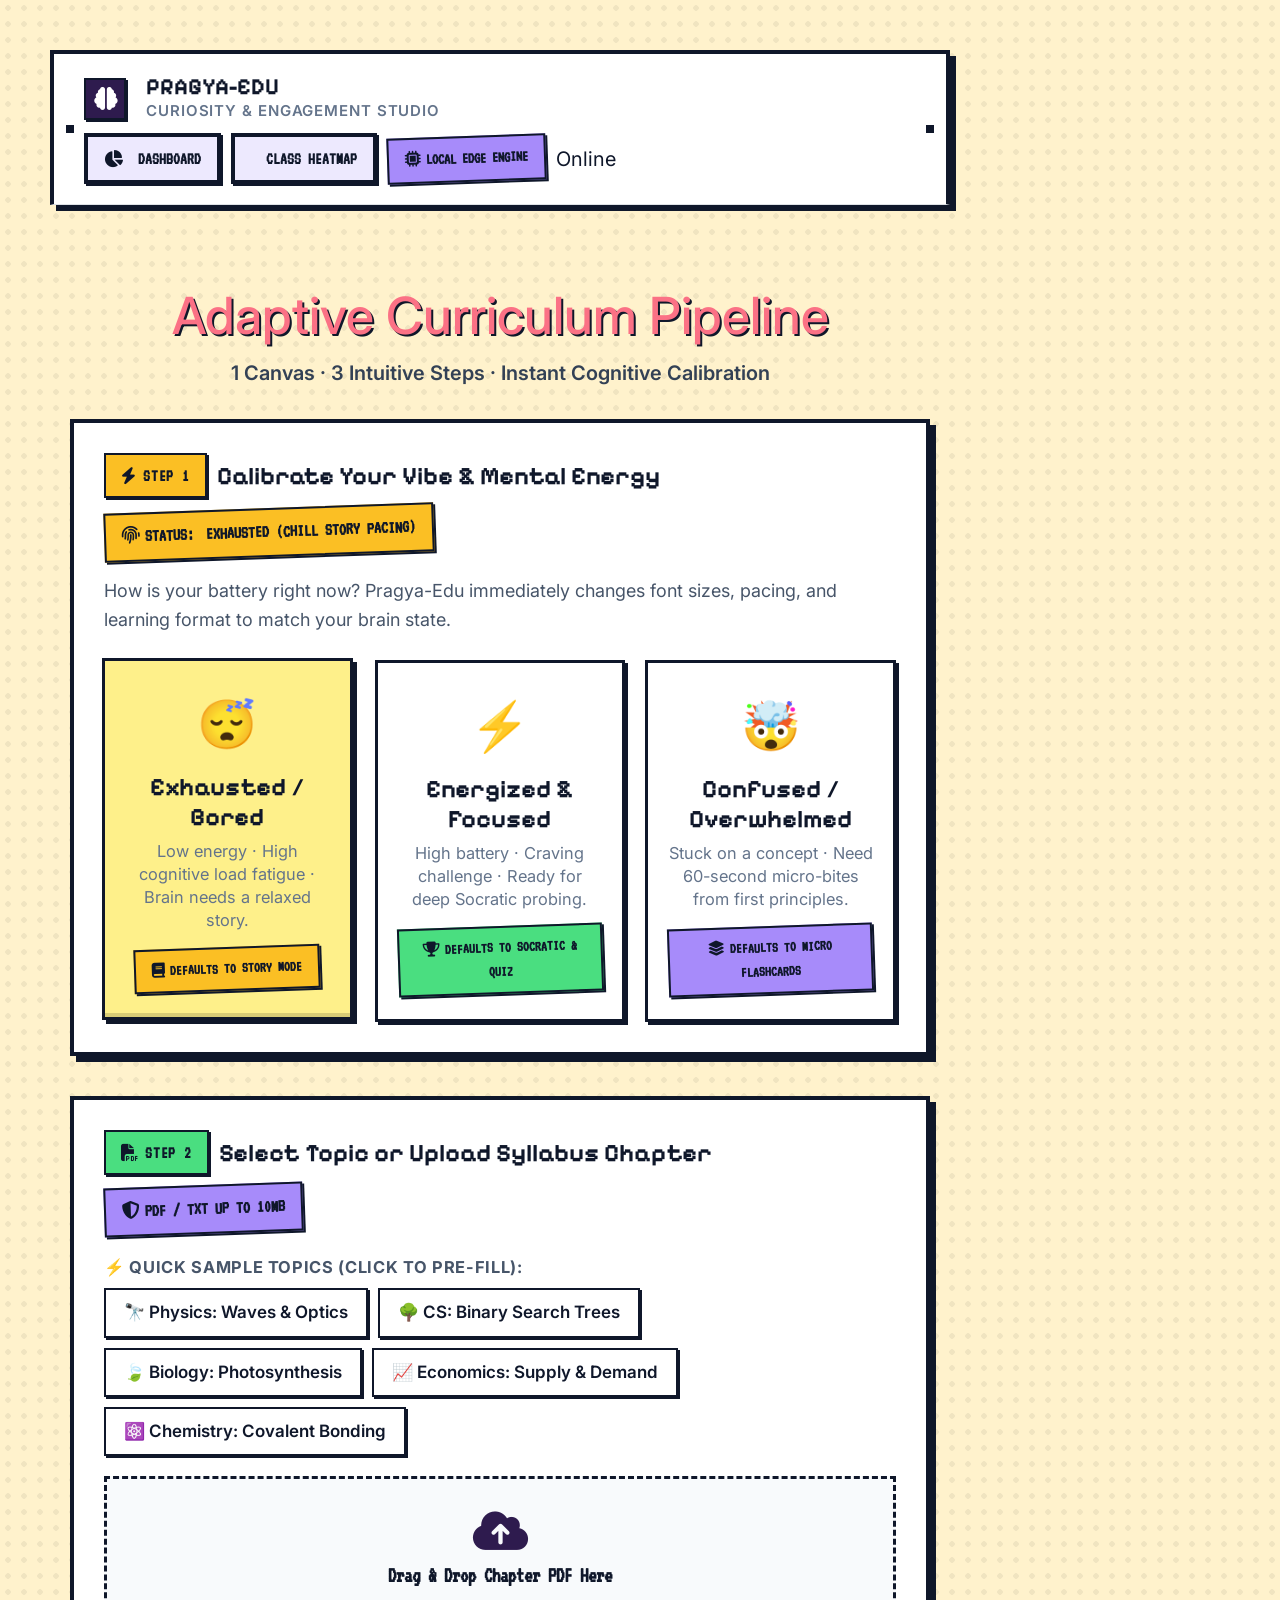
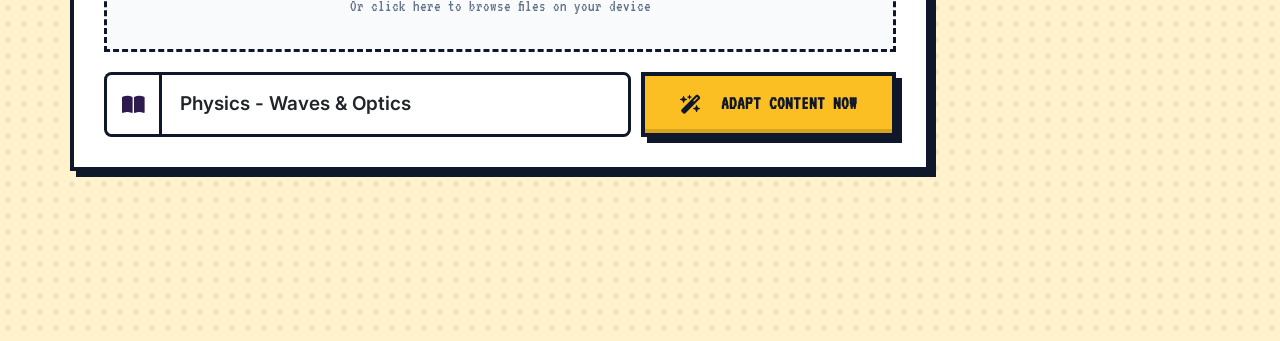
==== commit 38562ae0: "Fix UI bugs, enhance font scaling, and fix Socratic AI fallback routing" ====
--- a/frontend/curriculum-adapter.html
+++ b/frontend/curriculum-adapter.html
@@ -11,7 +11,7 @@
   <style>
     /* High-polish streamlined pipeline styles */
     .pipeline-wrapper {
-      max-width: 1040px;
+      max-width: 1280px;
       margin: 0 auto;
       padding: 1.5rem 1rem 4rem;
     }
--- a/frontend/css/style.css
+++ b/frontend/css/style.css
@@ -47,7 +47,7 @@
 
   /* Fonts */
   --font-main: "Inter", sans-serif;
-  --font-pixel: "Pixelify Sans", "VT323", monospace;
+  --font-pixel: "VT323", "Pixelify Sans", monospace;
   
   /* Comic Style Borders & Shadows */
   --border-thick: 4px solid var(--edu-ink); /* Thicker comic borders */
@@ -59,7 +59,7 @@
 }
 
 *, *::before, *::after { box-sizing: border-box; margin: 0; padding: 0; }
-html { scroll-behavior: smooth; }
+html { scroll-behavior: smooth; font-size: 125%; }
 
 /* Animated Background */
 @keyframes bgScroll {
